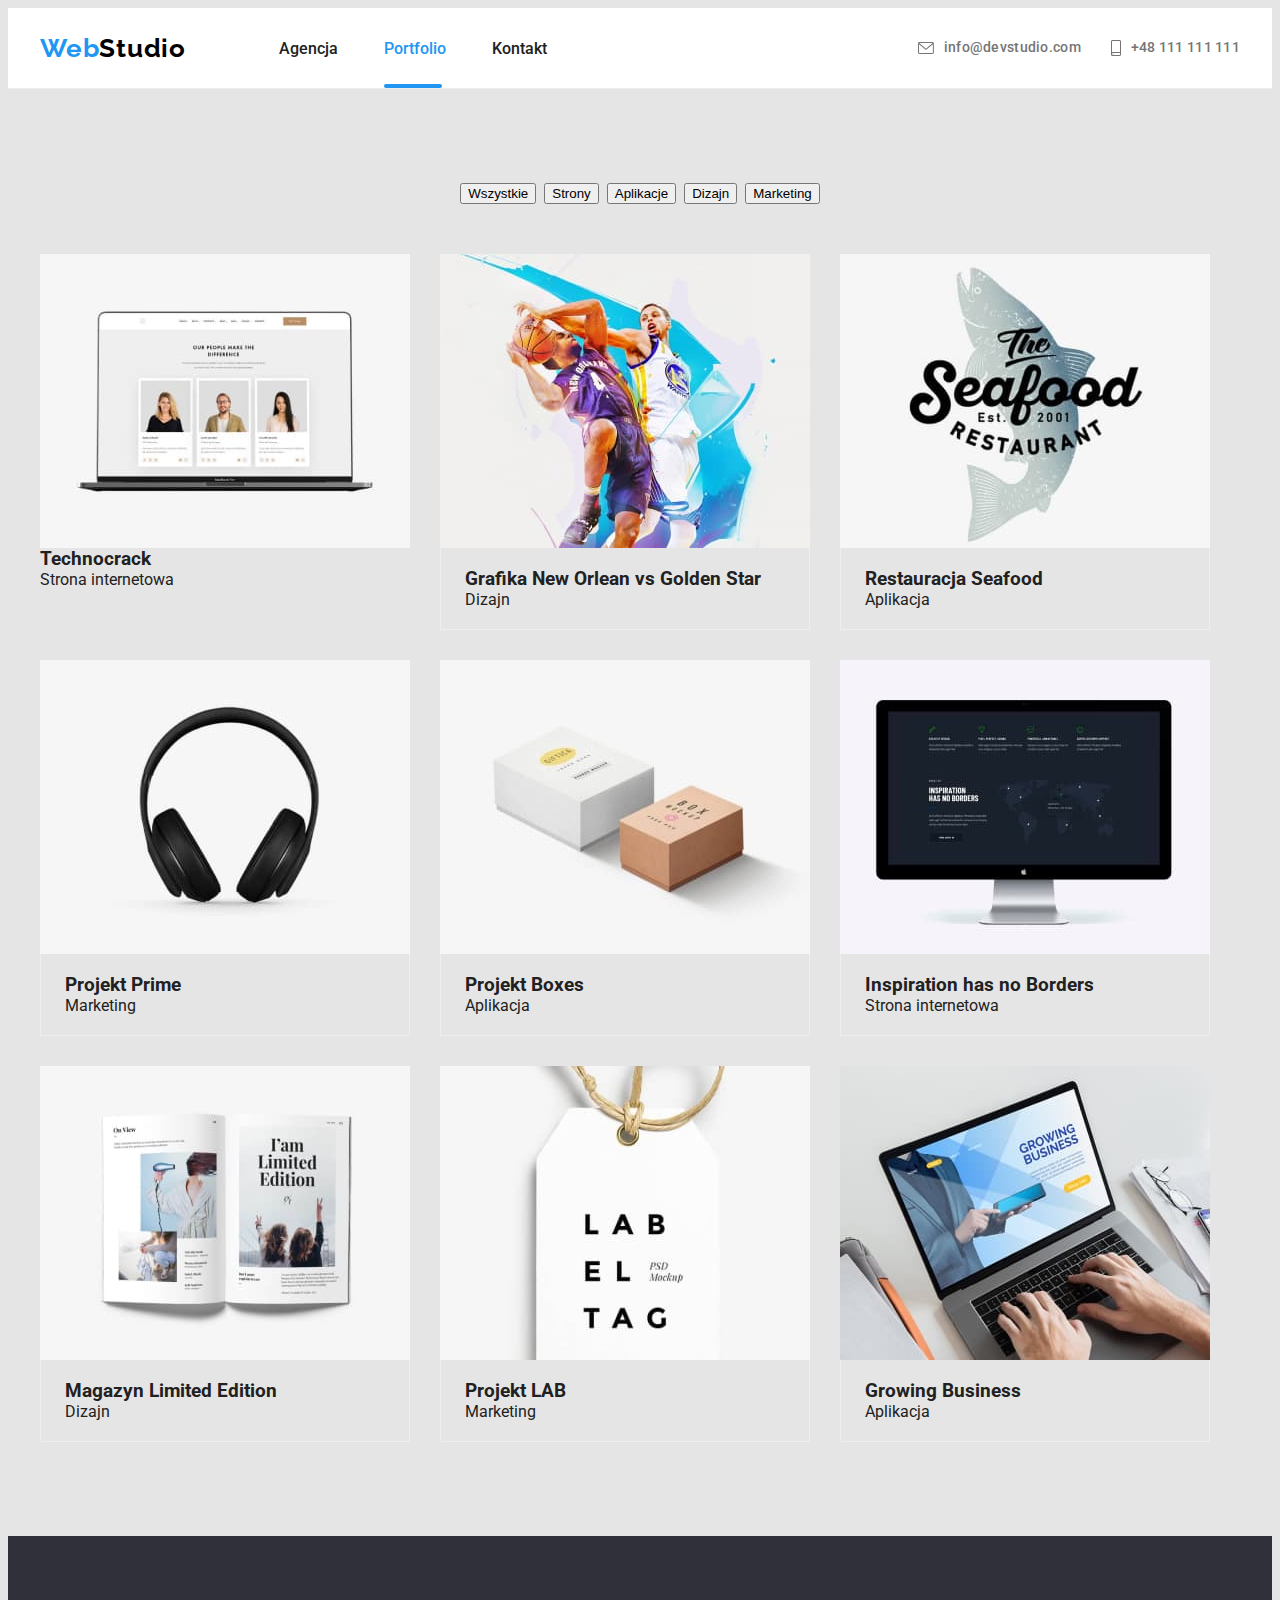
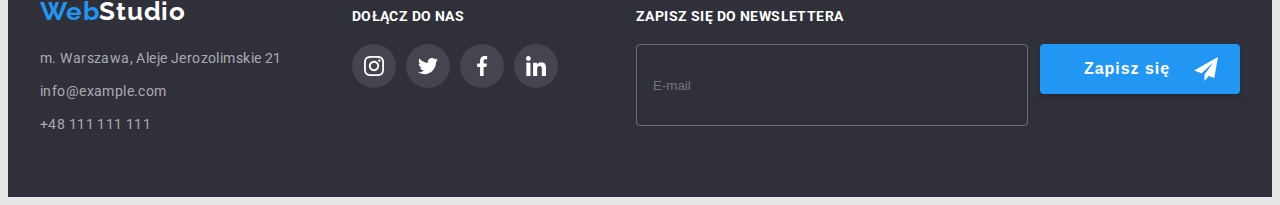
==== portfolio.html @ 0dc40475 "new" ====
<!DOCTYPE html>
<html lang="pl">
  <head>
    <meta charset="UTF-8" />
    <meta http-equiv="X-UA-Compatible" content="IE=edge" />
    <meta name="viewport" content="width=device-width, initial-scale=1.0" />
    <title>WebStudio</title>
    <link rel="preconnect" href="https://fonts.googleapis.com" />
    <link rel="preconnect" href="https://fonts.gstatic.com" crossorigin />
    <link
      href="https://fonts.googleapis.com/css2?family=Raleway:wght@700&family=Roboto:wght@400;500;700;900&display=swap"
      rel="stylesheet"
    />
    <link
      rel="stylesheet"
      href="https://cdnjs.cloudflare.com/ajax/libs/modern-normalize/1.1.0/modern-normalize.min.css"
      integrity="sha512-wpPYUAdjBVSE4KJnH1VR1HeZfpl1ub8YT/NKx4PuQ5NmX2tKuGu6U/JRp5y+Y8XG2tV+wKQpNHVUX03MfMFn9Q=="
      crossorigin="anonymous"
      referrerpolicy="no-referrer"
    />
    <link href="css/main.min.css" rel="stylesheet" />
    <link href="css/style.css" rel="stylesheet" />
  </head>
  <body>
    <!--HEADER-->
    <header class="header">
      <div class="container container--set">
        <a class="logo" href="./index.html">
          <span class="logo__color">Web</span
          ><span class="logo__color logo__color--black">Studio</span></a
        >

        <nav class="menu">
          <ul class="menu__list menu__list--start">
            <li>
              <a class="menu__link" href="./index.html">Agencja</a>
            </li>
            <li>
              <a class="menu__link menu__link--active" href="./portfolio.html"
                >Portfolio</a
              >
            </li>
            <li><a class="menu__link" href="#">Kontakt</a></li>
          </ul>
        </nav>

        <ul class="contact">
          <li class="contact__item">
            <a class="contact__link" href="mailto:info@devstudio.com">
              <svg class="contact__icon" width="16" height="12">
                <use href="./images/icons.svg#icon-envelope"></use>
              </svg>
              info@devstudio.com
            </a>
          </li>

          <li class="contact__item">
            <a class="contact__link" href="tel:+48 111 111 111">
              <svg class="contact__icon" width="10" height="16">
                <use href="./images/icons.svg#icon-smartphone"></use>
              </svg>
              +48 111 111 111</a
            >
          </li>
        </ul>
      </div>
    </header>

    <main>
      <section class="section">
        <div class="container">
          <ul class="submenu__buttons">
            <li>
              <button class="submenu__btn" type="button">Wszystkie</button>
            </li>
            <li>
              <button class="submenu__btn" type="button">Strony</button>
            </li>
            <li>
              <button class="submenu__btn" type="button">Aplikacje</button>
            </li>
            <li>
              <button class="submenu__btn" type="button">Dizajn</button>
            </li>
            <li>
              <button class="submenu__btn" type="button">Marketing</button>
            </li>
          </ul>
        </div>

        <!--OFFER-->

        <div class="container">
          <ul class="photo">
            <li class="photo__project">
              <div class="photo__section">
                <img
                  class="photo-img"
                  src="./images/img7.jpg"
                  width="370"
                  height="294"
                  alt="Technocrack - foto"
                />
                <div class="overlay">
                  <p>
                    Technocrack jest popularną platformą wykorzystywaną do
                    rozpowszechniania koronawirusa. Firmy wykorzystują tę
                    platformę do celów szpiegowskich i ataków na
                    niezabezpieczone serwery konkurencji
                  </p>
                </div>
              </div>
              <div class="photo-border">
                <h3 class="photo__header">Technocrack</h3>
                <p class="photo__text">Strona internetowa</p>
              </div>
            </li>
            <li class="photo__project">
              <div class="photo__section">
                <img
                  class="photo__img"
                  src="./images/img8.jpg"
                  width="370"
                  height="294"
                  alt="Grafika New Orlean vs Golden Star - foto"
                />
                <div class="overlay">
                  <p>
                    Technocrack jest popularną platformą wykorzystywaną do
                    rozpowszechniania koronawirusa. Firmy wykorzystują tę
                    platformę do celów szpiegowskich i ataków na
                    niezabezpieczone serwery konkurencji
                  </p>
                </div>
              </div>
              <div class="photo__border">
                <h3 class="photo__header">Grafika New Orlean vs Golden Star</h3>
                <p class="photo__text">Dizajn</p>
              </div>
            </li>
            <li class="photo__project">
              <div class="photo__section">
                <img
                  class="photo-img"
                  src="./images/img9.jpg"
                  width="370"
                  height="294"
                  alt="Restauracja Seafood - foto"
                />
                <div class="overlay">
                  <p>
                    Technocrack jest popularną platformą wykorzystywaną do
                    rozpowszechniania koronawirusa. Firmy wykorzystują tę
                    platformę do celów szpiegowskich i ataków na
                    niezabezpieczone serwery konkurencji
                  </p>
                </div>
              </div>
              <div class="photo__border">
                <h3 class="photo__header">Restauracja Seafood</h3>
                <p class="photo__text">Aplikacja</p>
              </div>
            </li>

            <li class="photo__project">
              <div class="photo__section">
                <img
                  class="photo__img"
                  src="./images/img10.jpg"
                  width="370"
                  height="294"
                  alt="Projekt Prime-foto"
                />
                <div class="overlay">
                  <p>
                    Technocrack jest popularną platformą wykorzystywaną do
                    rozpowszechniania koronawirusa. Firmy wykorzystują tę
                    platformę do celów szpiegowskich i ataków na
                    niezabezpieczone serwery konkurencji
                  </p>
                </div>
              </div>
              <div class="photo__border">
                <h3 class="photo__header">Projekt Prime</h3>
                <p class="photo__text">Marketing</p>
              </div>
            </li>

            <li class="photo__project">
              <div class="photo__section">
                <img
                  class="photo__img"
                  src="./images/img11.jpg"
                  width="370"
                  height="294"
                  alt="Projekt Boxes - foto"
                />
                <div class="overlay">
                  <p>
                    Technocrack jest popularną platformą wykorzystywaną do
                    rozpowszechniania koronawirusa. Firmy wykorzystują tę
                    platformę do celów szpiegowskich i ataków na
                    niezabezpieczone serwery konkurencji
                  </p>
                </div>
              </div>
              <div class="photo__border">
                <h3 class="photo__header">Projekt Boxes</h3>
                <p class="photo__text">Aplikacja</p>
              </div>
            </li>

            <li class="photo__project">
              <div class="photo__section">
                <img
                  class="photo___img"
                  src="./images/img12.jpg"
                  width="370"
                  height="294"
                  alt="Inspiration has no Borders - foto"
                />
                <div class="overlay">
                  <p>
                    Technocrack jest popularną platformą wykorzystywaną do
                    rozpowszechniania koronawirusa. Firmy wykorzystują tę
                    platformę do celów szpiegowskich i ataków na
                    niezabezpieczone serwery konkurencji
                  </p>
                </div>
              </div>
              <div class="photo__border">
                <h3 class="photo__header">Inspiration has no Borders</h3>
                <p class="photo__text">Strona internetowa</p>
              </div>
            </li>

            <li class="photo__project">
              <div class="photo__section">
                <img
                  class="photo__img"
                  src="./images/img13.jpg"
                  width="370"
                  height="294"
                  alt="Magazyn Limited Edition - foto"
                />
                <div class="overlay">
                  <p>
                    Technocrack jest popularną platformą wykorzystywaną do
                    rozpowszechniania koronawirusa. Firmy wykorzystują tę
                    platformę do celów szpiegowskich i ataków na
                    niezabezpieczone serwery konkurencji
                  </p>
                </div>
              </div>
              <div class="photo__border">
                <h3 class="photo__header">Magazyn Limited Edition</h3>
                <p class="photo__text">Dizajn</p>
              </div>
            </li>

            <li class="photo__project">
              <div class="photo__section">
                <img
                  class="photo__img"
                  src="./images/img14.jpg"
                  width="370"
                  height="294"
                  alt="Projekt LAB - foto"
                />
                <div class="overlay">
                  <p>
                    Technocrack jest popularną platformą wykorzystywaną do
                    rozpowszechniania koronawirusa. Firmy wykorzystują tę
                    platformę do celów szpiegowskich i ataków na
                    niezabezpieczone serwery konkurencji
                  </p>
                </div>
              </div>
              <div class="photo__border">
                <h3 class="photo__header">Projekt LAB</h3>
                <p class="photo__text">Marketing</p>
              </div>
            </li>

            <li class="photo__project">
              <div class="photo__section">
                <img
                  class="photo__img"
                  src="./images/img15.jpg"
                  width="370"
                  height="294"
                  alt="Growing Business-foto"
                />
                <div class="overlay">
                  <p>
                    Technocrack jest popularną platformą wykorzystywaną do
                    rozpowszechniania koronawirusa. Firmy wykorzystują tę
                    platformę do celów szpiegowskich i ataków na
                    niezabezpieczone serwery konkurencji
                  </p>
                </div>
              </div>
              <div class="photo__border">
                <h3 class="photo__header">Growing Business</h3>
                <p class="photo__text">Aplikacja</p>
              </div>
            </li>
          </ul>
        </div>
      </section>
    </main>
    <!--FOOTER-->
    <footer class="footer">
      <div class="container footer__container">
        <div class="footer__box">
          <p>
            <a class="logo" href="./index.html">
              <span class="logo__first">Web</span
              ><span class="logo__second logo__second--white">Studio</span></a
            >
          </p>
          <!--ADDRESS-->
          <address class="address__item">
            <ul class="address__list">
              <li>
                <a
                  class="address__link"
                  href="https://goo.gl/maps/rMT2Ymf6yajYnDqk7"
                  rel="noopener noreferrer nofollow"
                >
                  m. Warszawa, Aleje Jerozolimskie 21</a
                >
              </li>
              <li>
                <a class="address__link" href="mailto:info@example.com"
                  >info@example.com</a
                >
              </li>
              <li>
                <a class="address__link" href="tel:+48111111111"
                  >+48 111 111 111</a
                >
              </li>
            </ul>
          </address>
        </div>

        <div class="join">
          <h3 class="join__title">dołącz do nas</h3>
          <ul class="join__list">
            <li class="join__item">
              <a href="#">
                <svg width="20" height="20" class="join__icon">
                  <use href="./images/icons.svg#icon-instagram"></use>
                </svg>
              </a>
            </li>
            <li class="join__item">
              <a href="#">
                <svg width="20" height="20" class="join__icon">
                  <use href="./images/icons.svg#icon-twitter"></use>
                </svg>
              </a>
            </li>
            <li class="join__item">
              <a href="#">
                <svg width="20" height="20" class="join__icon">
                  <use href="./images/icons.svg#icon-facebook"></use>
                </svg>
              </a>
            </li>
            <li class="join__item">
              <a href="#">
                <svg width="20" height="20" class="join__icon">
                  <use href="./images/icons.svg#icon-linkedin"></use>
                </svg>
              </a>
            </li>
          </ul>
        </div>

        <!--newsletter-->

        <div class="newsletter">
          <h3 class="newsletter__text">Zapisz się do newslettera</h3>
          <div class="newsletter__top">
            <form>
              <label>
                <input
                  class="newsletter__click"
                  type="email"
                  name="E-mail"
                  placeholder="E-mail "
                />
              </label>

              <button class="newsletter__btn" type="submit">
                Zapisz się
                <svg
                  class="newsletter__icon newsletter__icon--end"
                  width="24"
                  height="24"
                >
                  <use href="./images/icon.svg#icon-send"></use>
                </svg>
              </button>
            </form>
          </div>
        </div>
      </div>
    </footer>

    <div class="backdrop is-hidden" data-modal>
      <div class="modal">
        <button type="button" class="close-btn" data-modal-close>X</button>
      </div>
    </div>

    <script src="./js/modal.js"></script>
  </body>
</html>
---- css/main.min.css ----
.advantage {
  letter-spacing: 0.03em;
  font-size: 14px;
  width: 100%;
  background-color: #fff;
  padding-bottom: 0;
}
.advantage__list {
  display: -webkit-box;
  display: -ms-flexbox;
  display: flex;
  -webkit-box-pack: justify;
  -ms-flex-pack: justify;
  justify-content: space-between;
  gap: 30px;
}
.advantage__item {
  display: -webkit-box;
  display: -ms-flexbox;
  display: flex;
  padding-left: 15px;
  padding-right: 15px;
  -webkit-column-gap: 30px;
  -moz-column-gap: 30px;
  column-gap: 30px;
  margin-top: 30px;
  -webkit-box-pack: justify;
  -ms-flex-pack: justify;
  justify-content: space-between;
}
.advantage__icons {
  background-color: #f5f4fa;
  padding: 25px 100px;
  border-radius: 4px;
}
.advantage__title {
  text-transform: uppercase;
  margin-bottom: 10px;
  line-height: 1;
  letter-spacing: 0.03em;
  margin-top: 30px;
  color: #212121;
}
.advantage__text {
  color: #757575;
  font-size: 14px;
  letter-spacing: 0.03em;
  text-align: left;
  line-height: 1.71;
  margin-top: 10px;
}
.customers {
  background-color: #fff;
}
.customers__top {
  color: #212121;
  background-color: #fff;
  font-size: 36px;
  line-height: 1.16;
  letter-spacing: 0.03em;
  text-align: center;
  margin-bottom: 50px;
}
.customers__list {
  display: -webkit-box;
  display: -ms-flexbox;
  display: flex;
  -webkit-box-pack: center;
  -ms-flex-pack: center;
  justify-content: center;
  -webkit-box-align: center;
  -ms-flex-align: center;
  align-items: center;
  -webkit-column-gap: 30px;
  -moz-column-gap: 30px;
  column-gap: 30px;
}
.customers__item {
  fill: #afb1b8;
  background-color: #fff;
  border: 1px solid #afb1b8;
  border-radius: 4px;
  padding: 17.71px 32px 14.25px 32px;
  -webkit-transition-property: fill;
  transition-property: fill;
  -webkit-transition-duration: 250ms;
  transition-duration: 250ms;
  -webkit-transition-timing-function: cubic-bezier(0.4, 0, 0.2, 1);
  transition-timing-function: cubic-bezier(0.4, 0, 0.2, 1);
}
.customers__item:hover,
.customers__item:focus {
  fill: #2196f3;
  border: 1px solid #2196f3;
  cursor: pointer;
}
.footer {
  background-color: #2f303a;
  text-decoration: none;
  padding-top: 60px;
  padding-bottom: 60px;
}
.footer__container {
  display: -webkit-box;
  display: -ms-flexbox;
  display: flex;
}
.footer__box {
  -webkit-box-orient: vertical;
  -webkit-box-direction: normal;
  -ms-flex-direction: column;
  flex-direction: column;
  display: -webkit-box;
  display: -ms-flexbox;
  display: flex;
  margin-right: 70px;
}
.logo {
  font-family: "Raleway";
  font-weight: 700;
  font-size: 26px;
  text-decoration: none;
  line-height: 1.19;
  letter-spacing: 0.03em;
}
.logo__first {
  color: #2196f3;
}
.logo__second {
  color: #fff;
}
.logo__second--white {
  color: #fff;
}
.address__item .address__link {
  color: rgba(255, 255, 255, 0.6);
  font-size: 14px;
  line-height: 1.71;
  letter-spacing: 0.03em;
  text-decoration: none;
  font-style: normal;
  gap: 9px;
  -webkit-transition-property: color;
  transition-property: color;
  -webkit-transition-duration: 250ms;
  transition-duration: 250ms;
  -webkit-transition-timing-function: cubic-bezier(0.4, 0, 0.2, 1);
  transition-timing-function: cubic-bezier(0.4, 0, 0.2, 1);
}
.address__item .address__link__item .address__item .address__link__link:hover,
.address__item .address__link__item .address__item .address__link__link:focus {
  color: #fff;
}
.address__list {
  margin-top: 20px;
  display: -webkit-box;
  display: -ms-flexbox;
  display: flex;
  -webkit-box-orient: vertical;
  -webkit-box-direction: normal;
  -ms-flex-direction: column;
  flex-direction: column;
  row-gap: 9px;
}
.join {
  display: -webkit-box;
  display: -ms-flexbox;
  display: flex;
  -webkit-box-orient: vertical;
  -webkit-box-direction: normal;
  -ms-flex-direction: column;
  flex-direction: column;
}
.join__title {
  color: #fff;
  font-size: 14px;
  line-height: 16px;
  letter-spacing: 0.03em;
  text-transform: uppercase;
  padding-bottom: 20px;
  padding-top: 12px;
}
.join__list {
  display: -webkit-box;
  display: -ms-flexbox;
  display: flex;
  -webkit-box-pack: center;
  -ms-flex-pack: center;
  justify-content: center;
  gap: 10px;
}
.join__icon {
  display: block;
  color: #fff;
}
.join__item {
  fill: #fff;
  background-color: rgba(255, 255, 255, 0.1);
  border-radius: 50%;
  padding: 12px;
  -webkit-transition-property: fill, background-color;
  transition-property: fill, background-color;
  -webkit-transition-duration: 250ms;
  transition-duration: 250ms;
  -webkit-transition-timing-function: cubic-bezier(0.4, 0, 0.2, 1);
  transition-timing-function: cubic-bezier(0.4, 0, 0.2, 1);
}
.join__item:hover,
.join__item:focus {
  cursor: pointer;
  fill: #fff;
  background-color: #2196f3;
  border-radius: 50%;
}
.newsletter {
  margin-left: auto;
}
.newsletter__text {
  display: -webkit-box;
  display: -ms-flexbox;
  display: flex;
  text-transform: uppercase;
  font-size: 14px;
  line-height: 16px;
  letter-spacing: 0.03em;
  color: #fff;
  padding-bottom: 20px;
  padding-top: 12px;
}
.newsletter__top {
  display: -webkit-box;
  display: -ms-flexbox;
  display: flex;
}
.newsletter__click {
  background-color: inherit;
  color: rgba(255, 255, 255, 0.6);
  border: 1px solid rgba(255, 255, 255, 0.3);
  border-radius: 4px;
  height: 50px;
  width: 358px;
  padding: 15px 16px;
}
.newsletter__btn {
  display: -webkit-box;
  display: -ms-flexbox;
  display: flex;
  -webkit-box-align: center;
  -ms-flex-align: center;
  align-items: center;
  -webkit-box-pack: center;
  -ms-flex-pack: center;
  justify-content: center;
  text-align: center;
  width: 200px;
  height: 50px;
  color: #fff;
  background: #2196f3;
  -webkit-box-shadow: 0px 4px 4px rgba(0, 0, 0, 0.15);
  box-shadow: 0px 4px 4px rgba(0, 0, 0, 0.15);
  border-radius: 4px;
  font-style: normal;
  font-weight: 700;
  font-size: 16px;
  line-height: 1.6;
  letter-spacing: 0.06em;
  border: none;
  cursor: pointer;
  margin-left: 12px;
  padding-left: 28px;
  -webkit-transition-property: -webkit-transform;
  transition-property: -webkit-transform;
  transition-property: transform;
  transition-property: transform, -webkit-transform;
  -webkit-transition-duration: 250ms;
  transition-duration: 250ms;
  -webkit-transition-timing-function: cubic-bezier(0.4, 0, 0.2, 1);
  transition-timing-function: cubic-bezier(0.4, 0, 0.2, 1);
}
.newsletter__btn svg {
  fill: currentColor;
  margin-left: 24px;
}
.newsletter__icon {
  fill: currentColor;
}
.newsletter__icon--end {
  margin-left: 24px;
}
.newsletter form {
  display: -webkit-box;
  display: -ms-flexbox;
  display: flex;
}
.header {
  background-color: #fff;
  border-bottom: 1px solid #ececec;
  width: 100%;
}
.header__border {
  border-bottom: 1px solid #ececec;
}
.logo {
  color: #000;
  font-family: "Raleway", sans-serif;
  font-weight: 700;
  font-size: 26px;
  line-height: 1.19;
  letter-spacing: 0.03em;
  text-decoration: none;
}
.logo__color {
  color: #2196f3;
}
.logo__color--black {
  color: #000;
}
.menu {
  display: -webkit-box;
  display: -ms-flexbox;
  display: flex;
  -webkit-box-align: center;
  -ms-flex-align: center;
  align-items: center;
  gap: 50px;
  -webkit-box-pack: justify;
  -ms-flex-pack: justify;
  justify-content: space-between;
}
.menu__list {
  list-style-type: none;
  display: -webkit-box;
  display: -ms-flexbox;
  display: flex;
  -webkit-column-gap: 46px;
  -moz-column-gap: 46px;
  column-gap: 46px;
  font-weight: 500;
  padding-left: 0;
  color: #212121;
  margin-left: 93px;
}
.menu__list--start {
  text-decoration: none;
  color: #212121;
}
.menu__link {
  text-decoration: none;
  color: #212121;
  -webkit-transition-property: color;
  transition-property: color;
  -webkit-transition-duration: 250ms;
  transition-duration: 250ms;
  -webkit-transition-timing-function: cubic-bezier(0.4, 0, 0.2, 1);
  transition-timing-function: cubic-bezier(0.4, 0, 0.2, 1);
}
.menu__link:hover,
.menu__link:focus {
  color: #2196f3;
}
.menu__link--active::after {
  background-color: #2196f3;
  content: "";
  display: block;
  position: absolute;
  bottom: 0;
  height: 4px;
  width: 58px;
  border-radius: 2px;
}
.menu__link--active {
  color: #2196f3;
}
.contact {
  color: #757575;
  display: -webkit-box;
  display: -ms-flexbox;
  display: flex;
  font-size: 14px;
  line-height: 1.14;
  font-weight: 500;
  letter-spacing: 0.02em;
  text-decoration: none;
  gap: 30px;
  margin-left: auto;
}
.contact__item {
  color: #757575;
  text-decoration: none;
}
.contact__item .contact__item:hover,
.contact__item .contact__item:focus {
  color: #2196f3;
}
.contact__link {
  color: #757575;
  font-size: 14px;
  line-height: 1.14;
  font-weight: 500;
  letter-spacing: 0.02em;
  text-decoration: none;
  display: -webkit-box;
  display: -ms-flexbox;
  display: flex;
  -webkit-column-gap: 10px;
  -moz-column-gap: 10px;
  column-gap: 10px;
  -webkit-box-align: center;
  -ms-flex-align: center;
  align-items: center;
  -webkit-transition-property: color;
  transition-property: color;
  -webkit-transition-duration: 250ms;
  transition-duration: 250ms;
  -webkit-transition-timing-function: cubic-bezier(0.4, 0, 0.2, 1);
  transition-timing-function: cubic-bezier(0.4, 0, 0.2, 1);
}
.contact__link:hover,
.contact__link:focus {
  color: #2196f3;
}
.contact__icon {
  fill: currentColor;
}
.slogan {
  background-color: #2f303a;
  background-image: url("../images/sloganimg.jpg"),
    -webkit-gradient(linear, left top, left bottom, from(rgba(47, 48, 58, 0.4)), to(rgba(47, 48, 58, 0.4)));
  background-image: url("../images/sloganimg.jpg"),
    linear-gradient(rgba(47, 48, 58, 0.4), rgba(47, 48, 58, 0.4));
  display: -webkit-box;
  display: -ms-flexbox;
  display: flex;
  background-size: 1600px auto;
  background-repeat: no-repeat;
  background-position: center;
  padding-top: 200px;
  padding-bottom: 200px;
}
.slogan__title {
  color: #fff;
  font-weight: 900;
  text-transform: uppercase;
  font-size: 44px;
  font-weight: 900;
  line-height: 1.4;
  letter-spacing: 0.06em;
  text-align: center;
  margin: 0 auto;
  width: 696px;
}
.slogan__btn {
  display: block;
  font-family: "Roboto";
  font-weight: 700;
  font-size: 16px;
  line-height: 1.9;
  -webkit-box-align: center;
  -ms-flex-align: center;
  align-items: center;
  text-align: center;
  letter-spacing: 0.06em;
  color: #fff;
  background-color: #2196f3;
  -webkit-box-shadow: 0px 4px 4px rgba(0, 0, 0, 0.1490196078);
  box-shadow: 0px 4px 4px rgba(0, 0, 0, 0.1490196078);
  border-radius: 4px;
  border: none;
  padding: 10px 40px;
  cursor: pointer;
  margin-left: auto;
  margin-right: auto;
  margin-top: 30px;
}
.backdrop {
  position: fixed;
  left: 0;
  top: 0;
  width: 100%;
  height: 100%;
  background-color: rgba(0, 0, 0, 0.2);
  -webkit-transition-property: opacity, visibility, -webkit-transform;
  transition-property: opacity, visibility, -webkit-transform;
  transition-property: opacity, transform, visibility;
  transition-property: opacity, transform, visibility, -webkit-transform;
  -webkit-transition-duration: 250ms;
  transition-duration: 250ms;
}
.is-hidden {
  -webkit-transform: rotate(100deg);
  transform: rotate(100deg);
  visibility: hidden;
  pointer-events: none;
  opacity: 0;
}
.modal {
  position: absolute;
  top: 50%;
  left: 50%;
  -webkit-transform: translate(-50%, -50%);
  transform: translate(-50%, -50%);
  width: 528px;
  height: 581px;
  background-color: #fff;
  border-radius: 4px;
  -webkit-box-shadow: 0px 1px 3px rgba(0, 0, 0, 0.12),
    0px 1px 1px rgba(0, 0, 0, 0.14), 0px 2px 1px rgba(0, 0, 0, 0.2);
  box-shadow: 0px 1px 3px rgba(0, 0, 0, 0.12), 0px 1px 1px rgba(0, 0, 0, 0.14),
    0px 2px 1px rgba(0, 0, 0, 0.2);
}
.modal .close__btn {
  position: absolute;
  top: 8px;
  right: 8px;
  width: 30px;
  height: 30px;
  border-radius: 50%;
  background-color: #fff;
  border: 1px solid rgba(0, 0, 0, 0.1);
  cursor: pointer;
  -webkit-transition-property: -webkit-transform;
  transition-property: -webkit-transform;
  transition-property: transform;
  transition-property: transform, -webkit-transform;
  -webkit-transition-duration: 250ms;
  transition-duration: 250ms;
  -webkit-transition-timing-function: cubic-bezier(0.4, 0, 0.2, 1);
  transition-timing-function: cubic-bezier(0.4, 0, 0.2, 1);
}
.modal .close__btn:hover {
  -webkit-transform: scale(1.1);
  transform: scale(1.1);
}
.modal .close__btn .close__btn:active {
  -webkit-transform: rotate(100deg);
  transform: rotate(100deg);
}
.modal .modal__form {
  display: block;
  padding: 40px;
}
.modal__header {
  font-size: 20px;
  line-height: 23px;
  text-align: center;
  letter-spacing: 0.03em;
  padding-top: 40px;
  margin-bottom: 12px;
  color: #212121;
}
.modal .form__label {
  display: block;
  position: relative;
  margin-bottom: 10px;
}
.modal__label input {
  width: 448px;
  height: 40px;
  border: 1px solid rgba(33, 33, 33, 0.2);
  border-radius: 4px;
  margin-top: 4px;
  padding-left: 42px;
  outline: none;
  -webkit-transition-property: border-color;
  transition-property: border-color;
  -webkit-transition-duration: 250ms;
  transition-duration: 250ms;
  -webkit-transition-timing-function: cubic-bezier(0.4, 0, 0.2, 1);
  transition-timing-function: cubic-bezier(0.4, 0, 0.2, 1);
}
.modal input:focus {
  border-color: #2196f3;
}
.modal input:focus svg {
  fill: #2196f3;
}
.modal svg {
  position: absolute;
  left: 15px;
  fill: #212121;
  -webkit-transition-property: fill;
  transition-property: fill;
  -webkit-transition-duration: 250ms;
  transition-duration: 250ms;
  -webkit-transition-timing-function: cubic-bezier(0.4, 0, 0.2, 1);
  transition-timing-function: cubic-bezier(0.4, 0, 0.2, 1);
}
.modal input:focus + .modal__text {
  fill: #2196f3;
}
.modal .modal__label {
  color: #757575;
  font-size: 12px;
  line-height: 1.17;
  letter-spacing: 0.01em;
  display: -webkit-box;
  display: -ms-flexbox;
  display: flex;
  -webkit-box-orient: vertical;
  -webkit-box-direction: normal;
  -ms-flex-direction: column;
  flex-direction: column;
  margin-bottom: 10px;
  font-weight: 400;
  font-size: 12px;
  line-height: 14px;
  letter-spacing: 0.01em;
  color: #757575;
}
.modal__text {
  fill: #212121;
  position: absolute;
  display: block;
  left: 15px;
  top: 55%;
}
.modal__icon input {
  border: 1px solid rgba(33, 33, 33, 0.2);
  border-radius: 4px;
  width: 448px;
  height: 40px;
  margin-top: 4px;
  padding-left: 42px;
  outline: none;
  -webkit-transition-property: border-color;
  transition-property: border-color;
  -webkit-transition-duration: 250ms;
  transition-duration: 250ms;
  -webkit-transition-timing-function: cubic-bezier(0.4, 0, 0.2, 1);
  transition-timing-function: cubic-bezier(0.4, 0, 0.2, 1);
}
.modal__text {
  resize: none;
  width: 448px;
  border: 1px solid rgba(33, 33, 33, 0.2);
  border-radius: 4px;
  font-size: 12px;
  line-height: 14px;
  letter-spacing: 0.01em;
  outline: none;
  -webkit-transition-property: border-color;
  transition-property: border-color;
  -webkit-transition-duration: 250ms;
  transition-duration: 250ms;
  -webkit-transition-timing-function: cubic-bezier(0.4, 0, 0.2, 1);
  transition-timing-function: cubic-bezier(0.4, 0, 0.2, 1);
  margin-top: 4px;
  padding: 12px 16px;
}
.modal__text:focus {
  border-color: #2196f3;
}
.modal::-webkit-input-placeholder {
  color: rgba(117, 117, 117, 0.5);
}
.modal::-moz-placeholder {
  color: rgba(117, 117, 117, 0.5);
}
.modal:-ms-input-placeholder {
  color: rgba(117, 117, 117, 0.5);
}
.modal::-ms-input-placeholder {
  color: rgba(117, 117, 117, 0.5);
}
.modal::placeholder {
  color: rgba(117, 117, 117, 0.5);
}
.modal textarea:focus {
  border-color: #2196f3;
}
.modal .modal__links {
  text-decoration: underline;
  color: #2196f3;
  -webkit-transition-property: font-weight, -webkit-transform;
  transition-property: font-weight, -webkit-transform;
  transition-property: transform, font-weight;
  transition-property: transform, font-weight, -webkit-transform;
  -webkit-transition-duration: 250ms;
  transition-duration: 250ms;
  -webkit-transition-timing-function: cubic-bezier(0.4, 0, 0.2, 1);
  transition-timing-function: cubic-bezier(0.4, 0, 0.2, 1);
}
.modal .modal__links:hover,
.modal .modal__links:focus {
  -webkit-transform: scale(1.03);
  transform: scale(1.03);
  font-weight: 400;
}
.modal .modal__checkbox {
  font-size: 14px;
  line-height: 24px;
  letter-spacing: 0.03em;
  color: #757575;
  margin-left: 7px;
  position: relative;
  display: inline-block;
  cursor: pointer;
}
.modal .checkbox__text {
  font-size: 14px;
  line-height: 1.46;
  letter-spacing: 0.03em;
  color: #757575;
  margin-bottom: 28px;
}
.modal .modal__check {
  position: absolute;
  top: 0;
  left: 0;
  width: 16px;
  height: 15px;
  visibility: hidden;
  border-radius: 2px;
  top: 0;
  margin-left: 15px;
}
.modal__box {
  position: absolute;
  border-radius: 2px;
  margin-left: 15px;
}
.modal__btn {
  color: #fff;
  background: #2196f3;
  -webkit-box-shadow: 0px 4px 4px rgba(0, 0, 0, 0.15);
  box-shadow: 0px 4px 4px rgba(0, 0, 0, 0.15);
  width: 200px;
  height: 50px;
  border-radius: 4px;
  border: none;
  cursor: pointer;
  display: block;
  margin-left: auto;
  margin-right: auto;
  margin-top: 30px;
  letter-spacing: 0.06em;
  -webkit-transition-property: -webkit-transform;
  transition-property: -webkit-transform;
  transition-property: transform;
  transition-property: transform, -webkit-transform;
  -webkit-transition-duration: 250ms;
  transition-duration: 250ms;
  -webkit-transition-timing-function: cubic-bezier(0.4, 0, 0.2, 1);
  transition-timing-function: cubic-bezier(0.4, 0, 0.2, 1);
}
.offer {
  background-color: #fff;
}
.offer__header {
  color: #212121;
  font-size: 36px;
  line-height: 1.16;
  text-align: center;
  letter-spacing: 0.03em;
  margin-bottom: 50px;
  background-color: #fff;
}
.offer__list {
  display: -webkit-box;
  display: -ms-flexbox;
  display: flex;
  -webkit-box-pack: justify;
  -ms-flex-pack: justify;
  justify-content: space-between;
  padding: 0 15px;
  margin-top: 50px;
}
.offer__item {
  display: block;
}
.offer__title {
  position: relative;
}
.offer__image {
  position: relative;
}
.offer__text {
  background-color: rgba(47, 48, 58, 0.8);
  color: #fff;
  position: absolute;
  text-align: center;
  left: 0;
  right: 0;
  bottom: 0;
  font-weight: 700;
  font-size: 14px;
  line-height: 16px;
  text-align: center;
  letter-spacing: 0.03em;
  text-transform: uppercase;
  padding: 27px 0;
}
.team {
  background-color: #f5f4fa;
  width: 100%;
}
.team__header {
  color: #212121;
  text-align: center;
  font-size: 36px;
  line-height: 1.16;
  letter-spacing: 0.03em;
  margin-bottom: 50px;
}
.team__list {
  display: -webkit-box;
  display: -ms-flexbox;
  display: flex;
  -webkit-box-pack: justify;
  -ms-flex-pack: justify;
  justify-content: space-between;
  width: 100%;
  margin-top: 50px;
}
.team__item {
  background-color: #fff;
  -webkit-box-shadow: 0px 2px 1px rgba(0, 0, 0, 0.2),
    0px 1px 1px rgba(0, 0, 0, 0.1411764706),
    0px 1px 3px rgba(0, 0, 0, 0.1215686275);
  box-shadow: 0px 2px 1px rgba(0, 0, 0, 0.2),
    0px 1px 1px rgba(0, 0, 0, 0.1411764706),
    0px 1px 3px rgba(0, 0, 0, 0.1215686275);
  border-radius: 0px 0px 4px 4px;
}
.team__img {
  display: block;
}
.team__top {
  color: #212121;
  font-size: 16px;
  font-weight: 500;
  line-height: 1.2;
  text-align: center;
  letter-spacing: 0.03em;
  margin: 30px auto 10px;
}
.team__text {
  color: #757575;
  font-size: 16px;
  line-height: 1.2;
  text-align: center;
  letter-spacing: 0.03em;
  margin: 10px auto 16px;
}
.team__social {
  display: -webkit-box;
  display: -ms-flexbox;
  display: flex;
  -webkit-box-pack: center;
  -ms-flex-pack: center;
  justify-content: center;
  -webkit-box-align: center;
  -ms-flex-align: center;
  align-items: center;
  -webkit-column-gap: 10px;
  -moz-column-gap: 10px;
  column-gap: 10px;
  padding-bottom: 30px;
}
.team__link {
  display: block;
  fill: #afb1b8;
  background-color: #fff;
  -webkit-transition-property: fill, background-color, border-radius;
  transition-property: fill, background-color, border-radius;
  -webkit-transition-duration: 250ms;
  transition-duration: 250ms;
  -webkit-transition-timing-function: cubic-bezier(0.4, 0, 0.2, 1);
  transition-timing-function: cubic-bezier(0.4, 0, 0.2, 1);
  padding: 12px;
  border-radius: 50%;
}
.team__link:hover,
.team__link:focus {
  fill: #fff;
  background-color: #2196f3;
}
.team__icon {
  display: block;
}
.container {
  max-width: 1200px;
  padding: 0 15px;
  margin: 0 auto;
}
.container--set {
  display: -webkit-box;
  display: -ms-flexbox;
  display: flex;
  -webkit-box-align: center;
  -ms-flex-align: center;
  align-items: center;
  height: 80px;
  position: relative;
}
h1,
h2,
h3,
h4,
h5,
h6,
p,
a {
  margin: 0;
}
body {
  font-family: "Roboto", sans-serif;
  color: #212121;
  background-color: #e5e5e5;
}
a {
  text-decoration: none;
}
ul {
  list-style: none;
  margin: 0;
  padding: 0;
}
.section {
  padding-top: 94px;
  padding-bottom: 94px;
}
.submenu__buttons {
  display: -webkit-box;
  display: -ms-flexbox;
  display: flex;
  -webkit-box-pack: center;
  -ms-flex-pack: center;
  justify-content: center;
  -webkit-column-gap: 8px;
  -moz-column-gap: 8px;
  column-gap: 8px;
  padding-left: 0;
  margin-bottom: 50px;
  -webkit-transition-property: fill;
  transition-property: fill;
  -webkit-transition-duration: 250ms;
  transition-duration: 250ms;
  -webkit-transition-timing-function: cubic-bezier(0.4, 0, 0.2, 1);
  transition-timing-function: cubic-bezier(0.4, 0, 0.2, 1);
}
.submenu__buttons__btn {
  background-color: #f5f4fa;
  color: var(--text-primary-color);
  border: 0;
  border-radius: 4px;
  font-weight: 500;
  font-size: 16px;
  line-height: 1.62;
  text-align: center;
  cursor: pointer;
  letter-spacing: 0.06em;
  padding: 6px 22px;
  -webkit-transition-property: color, background-color, -webkit-box-shadow;
  transition-property: color, background-color, -webkit-box-shadow;
  transition-property: color, background-color, box-shadow;
  transition-property: color, background-color, box-shadow, -webkit-box-shadow;
  -webkit-transition-duration: 250ms;
  transition-duration: 250ms;
  -webkit-transition-timing-function: cubic-bezier(0.4, 0, 0.2, 1);
  transition-timing-function: cubic-bezier(0.4, 0, 0.2, 1);
}
.submenu__buttons__btn:hover,
.submenu__buttons__btn:focus {
  background-color: #2196f3;
  color: #fff;
  -webkit-box-shadow: 0px 4px 4px rgba(0, 0, 0, 0.1490196078);
  box-shadow: 0px 4px 4px rgba(0, 0, 0, 0.1490196078);
}
.photo {
  display: -webkit-box;
  display: -ms-flexbox;
  display: flex;
  -ms-flex-wrap: wrap;
  flex-wrap: wrap;
  padding-left: 0;
  gap: 30px;
}
.photo:hover,
.photo:focus {
  -webkit-box-shadow: 0px 1px 1px rgba(0, 0, 0, 0.12),
    0px 4px 4px rgba(0, 0, 0, 0.06), 1px 4px 6px rgba(0, 0, 0, 0.16);
  box-shadow: 0px 1px 1px rgba(0, 0, 0, 0.12), 0px 4px 4px rgba(0, 0, 0, 0.06),
    1px 4px 6px rgba(0, 0, 0, 0.16);
  cursor: pointer;
  -webkit-transform: translateY(0);
  transform: translateY(0);
}
.photo__section {
  position: relative;
  margin-left: auto;
  margin-right: auto;
  overflow: hidden;
  width: 370px;
  height: 294px;
}
.photo__img {
  display: block;
}
.overlay {
  background-color: rgba(33, 150, 243, 0.8980392157);
  position: absolute;
  left: 0;
  top: 294px;
  padding: 49px 45px 49px 24px;
  width: 100%;
  height: 100%;
  font-weight: 400;
  font-size: 18px;
  line-height: 28px;
  letter-spacing: 0.03em;
  color: #fff;
  -webkit-transform: translateY(0);
  transform: translateY(0);
  -webkit-transition-property: -webkit-transform;
  transition-property: -webkit-transform;
  transition-property: transform;
  transition-property: transform, -webkit-transform;
  -webkit-transition-duration: 250ms;
  transition-duration: 250ms;
  -webkit-transition-timing-function: cubic-bezier(0.4, 0, 0.2, 1);
  transition-timing-function: cubic-bezier(0.4, 0, 0.2, 1);
}
.overlay p {
  color: #fff;
  font-weight: 400;
  font-size: 18px;
  letter-spacing: 0.03em;
  line-height: 1.6;
  padding: 49px 45px 49px 24px;
}
.photo__section :hover .overlay {
  -webkit-transform: translateX(0);
  transform: translateX(0);
}
.photo__border {
  border: solid 1px;
  border-color: #eee;
  border-top: 0;
  padding: 20px 24px;
}
.photo__border__header {
  color: #212121;
  font-size: 18px;
  line-height: 2;
  letter-spacing: 0.06em;
  border-left: 1px solid #eee;
  border-right: 1px solid #eee;
  padding: 20px 24px 4px;
}
.photo__border__text {
  color: #757575;
  font-size: 16px;
  line-height: 1.87;
  letter-spacing: 0.06em;
  border-left: 1px solid #eee;
  border-right: 1px solid #eee;
  border-bottom: 1px solid #eee;
} /*# sourceMappingURL=main.min.css.map */
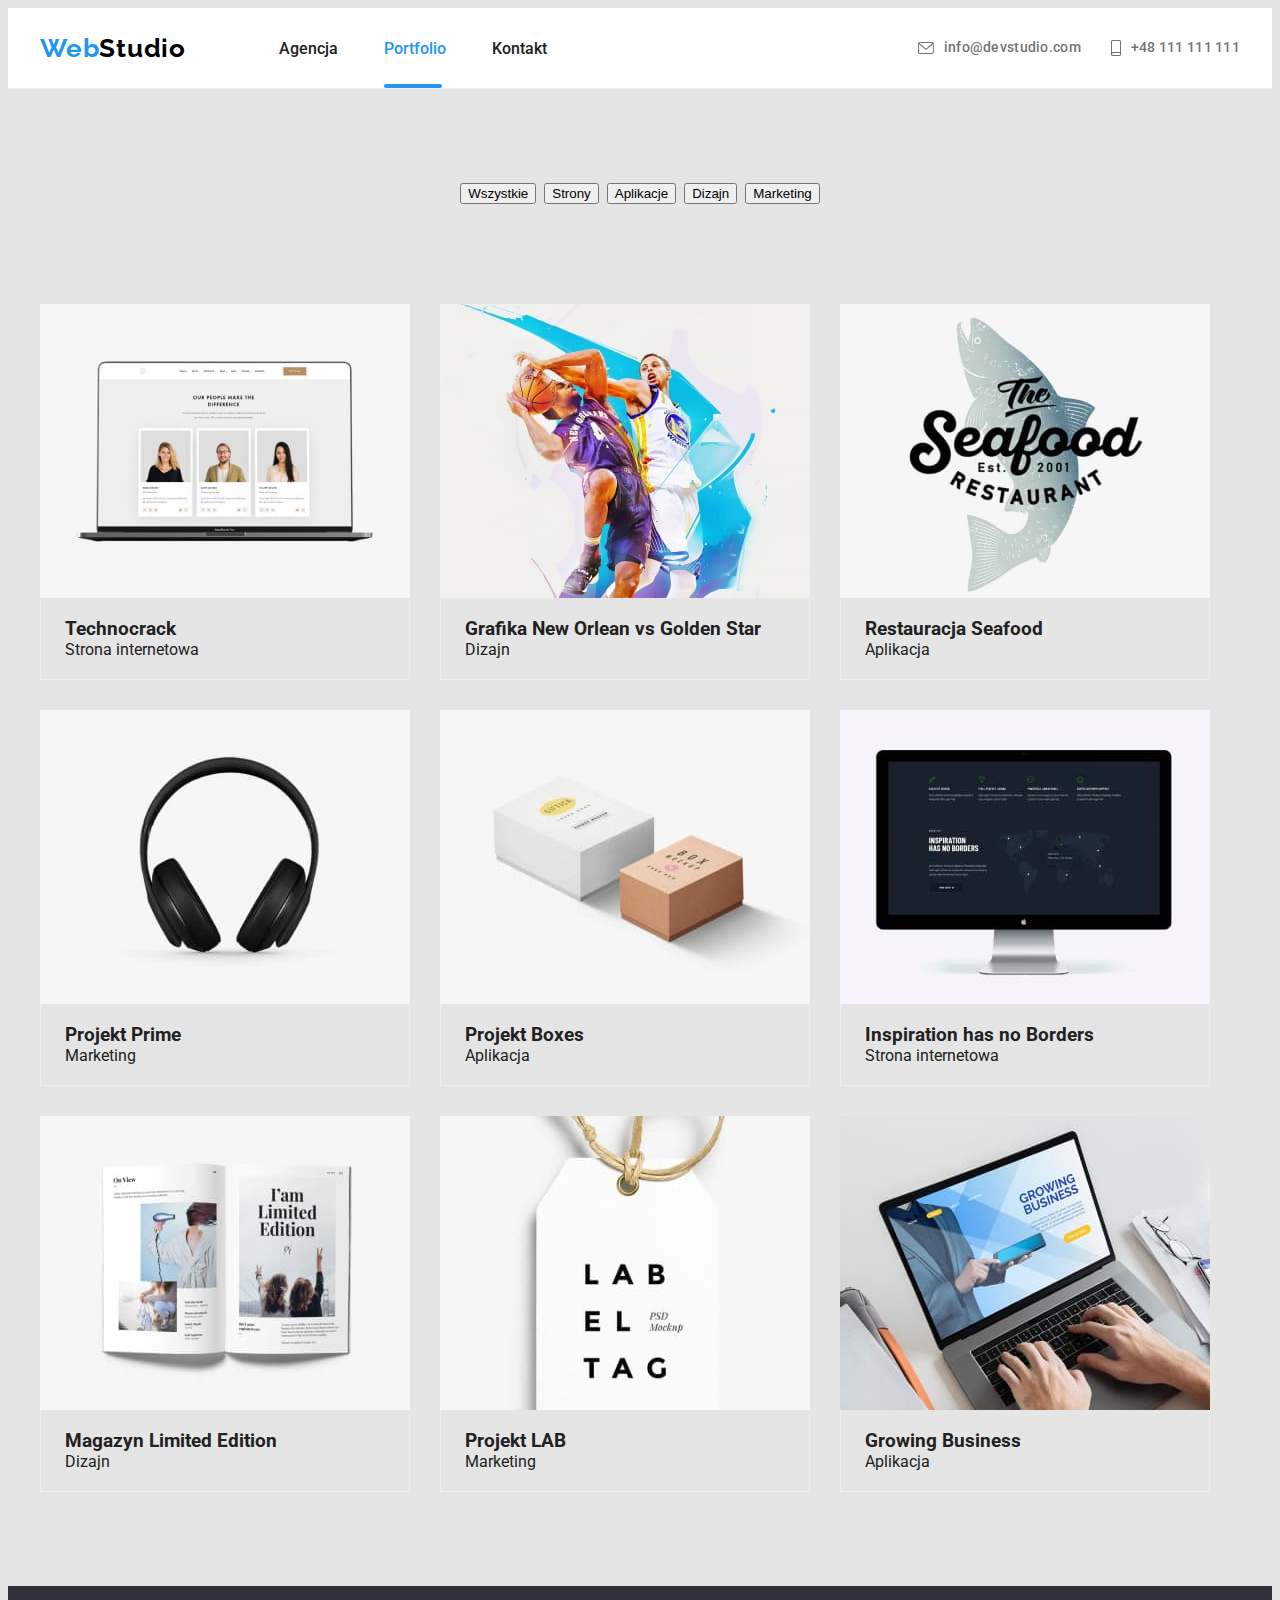
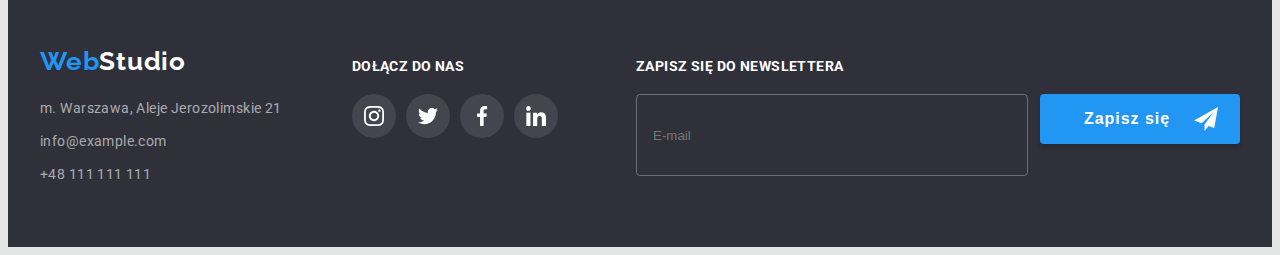
==== commit 3eeef75e: "new" ====
--- a/portfolio.html
+++ b/portfolio.html
@@ -68,7 +68,7 @@
 
     <main>
       <section class="section">
-        <div class="container">
+        <div class="submenu__containers">
           <ul class="submenu__buttons">
             <li>
               <button class="submenu__btn" type="button">Wszystkie</button>
@@ -95,7 +95,7 @@
             <li class="photo__project">
               <div class="photo__section">
                 <img
-                  class="photo-img"
+                  class="photo__img"
                   src="./images/img7.jpg"
                   width="370"
                   height="294"
@@ -110,7 +110,7 @@
                   </p>
                 </div>
               </div>
-              <div class="photo-border">
+              <div class="photo__border">
                 <h3 class="photo__header">Technocrack</h3>
                 <p class="photo__text">Strona internetowa</p>
               </div>
--- a/css/main.min.css
+++ b/css/main.min.css
@@ -920,6 +920,11 @@
   padding-top: 94px;
   padding-bottom: 94px;
 }
+.submenu__containers {
+  padding-left: 15px;
+  padding-right: 15px;
+  padding-bottom: 50px;
+}
 .submenu__buttons {
   display: -webkit-box;
   display: -ms-flexbox;
@@ -994,11 +999,12 @@
   width: 370px;
   height: 294px;
 }
-.photo__img {
-  display: block;
-}
-.overlay {
+.photo__section__img {
+  display: block;
+}
+.photo__section .overlay {
   background-color: rgba(33, 150, 243, 0.8980392157);
+  color: #fff;
   position: absolute;
   left: 0;
   top: 294px;
@@ -1009,7 +1015,6 @@
   font-size: 18px;
   line-height: 28px;
   letter-spacing: 0.03em;
-  color: #fff;
   -webkit-transform: translateY(0);
   transform: translateY(0);
   -webkit-transition-property: -webkit-transform;
@@ -1021,7 +1026,7 @@
   -webkit-transition-timing-function: cubic-bezier(0.4, 0, 0.2, 1);
   transition-timing-function: cubic-bezier(0.4, 0, 0.2, 1);
 }
-.overlay p {
+.photo__section .overlay p {
   color: #fff;
   font-weight: 400;
   font-size: 18px;
@@ -1029,7 +1034,7 @@
   line-height: 1.6;
   padding: 49px 45px 49px 24px;
 }
-.photo__section :hover .overlay {
+.photo__section .photo__section:hover .overlay {
   -webkit-transform: translateX(0);
   transform: translateX(0);
 }
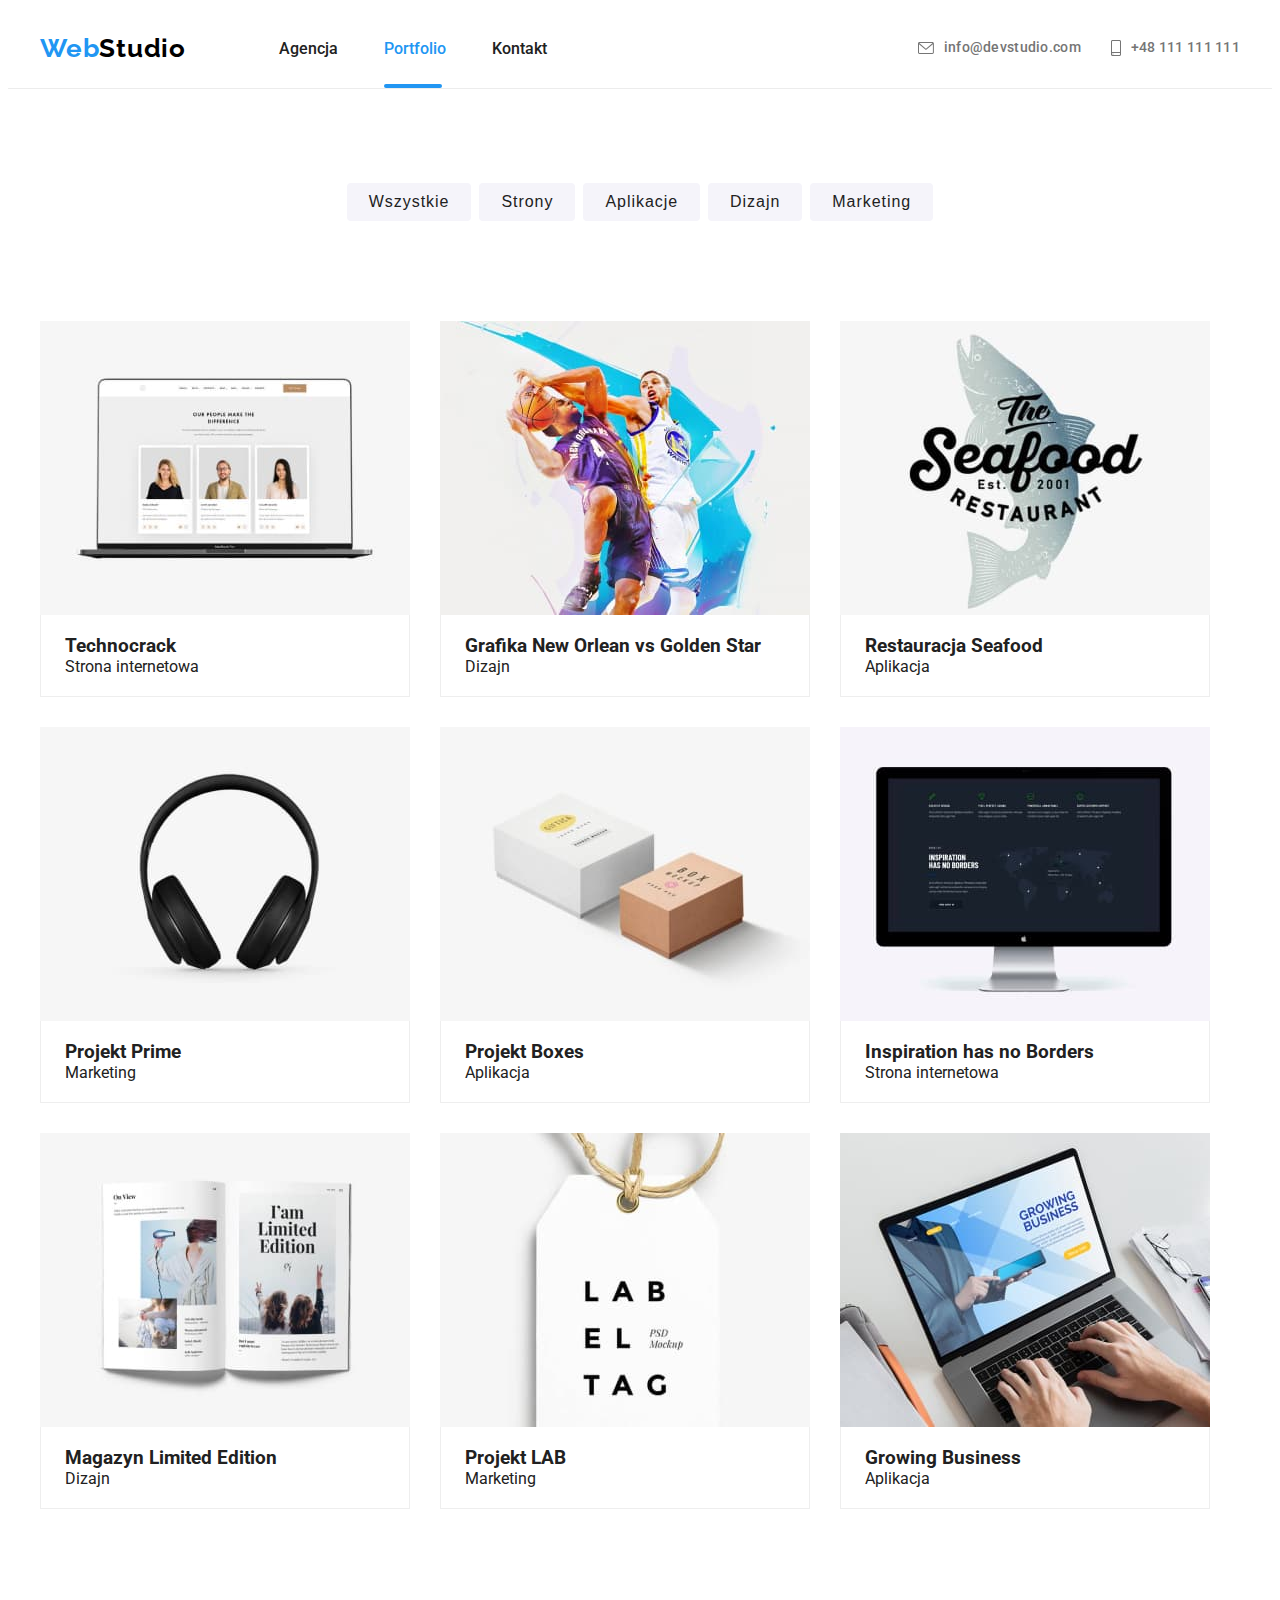
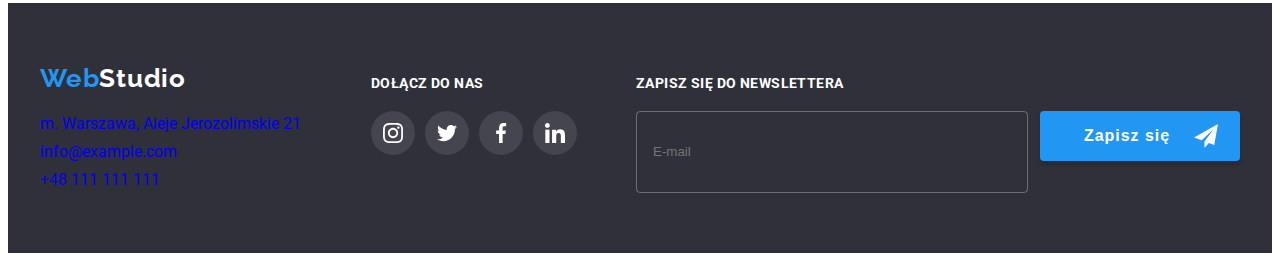
==== commit ddba6c5d: "new" ====
--- a/portfolio.html
+++ b/portfolio.html
@@ -19,7 +19,6 @@
       referrerpolicy="no-referrer"
     />
     <link href="css/main.min.css" rel="stylesheet" />
-    <link href="css/style.css" rel="stylesheet" />
   </head>
   <body>
     <!--HEADER-->
@@ -68,7 +67,7 @@
 
     <main>
       <section class="section">
-        <div class="submenu__containers">
+        <div class="submenu">
           <ul class="submenu__buttons">
             <li>
               <button class="submenu__btn" type="button">Wszystkie</button>
@@ -320,29 +319,27 @@
             >
           </p>
           <!--ADDRESS-->
-          <address class="address__item">
-            <ul class="address__list">
-              <li>
-                <a
-                  class="address__link"
-                  href="https://goo.gl/maps/rMT2Ymf6yajYnDqk7"
-                  rel="noopener noreferrer nofollow"
-                >
-                  m. Warszawa, Aleje Jerozolimskie 21</a
-                >
-              </li>
-              <li>
-                <a class="address__link" href="mailto:info@example.com"
-                  >info@example.com</a
-                >
-              </li>
-              <li>
-                <a class="address__link" href="tel:+48111111111"
-                  >+48 111 111 111</a
-                >
-              </li>
-            </ul>
-          </address>
+          <ul class="address__list">
+            <li>
+              <a
+                class="address__link"
+                href="https://goo.gl/maps/rMT2Ymf6yajYnDqk7"
+                rel="noopener noreferrer nofollow"
+                >m. Warszawa, Aleje Jerozolimskie 21</a
+              >
+            </li>
+            <li>
+              <a class="address__item" href="mailto:info@example.com"
+                >info@example.com</a
+              >
+            </li>
+
+            <li>
+              <a class="address__item" href="tel:+48111111111"
+                >+48 111 111 111</a
+              >
+            </li>
+          </ul>
         </div>
 
         <div class="join">
--- a/css/main.min.css
+++ b/css/main.min.css
@@ -1,1064 +1 @@
-.advantage {
-  letter-spacing: 0.03em;
-  font-size: 14px;
-  width: 100%;
-  background-color: #fff;
-  padding-bottom: 0;
-}
-.advantage__list {
-  display: -webkit-box;
-  display: -ms-flexbox;
-  display: flex;
-  -webkit-box-pack: justify;
-  -ms-flex-pack: justify;
-  justify-content: space-between;
-  gap: 30px;
-}
-.advantage__item {
-  display: -webkit-box;
-  display: -ms-flexbox;
-  display: flex;
-  padding-left: 15px;
-  padding-right: 15px;
-  -webkit-column-gap: 30px;
-  -moz-column-gap: 30px;
-  column-gap: 30px;
-  margin-top: 30px;
-  -webkit-box-pack: justify;
-  -ms-flex-pack: justify;
-  justify-content: space-between;
-}
-.advantage__icons {
-  background-color: #f5f4fa;
-  padding: 25px 100px;
-  border-radius: 4px;
-}
-.advantage__title {
-  text-transform: uppercase;
-  margin-bottom: 10px;
-  line-height: 1;
-  letter-spacing: 0.03em;
-  margin-top: 30px;
-  color: #212121;
-}
-.advantage__text {
-  color: #757575;
-  font-size: 14px;
-  letter-spacing: 0.03em;
-  text-align: left;
-  line-height: 1.71;
-  margin-top: 10px;
-}
-.customers {
-  background-color: #fff;
-}
-.customers__top {
-  color: #212121;
-  background-color: #fff;
-  font-size: 36px;
-  line-height: 1.16;
-  letter-spacing: 0.03em;
-  text-align: center;
-  margin-bottom: 50px;
-}
-.customers__list {
-  display: -webkit-box;
-  display: -ms-flexbox;
-  display: flex;
-  -webkit-box-pack: center;
-  -ms-flex-pack: center;
-  justify-content: center;
-  -webkit-box-align: center;
-  -ms-flex-align: center;
-  align-items: center;
-  -webkit-column-gap: 30px;
-  -moz-column-gap: 30px;
-  column-gap: 30px;
-}
-.customers__item {
-  fill: #afb1b8;
-  background-color: #fff;
-  border: 1px solid #afb1b8;
-  border-radius: 4px;
-  padding: 17.71px 32px 14.25px 32px;
-  -webkit-transition-property: fill;
-  transition-property: fill;
-  -webkit-transition-duration: 250ms;
-  transition-duration: 250ms;
-  -webkit-transition-timing-function: cubic-bezier(0.4, 0, 0.2, 1);
-  transition-timing-function: cubic-bezier(0.4, 0, 0.2, 1);
-}
-.customers__item:hover,
-.customers__item:focus {
-  fill: #2196f3;
-  border: 1px solid #2196f3;
-  cursor: pointer;
-}
-.footer {
-  background-color: #2f303a;
-  text-decoration: none;
-  padding-top: 60px;
-  padding-bottom: 60px;
-}
-.footer__container {
-  display: -webkit-box;
-  display: -ms-flexbox;
-  display: flex;
-}
-.footer__box {
-  -webkit-box-orient: vertical;
-  -webkit-box-direction: normal;
-  -ms-flex-direction: column;
-  flex-direction: column;
-  display: -webkit-box;
-  display: -ms-flexbox;
-  display: flex;
-  margin-right: 70px;
-}
-.logo {
-  font-family: "Raleway";
-  font-weight: 700;
-  font-size: 26px;
-  text-decoration: none;
-  line-height: 1.19;
-  letter-spacing: 0.03em;
-}
-.logo__first {
-  color: #2196f3;
-}
-.logo__second {
-  color: #fff;
-}
-.logo__second--white {
-  color: #fff;
-}
-.address__item .address__link {
-  color: rgba(255, 255, 255, 0.6);
-  font-size: 14px;
-  line-height: 1.71;
-  letter-spacing: 0.03em;
-  text-decoration: none;
-  font-style: normal;
-  gap: 9px;
-  -webkit-transition-property: color;
-  transition-property: color;
-  -webkit-transition-duration: 250ms;
-  transition-duration: 250ms;
-  -webkit-transition-timing-function: cubic-bezier(0.4, 0, 0.2, 1);
-  transition-timing-function: cubic-bezier(0.4, 0, 0.2, 1);
-}
-.address__item .address__link__item .address__item .address__link__link:hover,
-.address__item .address__link__item .address__item .address__link__link:focus {
-  color: #fff;
-}
-.address__list {
-  margin-top: 20px;
-  display: -webkit-box;
-  display: -ms-flexbox;
-  display: flex;
-  -webkit-box-orient: vertical;
-  -webkit-box-direction: normal;
-  -ms-flex-direction: column;
-  flex-direction: column;
-  row-gap: 9px;
-}
-.join {
-  display: -webkit-box;
-  display: -ms-flexbox;
-  display: flex;
-  -webkit-box-orient: vertical;
-  -webkit-box-direction: normal;
-  -ms-flex-direction: column;
-  flex-direction: column;
-}
-.join__title {
-  color: #fff;
-  font-size: 14px;
-  line-height: 16px;
-  letter-spacing: 0.03em;
-  text-transform: uppercase;
-  padding-bottom: 20px;
-  padding-top: 12px;
-}
-.join__list {
-  display: -webkit-box;
-  display: -ms-flexbox;
-  display: flex;
-  -webkit-box-pack: center;
-  -ms-flex-pack: center;
-  justify-content: center;
-  gap: 10px;
-}
-.join__icon {
-  display: block;
-  color: #fff;
-}
-.join__item {
-  fill: #fff;
-  background-color: rgba(255, 255, 255, 0.1);
-  border-radius: 50%;
-  padding: 12px;
-  -webkit-transition-property: fill, background-color;
-  transition-property: fill, background-color;
-  -webkit-transition-duration: 250ms;
-  transition-duration: 250ms;
-  -webkit-transition-timing-function: cubic-bezier(0.4, 0, 0.2, 1);
-  transition-timing-function: cubic-bezier(0.4, 0, 0.2, 1);
-}
-.join__item:hover,
-.join__item:focus {
-  cursor: pointer;
-  fill: #fff;
-  background-color: #2196f3;
-  border-radius: 50%;
-}
-.newsletter {
-  margin-left: auto;
-}
-.newsletter__text {
-  display: -webkit-box;
-  display: -ms-flexbox;
-  display: flex;
-  text-transform: uppercase;
-  font-size: 14px;
-  line-height: 16px;
-  letter-spacing: 0.03em;
-  color: #fff;
-  padding-bottom: 20px;
-  padding-top: 12px;
-}
-.newsletter__top {
-  display: -webkit-box;
-  display: -ms-flexbox;
-  display: flex;
-}
-.newsletter__click {
-  background-color: inherit;
-  color: rgba(255, 255, 255, 0.6);
-  border: 1px solid rgba(255, 255, 255, 0.3);
-  border-radius: 4px;
-  height: 50px;
-  width: 358px;
-  padding: 15px 16px;
-}
-.newsletter__btn {
-  display: -webkit-box;
-  display: -ms-flexbox;
-  display: flex;
-  -webkit-box-align: center;
-  -ms-flex-align: center;
-  align-items: center;
-  -webkit-box-pack: center;
-  -ms-flex-pack: center;
-  justify-content: center;
-  text-align: center;
-  width: 200px;
-  height: 50px;
-  color: #fff;
-  background: #2196f3;
-  -webkit-box-shadow: 0px 4px 4px rgba(0, 0, 0, 0.15);
-  box-shadow: 0px 4px 4px rgba(0, 0, 0, 0.15);
-  border-radius: 4px;
-  font-style: normal;
-  font-weight: 700;
-  font-size: 16px;
-  line-height: 1.6;
-  letter-spacing: 0.06em;
-  border: none;
-  cursor: pointer;
-  margin-left: 12px;
-  padding-left: 28px;
-  -webkit-transition-property: -webkit-transform;
-  transition-property: -webkit-transform;
-  transition-property: transform;
-  transition-property: transform, -webkit-transform;
-  -webkit-transition-duration: 250ms;
-  transition-duration: 250ms;
-  -webkit-transition-timing-function: cubic-bezier(0.4, 0, 0.2, 1);
-  transition-timing-function: cubic-bezier(0.4, 0, 0.2, 1);
-}
-.newsletter__btn svg {
-  fill: currentColor;
-  margin-left: 24px;
-}
-.newsletter__icon {
-  fill: currentColor;
-}
-.newsletter__icon--end {
-  margin-left: 24px;
-}
-.newsletter form {
-  display: -webkit-box;
-  display: -ms-flexbox;
-  display: flex;
-}
-.header {
-  background-color: #fff;
-  border-bottom: 1px solid #ececec;
-  width: 100%;
-}
-.header__border {
-  border-bottom: 1px solid #ececec;
-}
-.logo {
-  color: #000;
-  font-family: "Raleway", sans-serif;
-  font-weight: 700;
-  font-size: 26px;
-  line-height: 1.19;
-  letter-spacing: 0.03em;
-  text-decoration: none;
-}
-.logo__color {
-  color: #2196f3;
-}
-.logo__color--black {
-  color: #000;
-}
-.menu {
-  display: -webkit-box;
-  display: -ms-flexbox;
-  display: flex;
-  -webkit-box-align: center;
-  -ms-flex-align: center;
-  align-items: center;
-  gap: 50px;
-  -webkit-box-pack: justify;
-  -ms-flex-pack: justify;
-  justify-content: space-between;
-}
-.menu__list {
-  list-style-type: none;
-  display: -webkit-box;
-  display: -ms-flexbox;
-  display: flex;
-  -webkit-column-gap: 46px;
-  -moz-column-gap: 46px;
-  column-gap: 46px;
-  font-weight: 500;
-  padding-left: 0;
-  color: #212121;
-  margin-left: 93px;
-}
-.menu__list--start {
-  text-decoration: none;
-  color: #212121;
-}
-.menu__link {
-  text-decoration: none;
-  color: #212121;
-  -webkit-transition-property: color;
-  transition-property: color;
-  -webkit-transition-duration: 250ms;
-  transition-duration: 250ms;
-  -webkit-transition-timing-function: cubic-bezier(0.4, 0, 0.2, 1);
-  transition-timing-function: cubic-bezier(0.4, 0, 0.2, 1);
-}
-.menu__link:hover,
-.menu__link:focus {
-  color: #2196f3;
-}
-.menu__link--active::after {
-  background-color: #2196f3;
-  content: "";
-  display: block;
-  position: absolute;
-  bottom: 0;
-  height: 4px;
-  width: 58px;
-  border-radius: 2px;
-}
-.menu__link--active {
-  color: #2196f3;
-}
-.contact {
-  color: #757575;
-  display: -webkit-box;
-  display: -ms-flexbox;
-  display: flex;
-  font-size: 14px;
-  line-height: 1.14;
-  font-weight: 500;
-  letter-spacing: 0.02em;
-  text-decoration: none;
-  gap: 30px;
-  margin-left: auto;
-}
-.contact__item {
-  color: #757575;
-  text-decoration: none;
-}
-.contact__item .contact__item:hover,
-.contact__item .contact__item:focus {
-  color: #2196f3;
-}
-.contact__link {
-  color: #757575;
-  font-size: 14px;
-  line-height: 1.14;
-  font-weight: 500;
-  letter-spacing: 0.02em;
-  text-decoration: none;
-  display: -webkit-box;
-  display: -ms-flexbox;
-  display: flex;
-  -webkit-column-gap: 10px;
-  -moz-column-gap: 10px;
-  column-gap: 10px;
-  -webkit-box-align: center;
-  -ms-flex-align: center;
-  align-items: center;
-  -webkit-transition-property: color;
-  transition-property: color;
-  -webkit-transition-duration: 250ms;
-  transition-duration: 250ms;
-  -webkit-transition-timing-function: cubic-bezier(0.4, 0, 0.2, 1);
-  transition-timing-function: cubic-bezier(0.4, 0, 0.2, 1);
-}
-.contact__link:hover,
-.contact__link:focus {
-  color: #2196f3;
-}
-.contact__icon {
-  fill: currentColor;
-}
-.slogan {
-  background-color: #2f303a;
-  background-image: url("../images/sloganimg.jpg"),
-    -webkit-gradient(linear, left top, left bottom, from(rgba(47, 48, 58, 0.4)), to(rgba(47, 48, 58, 0.4)));
-  background-image: url("../images/sloganimg.jpg"),
-    linear-gradient(rgba(47, 48, 58, 0.4), rgba(47, 48, 58, 0.4));
-  display: -webkit-box;
-  display: -ms-flexbox;
-  display: flex;
-  background-size: 1600px auto;
-  background-repeat: no-repeat;
-  background-position: center;
-  padding-top: 200px;
-  padding-bottom: 200px;
-}
-.slogan__title {
-  color: #fff;
-  font-weight: 900;
-  text-transform: uppercase;
-  font-size: 44px;
-  font-weight: 900;
-  line-height: 1.4;
-  letter-spacing: 0.06em;
-  text-align: center;
-  margin: 0 auto;
-  width: 696px;
-}
-.slogan__btn {
-  display: block;
-  font-family: "Roboto";
-  font-weight: 700;
-  font-size: 16px;
-  line-height: 1.9;
-  -webkit-box-align: center;
-  -ms-flex-align: center;
-  align-items: center;
-  text-align: center;
-  letter-spacing: 0.06em;
-  color: #fff;
-  background-color: #2196f3;
-  -webkit-box-shadow: 0px 4px 4px rgba(0, 0, 0, 0.1490196078);
-  box-shadow: 0px 4px 4px rgba(0, 0, 0, 0.1490196078);
-  border-radius: 4px;
-  border: none;
-  padding: 10px 40px;
-  cursor: pointer;
-  margin-left: auto;
-  margin-right: auto;
-  margin-top: 30px;
-}
-.backdrop {
-  position: fixed;
-  left: 0;
-  top: 0;
-  width: 100%;
-  height: 100%;
-  background-color: rgba(0, 0, 0, 0.2);
-  -webkit-transition-property: opacity, visibility, -webkit-transform;
-  transition-property: opacity, visibility, -webkit-transform;
-  transition-property: opacity, transform, visibility;
-  transition-property: opacity, transform, visibility, -webkit-transform;
-  -webkit-transition-duration: 250ms;
-  transition-duration: 250ms;
-}
-.is-hidden {
-  -webkit-transform: rotate(100deg);
-  transform: rotate(100deg);
-  visibility: hidden;
-  pointer-events: none;
-  opacity: 0;
-}
-.modal {
-  position: absolute;
-  top: 50%;
-  left: 50%;
-  -webkit-transform: translate(-50%, -50%);
-  transform: translate(-50%, -50%);
-  width: 528px;
-  height: 581px;
-  background-color: #fff;
-  border-radius: 4px;
-  -webkit-box-shadow: 0px 1px 3px rgba(0, 0, 0, 0.12),
-    0px 1px 1px rgba(0, 0, 0, 0.14), 0px 2px 1px rgba(0, 0, 0, 0.2);
-  box-shadow: 0px 1px 3px rgba(0, 0, 0, 0.12), 0px 1px 1px rgba(0, 0, 0, 0.14),
-    0px 2px 1px rgba(0, 0, 0, 0.2);
-}
-.modal .close__btn {
-  position: absolute;
-  top: 8px;
-  right: 8px;
-  width: 30px;
-  height: 30px;
-  border-radius: 50%;
-  background-color: #fff;
-  border: 1px solid rgba(0, 0, 0, 0.1);
-  cursor: pointer;
-  -webkit-transition-property: -webkit-transform;
-  transition-property: -webkit-transform;
-  transition-property: transform;
-  transition-property: transform, -webkit-transform;
-  -webkit-transition-duration: 250ms;
-  transition-duration: 250ms;
-  -webkit-transition-timing-function: cubic-bezier(0.4, 0, 0.2, 1);
-  transition-timing-function: cubic-bezier(0.4, 0, 0.2, 1);
-}
-.modal .close__btn:hover {
-  -webkit-transform: scale(1.1);
-  transform: scale(1.1);
-}
-.modal .close__btn .close__btn:active {
-  -webkit-transform: rotate(100deg);
-  transform: rotate(100deg);
-}
-.modal .modal__form {
-  display: block;
-  padding: 40px;
-}
-.modal__header {
-  font-size: 20px;
-  line-height: 23px;
-  text-align: center;
-  letter-spacing: 0.03em;
-  padding-top: 40px;
-  margin-bottom: 12px;
-  color: #212121;
-}
-.modal .form__label {
-  display: block;
-  position: relative;
-  margin-bottom: 10px;
-}
-.modal__label input {
-  width: 448px;
-  height: 40px;
-  border: 1px solid rgba(33, 33, 33, 0.2);
-  border-radius: 4px;
-  margin-top: 4px;
-  padding-left: 42px;
-  outline: none;
-  -webkit-transition-property: border-color;
-  transition-property: border-color;
-  -webkit-transition-duration: 250ms;
-  transition-duration: 250ms;
-  -webkit-transition-timing-function: cubic-bezier(0.4, 0, 0.2, 1);
-  transition-timing-function: cubic-bezier(0.4, 0, 0.2, 1);
-}
-.modal input:focus {
-  border-color: #2196f3;
-}
-.modal input:focus svg {
-  fill: #2196f3;
-}
-.modal svg {
-  position: absolute;
-  left: 15px;
-  fill: #212121;
-  -webkit-transition-property: fill;
-  transition-property: fill;
-  -webkit-transition-duration: 250ms;
-  transition-duration: 250ms;
-  -webkit-transition-timing-function: cubic-bezier(0.4, 0, 0.2, 1);
-  transition-timing-function: cubic-bezier(0.4, 0, 0.2, 1);
-}
-.modal input:focus + .modal__text {
-  fill: #2196f3;
-}
-.modal .modal__label {
-  color: #757575;
-  font-size: 12px;
-  line-height: 1.17;
-  letter-spacing: 0.01em;
-  display: -webkit-box;
-  display: -ms-flexbox;
-  display: flex;
-  -webkit-box-orient: vertical;
-  -webkit-box-direction: normal;
-  -ms-flex-direction: column;
-  flex-direction: column;
-  margin-bottom: 10px;
-  font-weight: 400;
-  font-size: 12px;
-  line-height: 14px;
-  letter-spacing: 0.01em;
-  color: #757575;
-}
-.modal__text {
-  fill: #212121;
-  position: absolute;
-  display: block;
-  left: 15px;
-  top: 55%;
-}
-.modal__icon input {
-  border: 1px solid rgba(33, 33, 33, 0.2);
-  border-radius: 4px;
-  width: 448px;
-  height: 40px;
-  margin-top: 4px;
-  padding-left: 42px;
-  outline: none;
-  -webkit-transition-property: border-color;
-  transition-property: border-color;
-  -webkit-transition-duration: 250ms;
-  transition-duration: 250ms;
-  -webkit-transition-timing-function: cubic-bezier(0.4, 0, 0.2, 1);
-  transition-timing-function: cubic-bezier(0.4, 0, 0.2, 1);
-}
-.modal__text {
-  resize: none;
-  width: 448px;
-  border: 1px solid rgba(33, 33, 33, 0.2);
-  border-radius: 4px;
-  font-size: 12px;
-  line-height: 14px;
-  letter-spacing: 0.01em;
-  outline: none;
-  -webkit-transition-property: border-color;
-  transition-property: border-color;
-  -webkit-transition-duration: 250ms;
-  transition-duration: 250ms;
-  -webkit-transition-timing-function: cubic-bezier(0.4, 0, 0.2, 1);
-  transition-timing-function: cubic-bezier(0.4, 0, 0.2, 1);
-  margin-top: 4px;
-  padding: 12px 16px;
-}
-.modal__text:focus {
-  border-color: #2196f3;
-}
-.modal::-webkit-input-placeholder {
-  color: rgba(117, 117, 117, 0.5);
-}
-.modal::-moz-placeholder {
-  color: rgba(117, 117, 117, 0.5);
-}
-.modal:-ms-input-placeholder {
-  color: rgba(117, 117, 117, 0.5);
-}
-.modal::-ms-input-placeholder {
-  color: rgba(117, 117, 117, 0.5);
-}
-.modal::placeholder {
-  color: rgba(117, 117, 117, 0.5);
-}
-.modal textarea:focus {
-  border-color: #2196f3;
-}
-.modal .modal__links {
-  text-decoration: underline;
-  color: #2196f3;
-  -webkit-transition-property: font-weight, -webkit-transform;
-  transition-property: font-weight, -webkit-transform;
-  transition-property: transform, font-weight;
-  transition-property: transform, font-weight, -webkit-transform;
-  -webkit-transition-duration: 250ms;
-  transition-duration: 250ms;
-  -webkit-transition-timing-function: cubic-bezier(0.4, 0, 0.2, 1);
-  transition-timing-function: cubic-bezier(0.4, 0, 0.2, 1);
-}
-.modal .modal__links:hover,
-.modal .modal__links:focus {
-  -webkit-transform: scale(1.03);
-  transform: scale(1.03);
-  font-weight: 400;
-}
-.modal .modal__checkbox {
-  font-size: 14px;
-  line-height: 24px;
-  letter-spacing: 0.03em;
-  color: #757575;
-  margin-left: 7px;
-  position: relative;
-  display: inline-block;
-  cursor: pointer;
-}
-.modal .checkbox__text {
-  font-size: 14px;
-  line-height: 1.46;
-  letter-spacing: 0.03em;
-  color: #757575;
-  margin-bottom: 28px;
-}
-.modal .modal__check {
-  position: absolute;
-  top: 0;
-  left: 0;
-  width: 16px;
-  height: 15px;
-  visibility: hidden;
-  border-radius: 2px;
-  top: 0;
-  margin-left: 15px;
-}
-.modal__box {
-  position: absolute;
-  border-radius: 2px;
-  margin-left: 15px;
-}
-.modal__btn {
-  color: #fff;
-  background: #2196f3;
-  -webkit-box-shadow: 0px 4px 4px rgba(0, 0, 0, 0.15);
-  box-shadow: 0px 4px 4px rgba(0, 0, 0, 0.15);
-  width: 200px;
-  height: 50px;
-  border-radius: 4px;
-  border: none;
-  cursor: pointer;
-  display: block;
-  margin-left: auto;
-  margin-right: auto;
-  margin-top: 30px;
-  letter-spacing: 0.06em;
-  -webkit-transition-property: -webkit-transform;
-  transition-property: -webkit-transform;
-  transition-property: transform;
-  transition-property: transform, -webkit-transform;
-  -webkit-transition-duration: 250ms;
-  transition-duration: 250ms;
-  -webkit-transition-timing-function: cubic-bezier(0.4, 0, 0.2, 1);
-  transition-timing-function: cubic-bezier(0.4, 0, 0.2, 1);
-}
-.offer {
-  background-color: #fff;
-}
-.offer__header {
-  color: #212121;
-  font-size: 36px;
-  line-height: 1.16;
-  text-align: center;
-  letter-spacing: 0.03em;
-  margin-bottom: 50px;
-  background-color: #fff;
-}
-.offer__list {
-  display: -webkit-box;
-  display: -ms-flexbox;
-  display: flex;
-  -webkit-box-pack: justify;
-  -ms-flex-pack: justify;
-  justify-content: space-between;
-  padding: 0 15px;
-  margin-top: 50px;
-}
-.offer__item {
-  display: block;
-}
-.offer__title {
-  position: relative;
-}
-.offer__image {
-  position: relative;
-}
-.offer__text {
-  background-color: rgba(47, 48, 58, 0.8);
-  color: #fff;
-  position: absolute;
-  text-align: center;
-  left: 0;
-  right: 0;
-  bottom: 0;
-  font-weight: 700;
-  font-size: 14px;
-  line-height: 16px;
-  text-align: center;
-  letter-spacing: 0.03em;
-  text-transform: uppercase;
-  padding: 27px 0;
-}
-.team {
-  background-color: #f5f4fa;
-  width: 100%;
-}
-.team__header {
-  color: #212121;
-  text-align: center;
-  font-size: 36px;
-  line-height: 1.16;
-  letter-spacing: 0.03em;
-  margin-bottom: 50px;
-}
-.team__list {
-  display: -webkit-box;
-  display: -ms-flexbox;
-  display: flex;
-  -webkit-box-pack: justify;
-  -ms-flex-pack: justify;
-  justify-content: space-between;
-  width: 100%;
-  margin-top: 50px;
-}
-.team__item {
-  background-color: #fff;
-  -webkit-box-shadow: 0px 2px 1px rgba(0, 0, 0, 0.2),
-    0px 1px 1px rgba(0, 0, 0, 0.1411764706),
-    0px 1px 3px rgba(0, 0, 0, 0.1215686275);
-  box-shadow: 0px 2px 1px rgba(0, 0, 0, 0.2),
-    0px 1px 1px rgba(0, 0, 0, 0.1411764706),
-    0px 1px 3px rgba(0, 0, 0, 0.1215686275);
-  border-radius: 0px 0px 4px 4px;
-}
-.team__img {
-  display: block;
-}
-.team__top {
-  color: #212121;
-  font-size: 16px;
-  font-weight: 500;
-  line-height: 1.2;
-  text-align: center;
-  letter-spacing: 0.03em;
-  margin: 30px auto 10px;
-}
-.team__text {
-  color: #757575;
-  font-size: 16px;
-  line-height: 1.2;
-  text-align: center;
-  letter-spacing: 0.03em;
-  margin: 10px auto 16px;
-}
-.team__social {
-  display: -webkit-box;
-  display: -ms-flexbox;
-  display: flex;
-  -webkit-box-pack: center;
-  -ms-flex-pack: center;
-  justify-content: center;
-  -webkit-box-align: center;
-  -ms-flex-align: center;
-  align-items: center;
-  -webkit-column-gap: 10px;
-  -moz-column-gap: 10px;
-  column-gap: 10px;
-  padding-bottom: 30px;
-}
-.team__link {
-  display: block;
-  fill: #afb1b8;
-  background-color: #fff;
-  -webkit-transition-property: fill, background-color, border-radius;
-  transition-property: fill, background-color, border-radius;
-  -webkit-transition-duration: 250ms;
-  transition-duration: 250ms;
-  -webkit-transition-timing-function: cubic-bezier(0.4, 0, 0.2, 1);
-  transition-timing-function: cubic-bezier(0.4, 0, 0.2, 1);
-  padding: 12px;
-  border-radius: 50%;
-}
-.team__link:hover,
-.team__link:focus {
-  fill: #fff;
-  background-color: #2196f3;
-}
-.team__icon {
-  display: block;
-}
-.container {
-  max-width: 1200px;
-  padding: 0 15px;
-  margin: 0 auto;
-}
-.container--set {
-  display: -webkit-box;
-  display: -ms-flexbox;
-  display: flex;
-  -webkit-box-align: center;
-  -ms-flex-align: center;
-  align-items: center;
-  height: 80px;
-  position: relative;
-}
-h1,
-h2,
-h3,
-h4,
-h5,
-h6,
-p,
-a {
-  margin: 0;
-}
-body {
-  font-family: "Roboto", sans-serif;
-  color: #212121;
-  background-color: #e5e5e5;
-}
-a {
-  text-decoration: none;
-}
-ul {
-  list-style: none;
-  margin: 0;
-  padding: 0;
-}
-.section {
-  padding-top: 94px;
-  padding-bottom: 94px;
-}
-.submenu__containers {
-  padding-left: 15px;
-  padding-right: 15px;
-  padding-bottom: 50px;
-}
-.submenu__buttons {
-  display: -webkit-box;
-  display: -ms-flexbox;
-  display: flex;
-  -webkit-box-pack: center;
-  -ms-flex-pack: center;
-  justify-content: center;
-  -webkit-column-gap: 8px;
-  -moz-column-gap: 8px;
-  column-gap: 8px;
-  padding-left: 0;
-  margin-bottom: 50px;
-  -webkit-transition-property: fill;
-  transition-property: fill;
-  -webkit-transition-duration: 250ms;
-  transition-duration: 250ms;
-  -webkit-transition-timing-function: cubic-bezier(0.4, 0, 0.2, 1);
-  transition-timing-function: cubic-bezier(0.4, 0, 0.2, 1);
-}
-.submenu__buttons__btn {
-  background-color: #f5f4fa;
-  color: var(--text-primary-color);
-  border: 0;
-  border-radius: 4px;
-  font-weight: 500;
-  font-size: 16px;
-  line-height: 1.62;
-  text-align: center;
-  cursor: pointer;
-  letter-spacing: 0.06em;
-  padding: 6px 22px;
-  -webkit-transition-property: color, background-color, -webkit-box-shadow;
-  transition-property: color, background-color, -webkit-box-shadow;
-  transition-property: color, background-color, box-shadow;
-  transition-property: color, background-color, box-shadow, -webkit-box-shadow;
-  -webkit-transition-duration: 250ms;
-  transition-duration: 250ms;
-  -webkit-transition-timing-function: cubic-bezier(0.4, 0, 0.2, 1);
-  transition-timing-function: cubic-bezier(0.4, 0, 0.2, 1);
-}
-.submenu__buttons__btn:hover,
-.submenu__buttons__btn:focus {
-  background-color: #2196f3;
-  color: #fff;
-  -webkit-box-shadow: 0px 4px 4px rgba(0, 0, 0, 0.1490196078);
-  box-shadow: 0px 4px 4px rgba(0, 0, 0, 0.1490196078);
-}
-.photo {
-  display: -webkit-box;
-  display: -ms-flexbox;
-  display: flex;
-  -ms-flex-wrap: wrap;
-  flex-wrap: wrap;
-  padding-left: 0;
-  gap: 30px;
-}
-.photo:hover,
-.photo:focus {
-  -webkit-box-shadow: 0px 1px 1px rgba(0, 0, 0, 0.12),
-    0px 4px 4px rgba(0, 0, 0, 0.06), 1px 4px 6px rgba(0, 0, 0, 0.16);
-  box-shadow: 0px 1px 1px rgba(0, 0, 0, 0.12), 0px 4px 4px rgba(0, 0, 0, 0.06),
-    1px 4px 6px rgba(0, 0, 0, 0.16);
-  cursor: pointer;
-  -webkit-transform: translateY(0);
-  transform: translateY(0);
-}
-.photo__section {
-  position: relative;
-  margin-left: auto;
-  margin-right: auto;
-  overflow: hidden;
-  width: 370px;
-  height: 294px;
-}
-.photo__section__img {
-  display: block;
-}
-.photo__section .overlay {
-  background-color: rgba(33, 150, 243, 0.8980392157);
-  color: #fff;
-  position: absolute;
-  left: 0;
-  top: 294px;
-  padding: 49px 45px 49px 24px;
-  width: 100%;
-  height: 100%;
-  font-weight: 400;
-  font-size: 18px;
-  line-height: 28px;
-  letter-spacing: 0.03em;
-  -webkit-transform: translateY(0);
-  transform: translateY(0);
-  -webkit-transition-property: -webkit-transform;
-  transition-property: -webkit-transform;
-  transition-property: transform;
-  transition-property: transform, -webkit-transform;
-  -webkit-transition-duration: 250ms;
-  transition-duration: 250ms;
-  -webkit-transition-timing-function: cubic-bezier(0.4, 0, 0.2, 1);
-  transition-timing-function: cubic-bezier(0.4, 0, 0.2, 1);
-}
-.photo__section .overlay p {
-  color: #fff;
-  font-weight: 400;
-  font-size: 18px;
-  letter-spacing: 0.03em;
-  line-height: 1.6;
-  padding: 49px 45px 49px 24px;
-}
-.photo__section .photo__section:hover .overlay {
-  -webkit-transform: translateX(0);
-  transform: translateX(0);
-}
-.photo__border {
-  border: solid 1px;
-  border-color: #eee;
-  border-top: 0;
-  padding: 20px 24px;
-}
-.photo__border__header {
-  color: #212121;
-  font-size: 18px;
-  line-height: 2;
-  letter-spacing: 0.06em;
-  border-left: 1px solid #eee;
-  border-right: 1px solid #eee;
-  padding: 20px 24px 4px;
-}
-.photo__border__text {
-  color: #757575;
-  font-size: 16px;
-  line-height: 1.87;
-  letter-spacing: 0.06em;
-  border-left: 1px solid #eee;
-  border-right: 1px solid #eee;
-  border-bottom: 1px solid #eee;
-} /*# sourceMappingURL=main.min.css.map */
+.advantage{letter-spacing:.03em;font-size:14px;width:100%;background-color:#fff;padding-bottom:0}.advantage__list{display:-webkit-box;display:-ms-flexbox;display:flex;-webkit-box-pack:justify;-ms-flex-pack:justify;justify-content:space-between;gap:30px}.advantage__item{display:-webkit-box;display:-ms-flexbox;display:flex;padding-left:15px;padding-right:15px;-webkit-column-gap:30px;-moz-column-gap:30px;column-gap:30px;margin-top:30px;-webkit-box-pack:justify;-ms-flex-pack:justify;justify-content:space-between}.advantage__icons{background-color:#f5f4fa;padding:25px 100px;border-radius:4px}.advantage__title{text-transform:uppercase;margin-bottom:10px;line-height:1;letter-spacing:.03em;margin-top:30px;color:#212121}.advantage__text{color:#757575;font-size:14px;letter-spacing:.03em;text-align:left;line-height:1.71;margin-top:10px}.customers{background-color:#fff}.customers__top{color:#212121;background-color:#fff;font-size:36px;line-height:1.16;letter-spacing:.03em;text-align:center;margin-bottom:50px}.customers__list{display:-webkit-box;display:-ms-flexbox;display:flex;-webkit-box-pack:center;-ms-flex-pack:center;justify-content:center;-webkit-box-align:center;-ms-flex-align:center;align-items:center;-webkit-column-gap:30px;-moz-column-gap:30px;column-gap:30px}.customers__item{fill:#afb1b8;background-color:#fff;border:1px solid #afb1b8;border-radius:4px;padding:17.71px 32px 14.25px 32px;-webkit-transition-property:fill;transition-property:fill;-webkit-transition-duration:250ms;transition-duration:250ms;-webkit-transition-timing-function:cubic-bezier(0.4, 0, 0.2, 1);transition-timing-function:cubic-bezier(0.4, 0, 0.2, 1)}.customers__item:hover,.customers__item:focus{fill:#2196f3;border:1px solid #2196f3;cursor:pointer}.footer{background-color:#2f303a;text-decoration:none;padding-top:60px;padding-bottom:60px}.footer__container{display:-webkit-box;display:-ms-flexbox;display:flex}.footer__box{-webkit-box-orient:vertical;-webkit-box-direction:normal;-ms-flex-direction:column;flex-direction:column;display:-webkit-box;display:-ms-flexbox;display:flex;margin-right:70px}.logo{font-family:"Raleway";font-weight:700;font-size:26px;text-decoration:none;line-height:1.19;letter-spacing:.03em}.logo__first{color:#2196f3}.logo__second{color:#fff}.logo__second--white{color:#fff}.address__item .address__link{color:rgba(255,255,255,.6);font-size:14px;line-height:1.71;letter-spacing:.03em;text-decoration:none;font-style:normal;gap:9px;-webkit-transition-property:color;transition-property:color;-webkit-transition-duration:250ms;transition-duration:250ms;-webkit-transition-timing-function:cubic-bezier(0.4, 0, 0.2, 1);transition-timing-function:cubic-bezier(0.4, 0, 0.2, 1)}.address__item .address__link__item .address__item .address__link__link:hover,.address__item .address__link__item .address__item .address__link__link:focus{color:#fff}.address__list{margin-top:20px;display:-webkit-box;display:-ms-flexbox;display:flex;-webkit-box-orient:vertical;-webkit-box-direction:normal;-ms-flex-direction:column;flex-direction:column;row-gap:9px}.join{display:-webkit-box;display:-ms-flexbox;display:flex;-webkit-box-orient:vertical;-webkit-box-direction:normal;-ms-flex-direction:column;flex-direction:column}.join__title{color:#fff;font-size:14px;line-height:16px;letter-spacing:.03em;text-transform:uppercase;padding-bottom:20px;padding-top:12px}.join__list{display:-webkit-box;display:-ms-flexbox;display:flex;-webkit-box-pack:center;-ms-flex-pack:center;justify-content:center;gap:10px}.join__icon{display:block;color:#fff}.join__item{fill:#fff;background-color:rgba(255,255,255,.1);border-radius:50%;padding:12px;-webkit-transition-property:fill,background-color;transition-property:fill,background-color;-webkit-transition-duration:250ms;transition-duration:250ms;-webkit-transition-timing-function:cubic-bezier(0.4, 0, 0.2, 1);transition-timing-function:cubic-bezier(0.4, 0, 0.2, 1)}.join__item:hover,.join__item:focus{cursor:pointer;fill:#fff;background-color:#2196f3;border-radius:50%}.newsletter{margin-left:auto}.newsletter__text{display:-webkit-box;display:-ms-flexbox;display:flex;text-transform:uppercase;font-size:14px;line-height:16px;letter-spacing:.03em;color:#fff;padding-bottom:20px;padding-top:12px}.newsletter__top{display:-webkit-box;display:-ms-flexbox;display:flex}.newsletter__click{background-color:inherit;color:rgba(255,255,255,.6);border:1px solid rgba(255,255,255,.3);border-radius:4px;height:50px;width:358px;padding:15px 16px}.newsletter__btn{display:-webkit-box;display:-ms-flexbox;display:flex;-webkit-box-align:center;-ms-flex-align:center;align-items:center;-webkit-box-pack:center;-ms-flex-pack:center;justify-content:center;text-align:center;width:200px;height:50px;color:#fff;background:#2196f3;-webkit-box-shadow:0px 4px 4px rgba(0,0,0,.15);box-shadow:0px 4px 4px rgba(0,0,0,.15);border-radius:4px;font-style:normal;font-weight:700;font-size:16px;line-height:1.6;letter-spacing:.06em;border:none;cursor:pointer;margin-left:12px;padding-left:28px;-webkit-transition-property:-webkit-transform;transition-property:-webkit-transform;transition-property:transform;transition-property:transform, -webkit-transform;-webkit-transition-duration:250ms;transition-duration:250ms;-webkit-transition-timing-function:cubic-bezier(0.4, 0, 0.2, 1);transition-timing-function:cubic-bezier(0.4, 0, 0.2, 1)}.newsletter__btn svg{fill:currentColor;margin-left:24px}.newsletter__icon{fill:currentColor}.newsletter__icon--end{margin-left:24px}.newsletter form{display:-webkit-box;display:-ms-flexbox;display:flex}.header{background-color:#fff;border-bottom:1px solid #ececec;width:100%}.header__border{border-bottom:1px solid #ececec}.logo{color:#000;font-family:"Raleway",sans-serif;font-weight:700;font-size:26px;line-height:1.19;letter-spacing:.03em;text-decoration:none}.logo__color{color:#2196f3}.logo__color--black{color:#000}.menu{display:-webkit-box;display:-ms-flexbox;display:flex;-webkit-box-align:center;-ms-flex-align:center;align-items:center;gap:50px;-webkit-box-pack:justify;-ms-flex-pack:justify;justify-content:space-between}.menu__list{list-style-type:none;display:-webkit-box;display:-ms-flexbox;display:flex;-webkit-column-gap:46px;-moz-column-gap:46px;column-gap:46px;font-weight:500;padding-left:0;color:#212121;margin-left:93px}.menu__list--start{text-decoration:none;color:#212121}.menu__link{text-decoration:none;color:#212121;-webkit-transition-property:color;transition-property:color;-webkit-transition-duration:250ms;transition-duration:250ms;-webkit-transition-timing-function:cubic-bezier(0.4, 0, 0.2, 1);transition-timing-function:cubic-bezier(0.4, 0, 0.2, 1)}.menu__link:hover,.menu__link:focus{color:#2196f3}.menu__link--active::after{background-color:#2196f3;content:"";display:block;position:absolute;bottom:0;height:4px;width:58px;border-radius:2px}.menu__link--active{color:#2196f3}.contact{color:#757575;display:-webkit-box;display:-ms-flexbox;display:flex;font-size:14px;line-height:1.14;font-weight:500;letter-spacing:.02em;text-decoration:none;gap:30px;margin-left:auto}.contact__item{color:#757575;text-decoration:none}.contact__item .contact__item:hover,.contact__item .contact__item:focus{color:#2196f3}.contact__link{color:#757575;font-size:14px;line-height:1.14;font-weight:500;letter-spacing:.02em;text-decoration:none;display:-webkit-box;display:-ms-flexbox;display:flex;-webkit-column-gap:10px;-moz-column-gap:10px;column-gap:10px;-webkit-box-align:center;-ms-flex-align:center;align-items:center;-webkit-transition-property:color;transition-property:color;-webkit-transition-duration:250ms;transition-duration:250ms;-webkit-transition-timing-function:cubic-bezier(0.4, 0, 0.2, 1);transition-timing-function:cubic-bezier(0.4, 0, 0.2, 1)}.contact__link:hover,.contact__link:focus{color:#2196f3}.contact__icon{fill:currentColor}.slogan{background-color:#2f303a;background-image:url("../images/sloganimg.jpg"),-webkit-gradient(linear, left top, left bottom, from(rgba(47, 48, 58, 0.4)), to(rgba(47, 48, 58, 0.4)));background-image:url("../images/sloganimg.jpg"),linear-gradient(rgba(47, 48, 58, 0.4), rgba(47, 48, 58, 0.4));display:-webkit-box;display:-ms-flexbox;display:flex;background-size:1600px auto;background-repeat:no-repeat;background-position:center;padding-top:200px;padding-bottom:200px}.slogan__title{color:#fff;font-weight:900;text-transform:uppercase;font-size:44px;font-weight:900;line-height:1.4;letter-spacing:.06em;text-align:center;margin:0 auto;width:696px}.slogan__btn{display:block;font-family:"Roboto";font-weight:700;font-size:16px;line-height:1.9;-webkit-box-align:center;-ms-flex-align:center;align-items:center;text-align:center;letter-spacing:.06em;color:#fff;background-color:#2196f3;-webkit-box-shadow:0px 4px 4px rgba(0,0,0,.1490196078);box-shadow:0px 4px 4px rgba(0,0,0,.1490196078);border-radius:4px;border:none;padding:10px 40px;cursor:pointer;margin-left:auto;margin-right:auto;margin-top:30px}.backdrop{position:fixed;visibility:visible;opacity:1;left:0;top:0;width:100%;height:100%;background-color:rgba(0,0,0,.2);-webkit-transition-property:opacity,visibility,-webkit-transform;transition-property:opacity,visibility,-webkit-transform;transition-property:opacity,transform,visibility;transition-property:opacity,transform,visibility,-webkit-transform;-webkit-transition-duration:250ms;transition-duration:250ms;z-index:100}.is-hidden{-webkit-transform:rotate(100deg);transform:rotate(100deg);visibility:hidden;pointer-events:none;opacity:0}.modal{background-color:#fff;position:absolute;top:50%;left:50%;width:528px;height:581px;-webkit-transform:translate(-50%, -50%);transform:translate(-50%, -50%);-webkit-box-shadow:0px 1px 3px rgba(0,0,0,.12),0px 1px 1px rgba(0,0,0,.14),0px 2px 1px rgba(0,0,0,.2);box-shadow:0px 1px 3px rgba(0,0,0,.12),0px 1px 1px rgba(0,0,0,.14),0px 2px 1px rgba(0,0,0,.2);border-radius:4px}.modal__close{position:absolute;top:8px;right:8px;width:30px;height:30px;border-radius:50%;background-color:#fff;border:1px solid rgba(0,0,0,.1);cursor:pointer;-webkit-transition-property:-webkit-transform;transition-property:-webkit-transform;transition-property:transform;transition-property:transform, -webkit-transform;-webkit-transition-duration:250ms;transition-duration:250ms;-webkit-transition-timing-function:cubic-bezier(0.4, 0, 0.2, 1);transition-timing-function:cubic-bezier(0.4, 0, 0.2, 1)}.modal:hover{-webkit-transform:scale(1.5);transform:scale(1.5)}.modal:active{-webkit-transform:rotate(100deg);transform:rotate(100deg)}.modal__form{padding:40px}.modal__form textarea{resize:none;width:448px;height:120px;border:1px solid rgba(33,33,33,.2);border-radius:4px;margin-top:4px;padding:12px 16px;font-size:12px;line-height:14px;letter-spacing:.01em;outline:none;-webkit-transition-property:border-color;transition-property:border-color;-webkit-transition-duration:250ms;transition-duration:250ms;-webkit-transition-timing-function:cubic-bezier(0.4, 0, 0.2, 1);transition-timing-function:cubic-bezier(0.4, 0, 0.2, 1)}.modal__form textarea::-webkit-input-placeholder{color:rgba(117,117,117,.5)}.modal__form textarea::-moz-placeholder{color:rgba(117,117,117,.5)}.modal__form textarea:-ms-input-placeholder{color:rgba(117,117,117,.5)}.modal__form textarea::-ms-input-placeholder{color:rgba(117,117,117,.5)}.modal__form textarea::placeholder{color:rgba(117,117,117,.5)}* __form textarea:focus{border-color:#2196f3}.modal__header{font-size:20px;line-height:23px;text-align:center;letter-spacing:.03em;padding-top:40px;margin-bottom:12px;color:#212121}.modal_label{display:-webkit-box;display:-ms-flexbox;display:flex;position:relative;margin-bottom:10px;-webkit-box-orient:vertical;-webkit-box-direction:normal;-ms-flex-direction:column;flex-direction:column;padding-left:40px;padding-right:40px;margin-bottom:10px;font-weight:400;font-size:12px;line-height:14px;letter-spacing:.01em;color:#757575}.modal__label input{width:448px;height:40px;border:1px solid rgba(33,33,33,.2);border-radius:4px;margin-top:4px;padding-left:42px;outline:none;-webkit-transition-property:border-color;transition-property:border-color;-webkit-transition-duration:250ms;transition-duration:250ms;-webkit-transition-timing-function:cubic-bezier(0.4, 0, 0.2, 1);transition-timing-function:cubic-bezier(0.4, 0, 0.2, 1)}.modal__label input:focus{border-color:#2196f3}.modal__labelinput:focus+svg{fill:#2196f3}.modal__label svg{position:absolute;left:15px;fill:#212121;-webkit-transition-property:fill;transition-property:fill;-webkit-transition-duration:250ms;transition-duration:250ms;-webkit-transition-timing-function:cubic-bezier(0.4, 0, 0.2, 1);transition-timing-function:cubic-bezier(0.4, 0, 0.2, 1)}.modal input:focus+.modal__text{fill:#2196f3}.modal__label text{font-size:12px;line-height:1.17;letter-spacing:.01em;display:-webkit-box;display:-ms-flexbox;display:flex;-webkit-box-orient:vertical;-webkit-box-direction:normal;-ms-flex-direction:column;flex-direction:column;margin-bottom:10px;font-weight:400;font-size:12px;line-height:14px;letter-spacing:.01em;color:#757575}.modal__icon{position:absolute;display:block;top:55%;left:15px;fill:#212121}modal__input{width:100%;height:40px;border:solid 1px;border-radius:4px;margin-top:4px;padding-left:42px;padding-top:12px;padding-bottom:12px}.modal__input input{border:1px solid rgba(33,33,33,.2);border-radius:4px;width:448px;height:40px;margin-top:4px;padding-left:42px;outline:none;-webkit-transition-property:border-color;transition-property:border-color;-webkit-transition-duration:250ms;transition-duration:250ms;-webkit-transition-timing-function:cubic-bezier(0.4, 0, 0.2, 1);transition-timing-function:cubic-bezier(0.4, 0, 0.2, 1)}.modal__textarea{resize:none;width:448px;height:120px;border:1px solid rgba(33,33,33,.2);border-radius:4px;margin-top:4px;padding:12px 16px;font-size:12px;line-height:14px;letter-spacing:.01em;outline:none;-webkit-transition-property:border-color;transition-property:border-color;-webkit-transition-duration:250ms;transition-duration:250ms;-webkit-transition-timing-function:cubic-bezier(0.4, 0, 0.2, 1);transition-timing-function:cubic-bezier(0.4, 0, 0.2, 1)}.modal__textarea::-webkit-input-placeholder{color:rgba(117,117,117,.5)}.modal__textarea::-moz-placeholder{color:rgba(117,117,117,.5)}.modal__textarea:-ms-input-placeholder{color:rgba(117,117,117,.5)}.modal__textarea::-ms-input-placeholder{color:rgba(117,117,117,.5)}.modal__textarea::placeholder{color:rgba(117,117,117,.5)}.modal__textarea:focus{border-color:#2196f3}.modal__links{text-decoration:underline;color:#2196f3;-webkit-transition-property:font-weight,-webkit-transform;transition-property:font-weight,-webkit-transform;transition-property:transform,font-weight;transition-property:transform,font-weight,-webkit-transform;-webkit-transition-duration:250ms;transition-duration:250ms;-webkit-transition-timing-function:cubic-bezier(0.4, 0, 0.2, 1);transition-timing-function:cubic-bezier(0.4, 0, 0.2, 1)}.modal__links:hover,.modal__links:focus{-webkit-transform:scale(1.03);transform:scale(1.03);font-weight:400}.modal__checkbox{color:#757575;font-size:14px;line-height:24px;letter-spacing:.03em;margin-left:7px;position:relative;display:inline-block;cursor:pointer}[type=checkbox]+.modal__checkbox::before{content:"";position:absolute;width:16px;height:15px;left:-20px;top:4px;background-image:url("data:image/svg+xml;charset=utf8,%3Csvg xmlns='http://www.w3.org/2000/svg' width='16' height='15' fill='none'%3E%3Cpath fill='%23212121' d='M14.222 1.667v11.666H1.778V1.667h12.444Zm0-1.667H1.778C.8 0 0 .75 0 1.667v11.666C0 14.25.8 15 1.778 15h12.444C15.2 15 16 14.25 16 13.333V1.667C16 .75 15.2 0 14.222 0Z'/%3E%3C/svg%3E");background-repeat:no-repeat;background-size:contain}[type=checkbox]:focus+.modal__checkbox::before{outline:4px;outline-color:#2196f3}[type=checkbox]:checked+.modal__checkbox::after{content:"";position:absolute;width:16px;height:15px;left:-20px;top:4px;background-image:url("data:image/svg+xml;charset=utf8,%3Csvg xmlns='http://www.w3.org/2000/svg' width='16' height='15' fill='none'%3E%3Crect width='16' height='15' fill='%232196F3' rx='2'/%3E%3Cpath fill='%23fff' stroke='%23fff' stroke-width='.2' d='m3.957 7.752-.069-.066-.069.065-.888.842-.076.072.076.073 3.496 3.334.069.066.069-.066 7.504-7.158.076-.073-.076-.072-.882-.841-.069-.066-.069.066-6.553 6.246-2.539-2.422Z'/%3E%3C/svg%3E");background-size:contain;-webkit-transform:scale(1.05);transform:scale(1.05);opacity:1;-webkit-transition-property:opacity,-webkit-transform;transition-property:opacity,-webkit-transform;transition-property:transform,opacity;transition-property:transform,opacity,-webkit-transform;-webkit-transition-duration:.3s;transition-duration:.3s}[type=checkbox]:not(:checked)+.modal__checkbox::after{content:"";position:absolute;width:16px;height:15px;left:-20px;top:4px;background-image:url("data:image/svg+xml;charset=utf8,%3Csvg xmlns='http://www.w3.org/2000/svg' width='16' height='15' fill='none'%3E%3Crect width='16' height='15' fill='%232196F3' rx='2'/%3E%3Cpath fill='%23fff' stroke='%23fff' stroke-width='.2' d='m3.957 7.752-.069-.066-.069.065-.888.842-.076.072.076.073 3.496 3.334.069.066.069-.066 7.504-7.158.076-.073-.076-.072-.882-.841-.069-.066-.069.066-6.553 6.246-2.539-2.422Z'/%3E%3C/svg%3E");background-size:contain;-webkit-transform:scale(0);transform:scale(0);opacity:0}.checkbox__text{font-size:14px;line-height:24px;letter-spacing:.03em;color:#757575;margin-left:7px;position:relative;display:inline-block;cursor:pointer}.modal__check{position:absolute;top:0;left:0;width:16px;height:15px;visibility:hidden;border-radius:2px;top:0;margin-left:15px}.modal__box{position:absolute;border-radius:2px;margin-left:15px}.modal__btn{color:#fff;background:#2196f3;-webkit-box-shadow:0px 4px 4px rgba(0,0,0,.15);box-shadow:0px 4px 4px rgba(0,0,0,.15);width:200px;height:50px;border-radius:4px;border:none;cursor:pointer;display:block;margin-left:auto;margin-right:auto;margin-top:30px;letter-spacing:.06em;-webkit-transition-property:-webkit-transform;transition-property:-webkit-transform;transition-property:transform;transition-property:transform, -webkit-transform;-webkit-transition-duration:250ms;transition-duration:250ms;-webkit-transition-timing-function:cubic-bezier(0.4, 0, 0.2, 1);transition-timing-function:cubic-bezier(0.4, 0, 0.2, 1)}.offer{background-color:#fff}.offer__header{color:#212121;font-size:36px;line-height:1.16;text-align:center;letter-spacing:.03em;margin-bottom:50px;background-color:#fff}.offer__list{display:-webkit-box;display:-ms-flexbox;display:flex;-webkit-box-pack:justify;-ms-flex-pack:justify;justify-content:space-between;padding:0 15px;margin-top:50px}.offer__item{display:block}.offer__title{position:relative}.offer__image{position:relative}.offer__text{background-color:rgba(47,48,58,.8);color:#fff;position:absolute;text-align:center;left:0;right:0;bottom:0;font-weight:700;font-size:14px;line-height:16px;text-align:center;letter-spacing:.03em;text-transform:uppercase;padding:27px 0}.team{background-color:#f5f4fa;width:100%}.team__header{color:#212121;text-align:center;font-size:36px;line-height:1.16;letter-spacing:.03em;margin-bottom:50px}.team__list{display:-webkit-box;display:-ms-flexbox;display:flex;-webkit-box-pack:justify;-ms-flex-pack:justify;justify-content:space-between;width:100%;margin-top:50px}.team__item{background-color:#fff;-webkit-box-shadow:0px 2px 1px rgba(0,0,0,.2),0px 1px 1px rgba(0,0,0,.1411764706),0px 1px 3px rgba(0,0,0,.1215686275);box-shadow:0px 2px 1px rgba(0,0,0,.2),0px 1px 1px rgba(0,0,0,.1411764706),0px 1px 3px rgba(0,0,0,.1215686275);border-radius:0px 0px 4px 4px}.team__img{display:block}.team__top{color:#212121;font-size:16px;font-weight:500;line-height:1.2;text-align:center;letter-spacing:.03em;margin:30px auto 10px}.team__text{color:#757575;font-size:16px;line-height:1.2;text-align:center;letter-spacing:.03em;margin:10px auto 16px}.team__social{display:-webkit-box;display:-ms-flexbox;display:flex;-webkit-box-pack:center;-ms-flex-pack:center;justify-content:center;-webkit-box-align:center;-ms-flex-align:center;align-items:center;-webkit-column-gap:10px;-moz-column-gap:10px;column-gap:10px;padding-bottom:30px}.team__link{display:block;fill:#afb1b8;background-color:#fff;-webkit-transition-property:fill,background-color,border-radius;transition-property:fill,background-color,border-radius;-webkit-transition-duration:250ms;transition-duration:250ms;-webkit-transition-timing-function:cubic-bezier(0.4, 0, 0.2, 1);transition-timing-function:cubic-bezier(0.4, 0, 0.2, 1);padding:12px;border-radius:50%}.team__link:hover,.team__link:focus{fill:#fff;background-color:#2196f3}.team__icon{display:block}.container{max-width:1200px;padding:0 15px;margin:0 auto}.container--set{display:-webkit-box;display:-ms-flexbox;display:flex;-webkit-box-align:center;-ms-flex-align:center;align-items:center;height:80px;position:relative}h1,h2,h3,h4,h5,h6,p,a{margin:0}body{font-family:"Roboto",sans-serif;color:#212121}a{text-decoration:none}ul{list-style:none;margin:0;padding:0}.section{padding-top:94px;padding-bottom:94px}.submenu{padding-left:15px;padding-right:15px;padding-bottom:50px}.submenu__buttons{display:-webkit-box;display:-ms-flexbox;display:flex;-webkit-box-pack:center;-ms-flex-pack:center;justify-content:center;-webkit-column-gap:8px;-moz-column-gap:8px;column-gap:8px;padding-left:0;margin-bottom:50px;-webkit-transition-property:fill;transition-property:fill;-webkit-transition-duration:250ms;transition-duration:250ms;-webkit-transition-timing-function:cubic-bezier(0.4, 0, 0.2, 1);transition-timing-function:cubic-bezier(0.4, 0, 0.2, 1)}.submenu .submenu__btn{background-color:#f5f4fa;color:var(--text-primary-color);border:0;border-radius:4px;font-weight:500;font-size:16px;line-height:1.62;text-align:center;cursor:pointer;letter-spacing:.06em;padding:6px 22px;-webkit-transition-property:color,background-color,-webkit-box-shadow;transition-property:color,background-color,-webkit-box-shadow;transition-property:color,background-color,box-shadow;transition-property:color,background-color,box-shadow,-webkit-box-shadow;-webkit-transition-duration:250ms;transition-duration:250ms;-webkit-transition-timing-function:cubic-bezier(0.4, 0, 0.2, 1);transition-timing-function:cubic-bezier(0.4, 0, 0.2, 1)}.submenu .submenu__btn:hover,.submenu .submenu__btn:focus{background-color:#2196f3;color:#fff;-webkit-box-shadow:0px 4px 4px rgba(0,0,0,.1490196078);box-shadow:0px 4px 4px rgba(0,0,0,.1490196078)}.photo{display:-webkit-box;display:-ms-flexbox;display:flex;-ms-flex-wrap:wrap;flex-wrap:wrap;padding-left:0;gap:30px}.photo__project{-webkit-transition-property:-webkit-box-shadow;transition-property:-webkit-box-shadow;transition-property:box-shadow;transition-property:box-shadow, -webkit-box-shadow;-webkit-transition-duration:250ms;transition-duration:250ms;-webkit-transition-timing-function:cubic-bezier(0.4, 0, 0.2, 1);transition-timing-function:cubic-bezier(0.4, 0, 0.2, 1)}.photo__project:hover,.photo__project:focus{-webkit-box-shadow:0px 1px 1px rgba(0,0,0,.12),0px 4px 4px rgba(0,0,0,.06),1px 4px 6px rgba(0,0,0,.16);box-shadow:0px 1px 1px rgba(0,0,0,.12),0px 4px 4px rgba(0,0,0,.06),1px 4px 6px rgba(0,0,0,.16);cursor:pointer}.photo__section{position:relative;margin-left:auto;margin-right:auto;overflow:hidden;width:370px;height:294px}.photo__section__img{display:block}.photo__section .overlay{background-color:rgba(33,150,243,.8980392157);color:#fff;position:absolute;left:0;top:294px;padding:49px 45px 49px 24px;width:100%;height:100%;font-weight:400;font-size:18px;line-height:28px;letter-spacing:.03em;-webkit-transform:translateY(0);transform:translateY(0);-webkit-transition-property:-webkit-transform;transition-property:-webkit-transform;transition-property:transform;transition-property:transform, -webkit-transform;-webkit-transition-duration:250ms;transition-duration:250ms;-webkit-transition-timing-function:cubic-bezier(0.4, 0, 0.2, 1);transition-timing-function:cubic-bezier(0.4, 0, 0.2, 1)}.photo__section .overlay p{color:#fff;font-weight:400;font-size:18px;letter-spacing:.03em;line-height:1.6;padding:49px 45px 49px 24px}.photo__section .overlay .photo__section:hover .overlay{-webkit-transform:translateX(0);transform:translateX(0)}.photo__border{border:solid 1px;border-color:#eee;border-top:0;padding:20px 24px}.photo__border__header{color:#212121;font-size:18px;line-height:2;letter-spacing:.06em;border-left:1px solid #eee;border-right:1px solid #eee;padding:20px 24px 4px}.photo__border__text{color:#757575;font-size:16px;line-height:1.87;letter-spacing:.06em;border-left:1px solid #eee;border-right:1px solid #eee;border-bottom:1px solid #eee}/*# sourceMappingURL=main.min.css.map */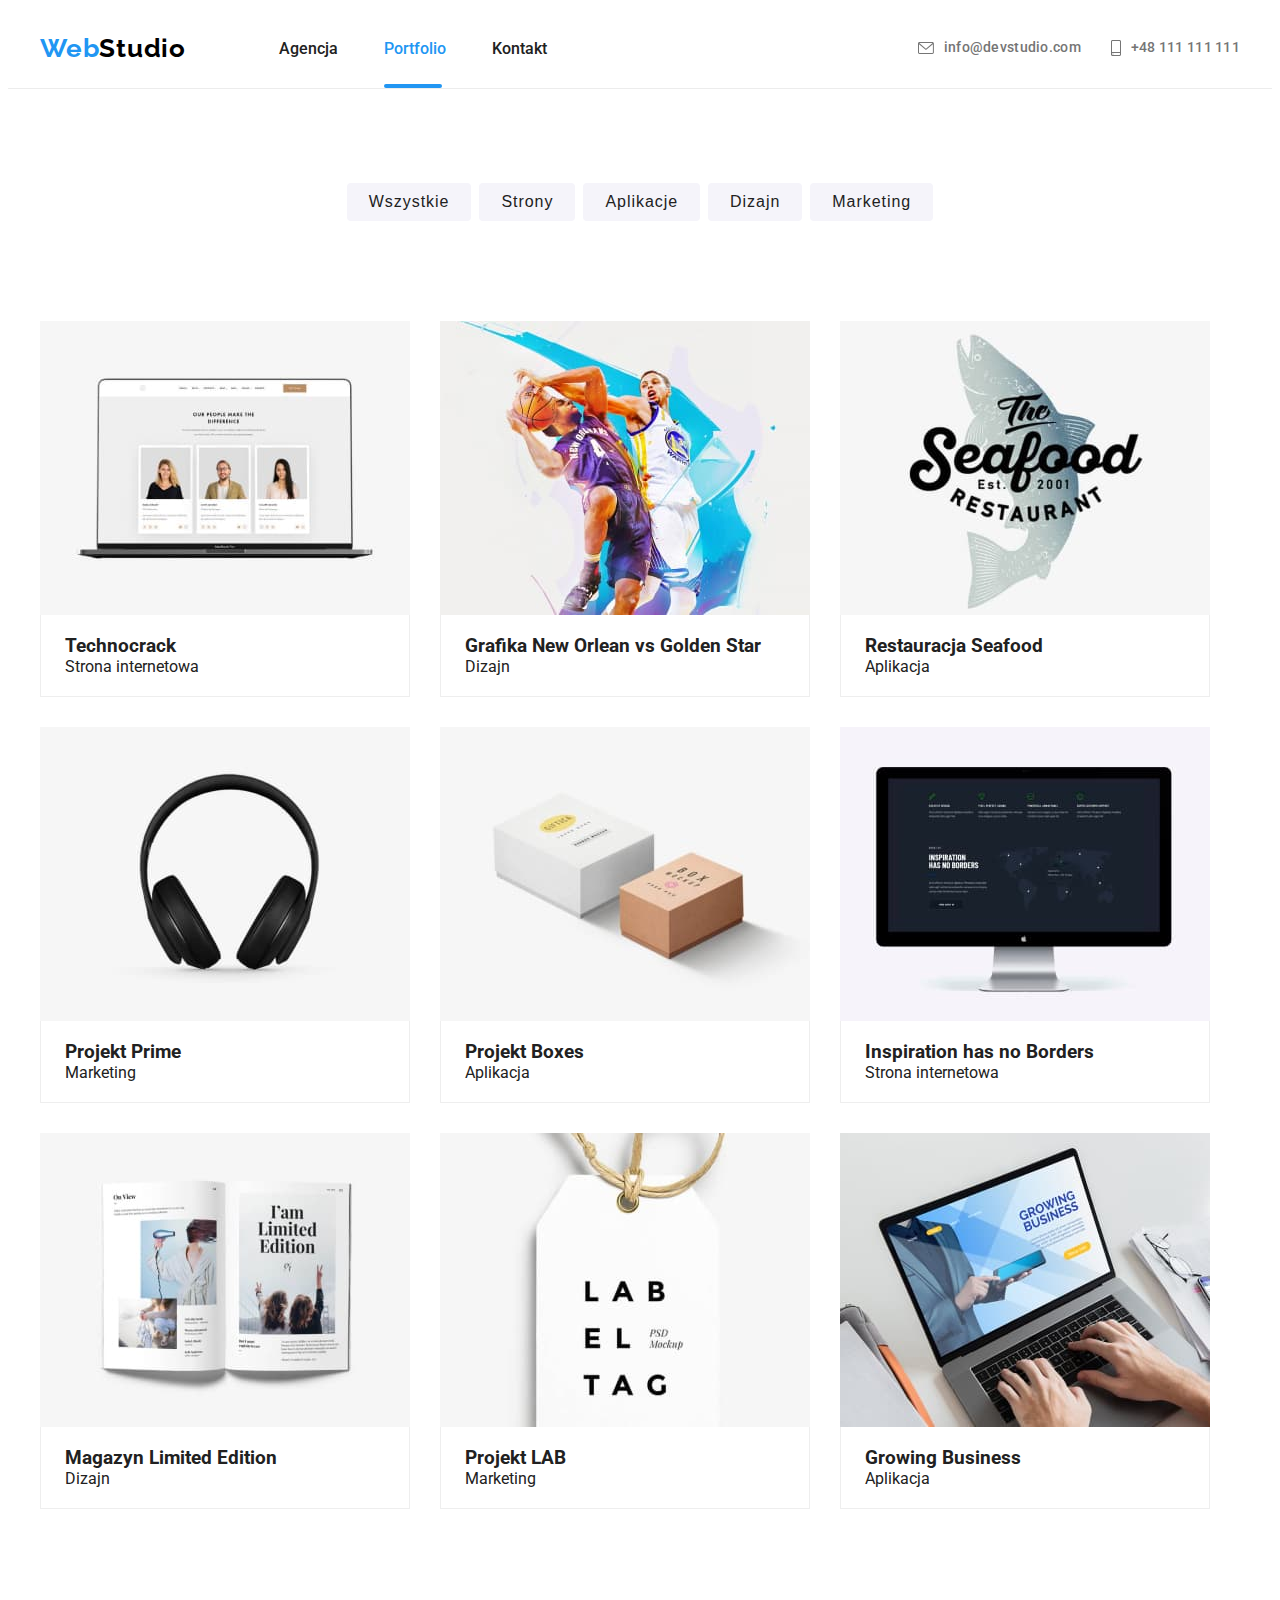
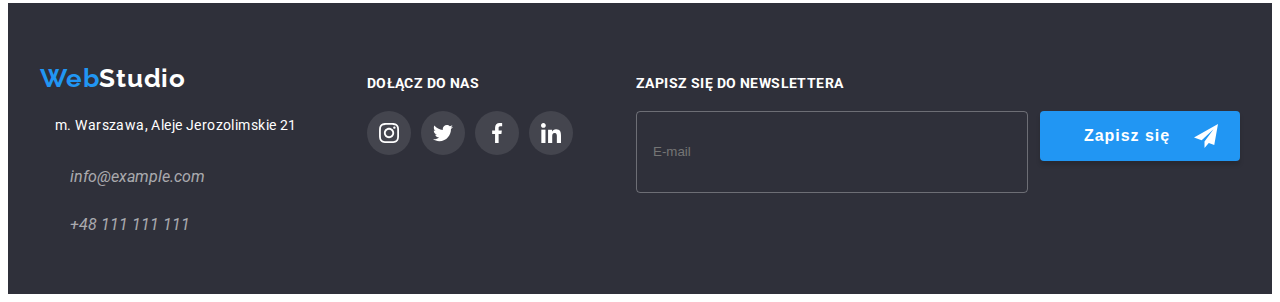
==== commit 53ba339a: "new" ====
--- a/portfolio.html
+++ b/portfolio.html
@@ -319,27 +319,29 @@
             >
           </p>
           <!--ADDRESS-->
-          <ul class="address__list">
-            <li>
-              <a
-                class="address__link"
-                href="https://goo.gl/maps/rMT2Ymf6yajYnDqk7"
-                rel="noopener noreferrer nofollow"
-                >m. Warszawa, Aleje Jerozolimskie 21</a
-              >
-            </li>
-            <li>
-              <a class="address__item" href="mailto:info@example.com"
-                >info@example.com</a
-              >
-            </li>
-
-            <li>
-              <a class="address__item" href="tel:+48111111111"
-                >+48 111 111 111</a
-              >
-            </li>
-          </ul>
+          <address>
+            <ul class="address__list">
+              <li>
+                <a
+                  class="address__link"
+                  href="https://goo.gl/maps/rMT2Ymf6yajYnDqk7"
+                  rel="noopener noreferrer nofollow"
+                  >m. Warszawa, Aleje Jerozolimskie 21</a
+                >
+              </li>
+              <li>
+                <a class="address__item" href="mailto:info@example.com"
+                  >info@example.com</a
+                >
+              </li>
+
+              <li>
+                <a class="address__item" href="tel:+48111111111"
+                  >+48 111 111 111</a
+                >
+              </li>
+            </ul>
+          </address>
         </div>
 
         <div class="join">
--- a/css/main.min.css
+++ b/css/main.min.css
@@ -1 +1 @@
-.advantage{letter-spacing:.03em;font-size:14px;width:100%;background-color:#fff;padding-bottom:0}.advantage__list{display:-webkit-box;display:-ms-flexbox;display:flex;-webkit-box-pack:justify;-ms-flex-pack:justify;justify-content:space-between;gap:30px}.advantage__item{display:-webkit-box;display:-ms-flexbox;display:flex;padding-left:15px;padding-right:15px;-webkit-column-gap:30px;-moz-column-gap:30px;column-gap:30px;margin-top:30px;-webkit-box-pack:justify;-ms-flex-pack:justify;justify-content:space-between}.advantage__icons{background-color:#f5f4fa;padding:25px 100px;border-radius:4px}.advantage__title{text-transform:uppercase;margin-bottom:10px;line-height:1;letter-spacing:.03em;margin-top:30px;color:#212121}.advantage__text{color:#757575;font-size:14px;letter-spacing:.03em;text-align:left;line-height:1.71;margin-top:10px}.customers{background-color:#fff}.customers__top{color:#212121;background-color:#fff;font-size:36px;line-height:1.16;letter-spacing:.03em;text-align:center;margin-bottom:50px}.customers__list{display:-webkit-box;display:-ms-flexbox;display:flex;-webkit-box-pack:center;-ms-flex-pack:center;justify-content:center;-webkit-box-align:center;-ms-flex-align:center;align-items:center;-webkit-column-gap:30px;-moz-column-gap:30px;column-gap:30px}.customers__item{fill:#afb1b8;background-color:#fff;border:1px solid #afb1b8;border-radius:4px;padding:17.71px 32px 14.25px 32px;-webkit-transition-property:fill;transition-property:fill;-webkit-transition-duration:250ms;transition-duration:250ms;-webkit-transition-timing-function:cubic-bezier(0.4, 0, 0.2, 1);transition-timing-function:cubic-bezier(0.4, 0, 0.2, 1)}.customers__item:hover,.customers__item:focus{fill:#2196f3;border:1px solid #2196f3;cursor:pointer}.footer{background-color:#2f303a;text-decoration:none;padding-top:60px;padding-bottom:60px}.footer__container{display:-webkit-box;display:-ms-flexbox;display:flex}.footer__box{-webkit-box-orient:vertical;-webkit-box-direction:normal;-ms-flex-direction:column;flex-direction:column;display:-webkit-box;display:-ms-flexbox;display:flex;margin-right:70px}.logo{font-family:"Raleway";font-weight:700;font-size:26px;text-decoration:none;line-height:1.19;letter-spacing:.03em}.logo__first{color:#2196f3}.logo__second{color:#fff}.logo__second--white{color:#fff}.address__item .address__link{color:rgba(255,255,255,.6);font-size:14px;line-height:1.71;letter-spacing:.03em;text-decoration:none;font-style:normal;gap:9px;-webkit-transition-property:color;transition-property:color;-webkit-transition-duration:250ms;transition-duration:250ms;-webkit-transition-timing-function:cubic-bezier(0.4, 0, 0.2, 1);transition-timing-function:cubic-bezier(0.4, 0, 0.2, 1)}.address__item .address__link__item .address__item .address__link__link:hover,.address__item .address__link__item .address__item .address__link__link:focus{color:#fff}.address__list{margin-top:20px;display:-webkit-box;display:-ms-flexbox;display:flex;-webkit-box-orient:vertical;-webkit-box-direction:normal;-ms-flex-direction:column;flex-direction:column;row-gap:9px}.join{display:-webkit-box;display:-ms-flexbox;display:flex;-webkit-box-orient:vertical;-webkit-box-direction:normal;-ms-flex-direction:column;flex-direction:column}.join__title{color:#fff;font-size:14px;line-height:16px;letter-spacing:.03em;text-transform:uppercase;padding-bottom:20px;padding-top:12px}.join__list{display:-webkit-box;display:-ms-flexbox;display:flex;-webkit-box-pack:center;-ms-flex-pack:center;justify-content:center;gap:10px}.join__icon{display:block;color:#fff}.join__item{fill:#fff;background-color:rgba(255,255,255,.1);border-radius:50%;padding:12px;-webkit-transition-property:fill,background-color;transition-property:fill,background-color;-webkit-transition-duration:250ms;transition-duration:250ms;-webkit-transition-timing-function:cubic-bezier(0.4, 0, 0.2, 1);transition-timing-function:cubic-bezier(0.4, 0, 0.2, 1)}.join__item:hover,.join__item:focus{cursor:pointer;fill:#fff;background-color:#2196f3;border-radius:50%}.newsletter{margin-left:auto}.newsletter__text{display:-webkit-box;display:-ms-flexbox;display:flex;text-transform:uppercase;font-size:14px;line-height:16px;letter-spacing:.03em;color:#fff;padding-bottom:20px;padding-top:12px}.newsletter__top{display:-webkit-box;display:-ms-flexbox;display:flex}.newsletter__click{background-color:inherit;color:rgba(255,255,255,.6);border:1px solid rgba(255,255,255,.3);border-radius:4px;height:50px;width:358px;padding:15px 16px}.newsletter__btn{display:-webkit-box;display:-ms-flexbox;display:flex;-webkit-box-align:center;-ms-flex-align:center;align-items:center;-webkit-box-pack:center;-ms-flex-pack:center;justify-content:center;text-align:center;width:200px;height:50px;color:#fff;background:#2196f3;-webkit-box-shadow:0px 4px 4px rgba(0,0,0,.15);box-shadow:0px 4px 4px rgba(0,0,0,.15);border-radius:4px;font-style:normal;font-weight:700;font-size:16px;line-height:1.6;letter-spacing:.06em;border:none;cursor:pointer;margin-left:12px;padding-left:28px;-webkit-transition-property:-webkit-transform;transition-property:-webkit-transform;transition-property:transform;transition-property:transform, -webkit-transform;-webkit-transition-duration:250ms;transition-duration:250ms;-webkit-transition-timing-function:cubic-bezier(0.4, 0, 0.2, 1);transition-timing-function:cubic-bezier(0.4, 0, 0.2, 1)}.newsletter__btn svg{fill:currentColor;margin-left:24px}.newsletter__icon{fill:currentColor}.newsletter__icon--end{margin-left:24px}.newsletter form{display:-webkit-box;display:-ms-flexbox;display:flex}.header{background-color:#fff;border-bottom:1px solid #ececec;width:100%}.header__border{border-bottom:1px solid #ececec}.logo{color:#000;font-family:"Raleway",sans-serif;font-weight:700;font-size:26px;line-height:1.19;letter-spacing:.03em;text-decoration:none}.logo__color{color:#2196f3}.logo__color--black{color:#000}.menu{display:-webkit-box;display:-ms-flexbox;display:flex;-webkit-box-align:center;-ms-flex-align:center;align-items:center;gap:50px;-webkit-box-pack:justify;-ms-flex-pack:justify;justify-content:space-between}.menu__list{list-style-type:none;display:-webkit-box;display:-ms-flexbox;display:flex;-webkit-column-gap:46px;-moz-column-gap:46px;column-gap:46px;font-weight:500;padding-left:0;color:#212121;margin-left:93px}.menu__list--start{text-decoration:none;color:#212121}.menu__link{text-decoration:none;color:#212121;-webkit-transition-property:color;transition-property:color;-webkit-transition-duration:250ms;transition-duration:250ms;-webkit-transition-timing-function:cubic-bezier(0.4, 0, 0.2, 1);transition-timing-function:cubic-bezier(0.4, 0, 0.2, 1)}.menu__link:hover,.menu__link:focus{color:#2196f3}.menu__link--active::after{background-color:#2196f3;content:"";display:block;position:absolute;bottom:0;height:4px;width:58px;border-radius:2px}.menu__link--active{color:#2196f3}.contact{color:#757575;display:-webkit-box;display:-ms-flexbox;display:flex;font-size:14px;line-height:1.14;font-weight:500;letter-spacing:.02em;text-decoration:none;gap:30px;margin-left:auto}.contact__item{color:#757575;text-decoration:none}.contact__item .contact__item:hover,.contact__item .contact__item:focus{color:#2196f3}.contact__link{color:#757575;font-size:14px;line-height:1.14;font-weight:500;letter-spacing:.02em;text-decoration:none;display:-webkit-box;display:-ms-flexbox;display:flex;-webkit-column-gap:10px;-moz-column-gap:10px;column-gap:10px;-webkit-box-align:center;-ms-flex-align:center;align-items:center;-webkit-transition-property:color;transition-property:color;-webkit-transition-duration:250ms;transition-duration:250ms;-webkit-transition-timing-function:cubic-bezier(0.4, 0, 0.2, 1);transition-timing-function:cubic-bezier(0.4, 0, 0.2, 1)}.contact__link:hover,.contact__link:focus{color:#2196f3}.contact__icon{fill:currentColor}.slogan{background-color:#2f303a;background-image:url("../images/sloganimg.jpg"),-webkit-gradient(linear, left top, left bottom, from(rgba(47, 48, 58, 0.4)), to(rgba(47, 48, 58, 0.4)));background-image:url("../images/sloganimg.jpg"),linear-gradient(rgba(47, 48, 58, 0.4), rgba(47, 48, 58, 0.4));display:-webkit-box;display:-ms-flexbox;display:flex;background-size:1600px auto;background-repeat:no-repeat;background-position:center;padding-top:200px;padding-bottom:200px}.slogan__title{color:#fff;font-weight:900;text-transform:uppercase;font-size:44px;font-weight:900;line-height:1.4;letter-spacing:.06em;text-align:center;margin:0 auto;width:696px}.slogan__btn{display:block;font-family:"Roboto";font-weight:700;font-size:16px;line-height:1.9;-webkit-box-align:center;-ms-flex-align:center;align-items:center;text-align:center;letter-spacing:.06em;color:#fff;background-color:#2196f3;-webkit-box-shadow:0px 4px 4px rgba(0,0,0,.1490196078);box-shadow:0px 4px 4px rgba(0,0,0,.1490196078);border-radius:4px;border:none;padding:10px 40px;cursor:pointer;margin-left:auto;margin-right:auto;margin-top:30px}.backdrop{position:fixed;visibility:visible;opacity:1;left:0;top:0;width:100%;height:100%;background-color:rgba(0,0,0,.2);-webkit-transition-property:opacity,visibility,-webkit-transform;transition-property:opacity,visibility,-webkit-transform;transition-property:opacity,transform,visibility;transition-property:opacity,transform,visibility,-webkit-transform;-webkit-transition-duration:250ms;transition-duration:250ms;z-index:100}.is-hidden{-webkit-transform:rotate(100deg);transform:rotate(100deg);visibility:hidden;pointer-events:none;opacity:0}.modal{background-color:#fff;position:absolute;top:50%;left:50%;width:528px;height:581px;-webkit-transform:translate(-50%, -50%);transform:translate(-50%, -50%);-webkit-box-shadow:0px 1px 3px rgba(0,0,0,.12),0px 1px 1px rgba(0,0,0,.14),0px 2px 1px rgba(0,0,0,.2);box-shadow:0px 1px 3px rgba(0,0,0,.12),0px 1px 1px rgba(0,0,0,.14),0px 2px 1px rgba(0,0,0,.2);border-radius:4px}.modal__close{position:absolute;top:8px;right:8px;width:30px;height:30px;border-radius:50%;background-color:#fff;border:1px solid rgba(0,0,0,.1);cursor:pointer;-webkit-transition-property:-webkit-transform;transition-property:-webkit-transform;transition-property:transform;transition-property:transform, -webkit-transform;-webkit-transition-duration:250ms;transition-duration:250ms;-webkit-transition-timing-function:cubic-bezier(0.4, 0, 0.2, 1);transition-timing-function:cubic-bezier(0.4, 0, 0.2, 1)}.modal:hover{-webkit-transform:scale(1.5);transform:scale(1.5)}.modal:active{-webkit-transform:rotate(100deg);transform:rotate(100deg)}.modal__form{padding:40px}.modal__form textarea{resize:none;width:448px;height:120px;border:1px solid rgba(33,33,33,.2);border-radius:4px;margin-top:4px;padding:12px 16px;font-size:12px;line-height:14px;letter-spacing:.01em;outline:none;-webkit-transition-property:border-color;transition-property:border-color;-webkit-transition-duration:250ms;transition-duration:250ms;-webkit-transition-timing-function:cubic-bezier(0.4, 0, 0.2, 1);transition-timing-function:cubic-bezier(0.4, 0, 0.2, 1)}.modal__form textarea::-webkit-input-placeholder{color:rgba(117,117,117,.5)}.modal__form textarea::-moz-placeholder{color:rgba(117,117,117,.5)}.modal__form textarea:-ms-input-placeholder{color:rgba(117,117,117,.5)}.modal__form textarea::-ms-input-placeholder{color:rgba(117,117,117,.5)}.modal__form textarea::placeholder{color:rgba(117,117,117,.5)}* __form textarea:focus{border-color:#2196f3}.modal__header{font-size:20px;line-height:23px;text-align:center;letter-spacing:.03em;padding-top:40px;margin-bottom:12px;color:#212121}.modal_label{display:-webkit-box;display:-ms-flexbox;display:flex;position:relative;margin-bottom:10px;-webkit-box-orient:vertical;-webkit-box-direction:normal;-ms-flex-direction:column;flex-direction:column;padding-left:40px;padding-right:40px;margin-bottom:10px;font-weight:400;font-size:12px;line-height:14px;letter-spacing:.01em;color:#757575}.modal__label input{width:448px;height:40px;border:1px solid rgba(33,33,33,.2);border-radius:4px;margin-top:4px;padding-left:42px;outline:none;-webkit-transition-property:border-color;transition-property:border-color;-webkit-transition-duration:250ms;transition-duration:250ms;-webkit-transition-timing-function:cubic-bezier(0.4, 0, 0.2, 1);transition-timing-function:cubic-bezier(0.4, 0, 0.2, 1)}.modal__label input:focus{border-color:#2196f3}.modal__labelinput:focus+svg{fill:#2196f3}.modal__label svg{position:absolute;left:15px;fill:#212121;-webkit-transition-property:fill;transition-property:fill;-webkit-transition-duration:250ms;transition-duration:250ms;-webkit-transition-timing-function:cubic-bezier(0.4, 0, 0.2, 1);transition-timing-function:cubic-bezier(0.4, 0, 0.2, 1)}.modal input:focus+.modal__text{fill:#2196f3}.modal__label text{font-size:12px;line-height:1.17;letter-spacing:.01em;display:-webkit-box;display:-ms-flexbox;display:flex;-webkit-box-orient:vertical;-webkit-box-direction:normal;-ms-flex-direction:column;flex-direction:column;margin-bottom:10px;font-weight:400;font-size:12px;line-height:14px;letter-spacing:.01em;color:#757575}.modal__icon{position:absolute;display:block;top:55%;left:15px;fill:#212121}modal__input{width:100%;height:40px;border:solid 1px;border-radius:4px;margin-top:4px;padding-left:42px;padding-top:12px;padding-bottom:12px}.modal__input input{border:1px solid rgba(33,33,33,.2);border-radius:4px;width:448px;height:40px;margin-top:4px;padding-left:42px;outline:none;-webkit-transition-property:border-color;transition-property:border-color;-webkit-transition-duration:250ms;transition-duration:250ms;-webkit-transition-timing-function:cubic-bezier(0.4, 0, 0.2, 1);transition-timing-function:cubic-bezier(0.4, 0, 0.2, 1)}.modal__textarea{resize:none;width:448px;height:120px;border:1px solid rgba(33,33,33,.2);border-radius:4px;margin-top:4px;padding:12px 16px;font-size:12px;line-height:14px;letter-spacing:.01em;outline:none;-webkit-transition-property:border-color;transition-property:border-color;-webkit-transition-duration:250ms;transition-duration:250ms;-webkit-transition-timing-function:cubic-bezier(0.4, 0, 0.2, 1);transition-timing-function:cubic-bezier(0.4, 0, 0.2, 1)}.modal__textarea::-webkit-input-placeholder{color:rgba(117,117,117,.5)}.modal__textarea::-moz-placeholder{color:rgba(117,117,117,.5)}.modal__textarea:-ms-input-placeholder{color:rgba(117,117,117,.5)}.modal__textarea::-ms-input-placeholder{color:rgba(117,117,117,.5)}.modal__textarea::placeholder{color:rgba(117,117,117,.5)}.modal__textarea:focus{border-color:#2196f3}.modal__links{text-decoration:underline;color:#2196f3;-webkit-transition-property:font-weight,-webkit-transform;transition-property:font-weight,-webkit-transform;transition-property:transform,font-weight;transition-property:transform,font-weight,-webkit-transform;-webkit-transition-duration:250ms;transition-duration:250ms;-webkit-transition-timing-function:cubic-bezier(0.4, 0, 0.2, 1);transition-timing-function:cubic-bezier(0.4, 0, 0.2, 1)}.modal__links:hover,.modal__links:focus{-webkit-transform:scale(1.03);transform:scale(1.03);font-weight:400}.modal__checkbox{color:#757575;font-size:14px;line-height:24px;letter-spacing:.03em;margin-left:7px;position:relative;display:inline-block;cursor:pointer}[type=checkbox]+.modal__checkbox::before{content:"";position:absolute;width:16px;height:15px;left:-20px;top:4px;background-image:url("data:image/svg+xml;charset=utf8,%3Csvg xmlns='http://www.w3.org/2000/svg' width='16' height='15' fill='none'%3E%3Cpath fill='%23212121' d='M14.222 1.667v11.666H1.778V1.667h12.444Zm0-1.667H1.778C.8 0 0 .75 0 1.667v11.666C0 14.25.8 15 1.778 15h12.444C15.2 15 16 14.25 16 13.333V1.667C16 .75 15.2 0 14.222 0Z'/%3E%3C/svg%3E");background-repeat:no-repeat;background-size:contain}[type=checkbox]:focus+.modal__checkbox::before{outline:4px;outline-color:#2196f3}[type=checkbox]:checked+.modal__checkbox::after{content:"";position:absolute;width:16px;height:15px;left:-20px;top:4px;background-image:url("data:image/svg+xml;charset=utf8,%3Csvg xmlns='http://www.w3.org/2000/svg' width='16' height='15' fill='none'%3E%3Crect width='16' height='15' fill='%232196F3' rx='2'/%3E%3Cpath fill='%23fff' stroke='%23fff' stroke-width='.2' d='m3.957 7.752-.069-.066-.069.065-.888.842-.076.072.076.073 3.496 3.334.069.066.069-.066 7.504-7.158.076-.073-.076-.072-.882-.841-.069-.066-.069.066-6.553 6.246-2.539-2.422Z'/%3E%3C/svg%3E");background-size:contain;-webkit-transform:scale(1.05);transform:scale(1.05);opacity:1;-webkit-transition-property:opacity,-webkit-transform;transition-property:opacity,-webkit-transform;transition-property:transform,opacity;transition-property:transform,opacity,-webkit-transform;-webkit-transition-duration:.3s;transition-duration:.3s}[type=checkbox]:not(:checked)+.modal__checkbox::after{content:"";position:absolute;width:16px;height:15px;left:-20px;top:4px;background-image:url("data:image/svg+xml;charset=utf8,%3Csvg xmlns='http://www.w3.org/2000/svg' width='16' height='15' fill='none'%3E%3Crect width='16' height='15' fill='%232196F3' rx='2'/%3E%3Cpath fill='%23fff' stroke='%23fff' stroke-width='.2' d='m3.957 7.752-.069-.066-.069.065-.888.842-.076.072.076.073 3.496 3.334.069.066.069-.066 7.504-7.158.076-.073-.076-.072-.882-.841-.069-.066-.069.066-6.553 6.246-2.539-2.422Z'/%3E%3C/svg%3E");background-size:contain;-webkit-transform:scale(0);transform:scale(0);opacity:0}.checkbox__text{font-size:14px;line-height:24px;letter-spacing:.03em;color:#757575;margin-left:7px;position:relative;display:inline-block;cursor:pointer}.modal__check{position:absolute;top:0;left:0;width:16px;height:15px;visibility:hidden;border-radius:2px;top:0;margin-left:15px}.modal__box{position:absolute;border-radius:2px;margin-left:15px}.modal__btn{color:#fff;background:#2196f3;-webkit-box-shadow:0px 4px 4px rgba(0,0,0,.15);box-shadow:0px 4px 4px rgba(0,0,0,.15);width:200px;height:50px;border-radius:4px;border:none;cursor:pointer;display:block;margin-left:auto;margin-right:auto;margin-top:30px;letter-spacing:.06em;-webkit-transition-property:-webkit-transform;transition-property:-webkit-transform;transition-property:transform;transition-property:transform, -webkit-transform;-webkit-transition-duration:250ms;transition-duration:250ms;-webkit-transition-timing-function:cubic-bezier(0.4, 0, 0.2, 1);transition-timing-function:cubic-bezier(0.4, 0, 0.2, 1)}.offer{background-color:#fff}.offer__header{color:#212121;font-size:36px;line-height:1.16;text-align:center;letter-spacing:.03em;margin-bottom:50px;background-color:#fff}.offer__list{display:-webkit-box;display:-ms-flexbox;display:flex;-webkit-box-pack:justify;-ms-flex-pack:justify;justify-content:space-between;padding:0 15px;margin-top:50px}.offer__item{display:block}.offer__title{position:relative}.offer__image{position:relative}.offer__text{background-color:rgba(47,48,58,.8);color:#fff;position:absolute;text-align:center;left:0;right:0;bottom:0;font-weight:700;font-size:14px;line-height:16px;text-align:center;letter-spacing:.03em;text-transform:uppercase;padding:27px 0}.team{background-color:#f5f4fa;width:100%}.team__header{color:#212121;text-align:center;font-size:36px;line-height:1.16;letter-spacing:.03em;margin-bottom:50px}.team__list{display:-webkit-box;display:-ms-flexbox;display:flex;-webkit-box-pack:justify;-ms-flex-pack:justify;justify-content:space-between;width:100%;margin-top:50px}.team__item{background-color:#fff;-webkit-box-shadow:0px 2px 1px rgba(0,0,0,.2),0px 1px 1px rgba(0,0,0,.1411764706),0px 1px 3px rgba(0,0,0,.1215686275);box-shadow:0px 2px 1px rgba(0,0,0,.2),0px 1px 1px rgba(0,0,0,.1411764706),0px 1px 3px rgba(0,0,0,.1215686275);border-radius:0px 0px 4px 4px}.team__img{display:block}.team__top{color:#212121;font-size:16px;font-weight:500;line-height:1.2;text-align:center;letter-spacing:.03em;margin:30px auto 10px}.team__text{color:#757575;font-size:16px;line-height:1.2;text-align:center;letter-spacing:.03em;margin:10px auto 16px}.team__social{display:-webkit-box;display:-ms-flexbox;display:flex;-webkit-box-pack:center;-ms-flex-pack:center;justify-content:center;-webkit-box-align:center;-ms-flex-align:center;align-items:center;-webkit-column-gap:10px;-moz-column-gap:10px;column-gap:10px;padding-bottom:30px}.team__link{display:block;fill:#afb1b8;background-color:#fff;-webkit-transition-property:fill,background-color,border-radius;transition-property:fill,background-color,border-radius;-webkit-transition-duration:250ms;transition-duration:250ms;-webkit-transition-timing-function:cubic-bezier(0.4, 0, 0.2, 1);transition-timing-function:cubic-bezier(0.4, 0, 0.2, 1);padding:12px;border-radius:50%}.team__link:hover,.team__link:focus{fill:#fff;background-color:#2196f3}.team__icon{display:block}.container{max-width:1200px;padding:0 15px;margin:0 auto}.container--set{display:-webkit-box;display:-ms-flexbox;display:flex;-webkit-box-align:center;-ms-flex-align:center;align-items:center;height:80px;position:relative}h1,h2,h3,h4,h5,h6,p,a{margin:0}body{font-family:"Roboto",sans-serif;color:#212121}a{text-decoration:none}ul{list-style:none;margin:0;padding:0}.section{padding-top:94px;padding-bottom:94px}.submenu{padding-left:15px;padding-right:15px;padding-bottom:50px}.submenu__buttons{display:-webkit-box;display:-ms-flexbox;display:flex;-webkit-box-pack:center;-ms-flex-pack:center;justify-content:center;-webkit-column-gap:8px;-moz-column-gap:8px;column-gap:8px;padding-left:0;margin-bottom:50px;-webkit-transition-property:fill;transition-property:fill;-webkit-transition-duration:250ms;transition-duration:250ms;-webkit-transition-timing-function:cubic-bezier(0.4, 0, 0.2, 1);transition-timing-function:cubic-bezier(0.4, 0, 0.2, 1)}.submenu .submenu__btn{background-color:#f5f4fa;color:var(--text-primary-color);border:0;border-radius:4px;font-weight:500;font-size:16px;line-height:1.62;text-align:center;cursor:pointer;letter-spacing:.06em;padding:6px 22px;-webkit-transition-property:color,background-color,-webkit-box-shadow;transition-property:color,background-color,-webkit-box-shadow;transition-property:color,background-color,box-shadow;transition-property:color,background-color,box-shadow,-webkit-box-shadow;-webkit-transition-duration:250ms;transition-duration:250ms;-webkit-transition-timing-function:cubic-bezier(0.4, 0, 0.2, 1);transition-timing-function:cubic-bezier(0.4, 0, 0.2, 1)}.submenu .submenu__btn:hover,.submenu .submenu__btn:focus{background-color:#2196f3;color:#fff;-webkit-box-shadow:0px 4px 4px rgba(0,0,0,.1490196078);box-shadow:0px 4px 4px rgba(0,0,0,.1490196078)}.photo{display:-webkit-box;display:-ms-flexbox;display:flex;-ms-flex-wrap:wrap;flex-wrap:wrap;padding-left:0;gap:30px}.photo__project{-webkit-transition-property:-webkit-box-shadow;transition-property:-webkit-box-shadow;transition-property:box-shadow;transition-property:box-shadow, -webkit-box-shadow;-webkit-transition-duration:250ms;transition-duration:250ms;-webkit-transition-timing-function:cubic-bezier(0.4, 0, 0.2, 1);transition-timing-function:cubic-bezier(0.4, 0, 0.2, 1)}.photo__project:hover,.photo__project:focus{-webkit-box-shadow:0px 1px 1px rgba(0,0,0,.12),0px 4px 4px rgba(0,0,0,.06),1px 4px 6px rgba(0,0,0,.16);box-shadow:0px 1px 1px rgba(0,0,0,.12),0px 4px 4px rgba(0,0,0,.06),1px 4px 6px rgba(0,0,0,.16);cursor:pointer}.photo__section{position:relative;margin-left:auto;margin-right:auto;overflow:hidden;width:370px;height:294px}.photo__section__img{display:block}.photo__section .overlay{background-color:rgba(33,150,243,.8980392157);color:#fff;position:absolute;left:0;top:294px;padding:49px 45px 49px 24px;width:100%;height:100%;font-weight:400;font-size:18px;line-height:28px;letter-spacing:.03em;-webkit-transform:translateY(0);transform:translateY(0);-webkit-transition-property:-webkit-transform;transition-property:-webkit-transform;transition-property:transform;transition-property:transform, -webkit-transform;-webkit-transition-duration:250ms;transition-duration:250ms;-webkit-transition-timing-function:cubic-bezier(0.4, 0, 0.2, 1);transition-timing-function:cubic-bezier(0.4, 0, 0.2, 1)}.photo__section .overlay p{color:#fff;font-weight:400;font-size:18px;letter-spacing:.03em;line-height:1.6;padding:49px 45px 49px 24px}.photo__section .overlay .photo__section:hover .overlay{-webkit-transform:translateX(0);transform:translateX(0)}.photo__border{border:solid 1px;border-color:#eee;border-top:0;padding:20px 24px}.photo__border__header{color:#212121;font-size:18px;line-height:2;letter-spacing:.06em;border-left:1px solid #eee;border-right:1px solid #eee;padding:20px 24px 4px}.photo__border__text{color:#757575;font-size:16px;line-height:1.87;letter-spacing:.06em;border-left:1px solid #eee;border-right:1px solid #eee;border-bottom:1px solid #eee}/*# sourceMappingURL=main.min.css.map */+.advantage{letter-spacing:.03em;font-size:14px;width:100%;background-color:#fff;padding-bottom:0}.advantage__list{display:-webkit-box;display:-ms-flexbox;display:flex;-webkit-box-pack:justify;-ms-flex-pack:justify;justify-content:space-between;gap:30px}.advantage__item{display:-webkit-box;display:-ms-flexbox;display:flex;padding-left:15px;padding-right:15px;-webkit-column-gap:30px;-moz-column-gap:30px;column-gap:30px;margin-top:30px;-webkit-box-pack:justify;-ms-flex-pack:justify;justify-content:space-between}.advantage__icons{background-color:#f5f4fa;padding:25px 100px;border-radius:4px}.advantage__title{text-transform:uppercase;margin-bottom:10px;line-height:1;letter-spacing:.03em;margin-top:30px;color:#212121}.advantage__text{color:#757575;font-size:14px;letter-spacing:.03em;text-align:left;line-height:1.71;margin-top:10px}.customers{background-color:#fff}.customers__top{color:#212121;background-color:#fff;font-size:36px;line-height:1.16;letter-spacing:.03em;text-align:center;margin-bottom:50px}.customers__list{display:-webkit-box;display:-ms-flexbox;display:flex;-webkit-box-pack:center;-ms-flex-pack:center;justify-content:center;-webkit-box-align:center;-ms-flex-align:center;align-items:center;-webkit-column-gap:30px;-moz-column-gap:30px;column-gap:30px}.customers__item{fill:#afb1b8;background-color:#fff;border:1px solid #afb1b8;border-radius:4px;padding:17.71px 32px 14.25px 32px;-webkit-transition-property:fill;transition-property:fill;-webkit-transition-duration:250ms;transition-duration:250ms;-webkit-transition-timing-function:cubic-bezier(0.4, 0, 0.2, 1);transition-timing-function:cubic-bezier(0.4, 0, 0.2, 1)}.customers__item:hover,.customers__item:focus{fill:#2196f3;border:1px solid #2196f3;cursor:pointer}.footer{background-color:#2f303a;text-decoration:none;padding-top:60px;padding-bottom:60px}.footer__container{display:-webkit-box;display:-ms-flexbox;display:flex}.footer__box{-webkit-box-orient:vertical;-webkit-box-direction:normal;-ms-flex-direction:column;flex-direction:column;display:-webkit-box;display:-ms-flexbox;display:flex;margin-right:70px}.logo{font-family:"Raleway";font-weight:700;font-size:26px;text-decoration:none;line-height:1.19;letter-spacing:.03em}.logo__first{color:#2196f3}.logo__second{color:#fff}.logo__second--white{color:#fff}.address__list{margin-top:20px;padding-left:15px;display:-webkit-box;display:-ms-flexbox;display:flex;-webkit-box-orient:vertical;-webkit-box-direction:normal;-ms-flex-direction:column;flex-direction:column;row-gap:9px;font-weight:400;-webkit-transition-property:color;transition-property:color;-webkit-transition-duration:250ms;transition-duration:250ms;-webkit-transition-timing-function:cubic-bezier(0.4, 0, 0.2, 1);transition-timing-function:cubic-bezier(0.4, 0, 0.2, 1)}.address__link{color:#fff;font-size:14px;line-height:1.71;letter-spacing:.03em;text-decoration:none;font-style:normal;gap:9px;-webkit-transition-property:color;transition-property:color;-webkit-transition-duration:250ms;transition-duration:250ms;-webkit-transition-timing-function:cubic-bezier(0.4, 0, 0.2, 1);transition-timing-function:cubic-bezier(0.4, 0, 0.2, 1)}.address__item{color:rgba(255,255,255,.6);margin-top:20px;padding-left:15px;font-weight:400;display:-webkit-box;display:-ms-flexbox;display:flex;-webkit-box-orient:vertical;-webkit-box-direction:normal;-ms-flex-direction:column;flex-direction:column;row-gap:9px;-webkit-transition-property:color;transition-property:color;-webkit-transition-duration:250ms;transition-duration:250ms;-webkit-transition-timing-function:cubic-bezier(0.4, 0, 0.2, 1);transition-timing-function:cubic-bezier(0.4, 0, 0.2, 1)}.address__item:hover,.address__item:focus{color:#fff}.join{display:-webkit-box;display:-ms-flexbox;display:flex;-webkit-box-orient:vertical;-webkit-box-direction:normal;-ms-flex-direction:column;flex-direction:column}.join__title{color:#fff;font-size:14px;line-height:16px;letter-spacing:.03em;text-transform:uppercase;padding-bottom:20px;padding-top:12px}.join__list{display:-webkit-box;display:-ms-flexbox;display:flex;-webkit-box-pack:center;-ms-flex-pack:center;justify-content:center;gap:10px}.join__icon{display:block;color:#fff}.join__item{fill:#fff;background-color:rgba(255,255,255,.1);border-radius:50%;padding:12px;-webkit-transition-property:fill,background-color;transition-property:fill,background-color;-webkit-transition-duration:250ms;transition-duration:250ms;-webkit-transition-timing-function:cubic-bezier(0.4, 0, 0.2, 1);transition-timing-function:cubic-bezier(0.4, 0, 0.2, 1)}.join__item:hover,.join__item:focus{cursor:pointer;fill:#fff;background-color:#2196f3;border-radius:50%}.newsletter{margin-left:auto}.newsletter__text{display:-webkit-box;display:-ms-flexbox;display:flex;text-transform:uppercase;font-size:14px;line-height:16px;letter-spacing:.03em;color:#fff;padding-bottom:20px;padding-top:12px}.newsletter__top{display:-webkit-box;display:-ms-flexbox;display:flex}.newsletter__click{background-color:inherit;color:rgba(255,255,255,.6);border:1px solid rgba(255,255,255,.3);border-radius:4px;height:50px;width:358px;padding:15px 16px}.newsletter__btn{display:-webkit-box;display:-ms-flexbox;display:flex;-webkit-box-align:center;-ms-flex-align:center;align-items:center;-webkit-box-pack:center;-ms-flex-pack:center;justify-content:center;text-align:center;width:200px;height:50px;color:#fff;background:#2196f3;-webkit-box-shadow:0px 4px 4px rgba(0,0,0,.15);box-shadow:0px 4px 4px rgba(0,0,0,.15);border-radius:4px;font-style:normal;font-weight:700;font-size:16px;line-height:1.6;letter-spacing:.06em;border:none;cursor:pointer;margin-left:12px;padding-left:28px;-webkit-transition-property:-webkit-transform;transition-property:-webkit-transform;transition-property:transform;transition-property:transform, -webkit-transform;-webkit-transition-duration:250ms;transition-duration:250ms;-webkit-transition-timing-function:cubic-bezier(0.4, 0, 0.2, 1);transition-timing-function:cubic-bezier(0.4, 0, 0.2, 1)}.newsletter__btn svg{fill:currentColor;margin-left:24px}.newsletter__icon{fill:currentColor}.newsletter__icon--end{margin-left:24px}.newsletter form{display:-webkit-box;display:-ms-flexbox;display:flex}.header{background-color:#fff;border-bottom:1px solid #ececec;width:100%}.header__border{border-bottom:1px solid #ececec}.logo{color:#000;font-family:"Raleway",sans-serif;font-weight:700;font-size:26px;line-height:1.19;letter-spacing:.03em;text-decoration:none}.logo__color{color:#2196f3}.logo__color--black{color:#000}.menu{display:-webkit-box;display:-ms-flexbox;display:flex;-webkit-box-align:center;-ms-flex-align:center;align-items:center;gap:50px;-webkit-box-pack:justify;-ms-flex-pack:justify;justify-content:space-between}.menu__list{list-style-type:none;display:-webkit-box;display:-ms-flexbox;display:flex;-webkit-column-gap:46px;-moz-column-gap:46px;column-gap:46px;font-weight:500;padding-left:0;color:#212121;margin-left:93px}.menu__list--start{text-decoration:none;color:#212121}.menu__link{text-decoration:none;color:#212121;-webkit-transition-property:color;transition-property:color;-webkit-transition-duration:250ms;transition-duration:250ms;-webkit-transition-timing-function:cubic-bezier(0.4, 0, 0.2, 1);transition-timing-function:cubic-bezier(0.4, 0, 0.2, 1)}.menu__link:hover,.menu__link:focus{color:#2196f3}.menu__link--active::after{background-color:#2196f3;content:"";display:block;position:absolute;bottom:0;height:4px;width:58px;border-radius:2px}.menu__link--active{color:#2196f3}.contact{color:#757575;display:-webkit-box;display:-ms-flexbox;display:flex;font-size:14px;line-height:1.14;font-weight:500;letter-spacing:.02em;text-decoration:none;gap:30px;margin-left:auto}.contact__item{color:#757575;text-decoration:none}.contact__item .contact__item:hover,.contact__item .contact__item:focus{color:#2196f3}.contact__link{color:#757575;font-size:14px;line-height:1.14;font-weight:500;letter-spacing:.02em;text-decoration:none;display:-webkit-box;display:-ms-flexbox;display:flex;-webkit-column-gap:10px;-moz-column-gap:10px;column-gap:10px;-webkit-box-align:center;-ms-flex-align:center;align-items:center;-webkit-transition-property:color;transition-property:color;-webkit-transition-duration:250ms;transition-duration:250ms;-webkit-transition-timing-function:cubic-bezier(0.4, 0, 0.2, 1);transition-timing-function:cubic-bezier(0.4, 0, 0.2, 1)}.contact__link:hover,.contact__link:focus{color:#2196f3}.contact__icon{fill:currentColor}.slogan{background-color:#2f303a;background-image:url("../images/sloganimg.jpg"),-webkit-gradient(linear, left top, left bottom, from(rgba(47, 48, 58, 0.4)), to(rgba(47, 48, 58, 0.4)));background-image:url("../images/sloganimg.jpg"),linear-gradient(rgba(47, 48, 58, 0.4), rgba(47, 48, 58, 0.4));display:-webkit-box;display:-ms-flexbox;display:flex;background-size:1600px auto;background-repeat:no-repeat;background-position:center;padding-top:200px;padding-bottom:200px}.slogan__title{color:#fff;font-weight:900;text-transform:uppercase;font-size:44px;font-weight:900;line-height:1.4;letter-spacing:.06em;text-align:center;margin:0 auto;width:696px}.slogan__btn{display:block;font-family:"Roboto";font-weight:700;font-size:16px;line-height:1.9;-webkit-box-align:center;-ms-flex-align:center;align-items:center;text-align:center;letter-spacing:.06em;color:#fff;background-color:#2196f3;-webkit-box-shadow:0px 4px 4px rgba(0,0,0,.1490196078);box-shadow:0px 4px 4px rgba(0,0,0,.1490196078);border-radius:4px;border:none;padding:10px 40px;cursor:pointer;margin-left:auto;margin-right:auto;margin-top:30px}.backdrop{position:fixed;visibility:visible;opacity:1;left:0;top:0;width:100%;height:100%;background-color:rgba(0,0,0,.2);-webkit-transition-property:opacity,visibility,-webkit-transform;transition-property:opacity,visibility,-webkit-transform;transition-property:opacity,transform,visibility;transition-property:opacity,transform,visibility,-webkit-transform;-webkit-transition-duration:250ms;transition-duration:250ms;z-index:100}.is-hidden{-webkit-transform:rotate(100deg);transform:rotate(100deg);visibility:hidden;pointer-events:none;opacity:0}.modal{background-color:#fff;position:absolute;top:50%;left:50%;width:528px;height:581px;-webkit-transform:translate(-50%, -50%);transform:translate(-50%, -50%);-webkit-box-shadow:0px 1px 3px rgba(0,0,0,.12),0px 1px 1px rgba(0,0,0,.14),0px 2px 1px rgba(0,0,0,.2);box-shadow:0px 1px 3px rgba(0,0,0,.12),0px 1px 1px rgba(0,0,0,.14),0px 2px 1px rgba(0,0,0,.2);border-radius:4px}.modal__close{position:absolute;top:8px;right:8px;width:30px;height:30px;border-radius:50%;background-color:#fff;border:1px solid rgba(0,0,0,.1);cursor:pointer;-webkit-transition-property:-webkit-transform;transition-property:-webkit-transform;transition-property:transform;transition-property:transform, -webkit-transform;-webkit-transition-duration:250ms;transition-duration:250ms;-webkit-transition-timing-function:cubic-bezier(0.4, 0, 0.2, 1);transition-timing-function:cubic-bezier(0.4, 0, 0.2, 1)}.modal:hover{-webkit-transform:scale(1.5);transform:scale(1.5)}.modal:active{-webkit-transform:rotate(100deg);transform:rotate(100deg)}.modal__form{padding:40px}.modal__form textarea{resize:none;width:448px;height:120px;border:1px solid rgba(33,33,33,.2);border-radius:4px;margin-top:4px;padding:12px 16px;font-size:12px;line-height:14px;letter-spacing:.01em;outline:none;-webkit-transition-property:border-color;transition-property:border-color;-webkit-transition-duration:250ms;transition-duration:250ms;-webkit-transition-timing-function:cubic-bezier(0.4, 0, 0.2, 1);transition-timing-function:cubic-bezier(0.4, 0, 0.2, 1)}.modal__form textarea::-webkit-input-placeholder{color:rgba(117,117,117,.5)}.modal__form textarea::-moz-placeholder{color:rgba(117,117,117,.5)}.modal__form textarea:-ms-input-placeholder{color:rgba(117,117,117,.5)}.modal__form textarea::-ms-input-placeholder{color:rgba(117,117,117,.5)}.modal__form textarea::placeholder{color:rgba(117,117,117,.5)}* __form textarea:focus{border-color:#2196f3}.modal__header{font-size:20px;line-height:23px;text-align:center;letter-spacing:.03em;padding-top:40px;margin-bottom:12px;color:#212121}.modal_label{display:-webkit-box;display:-ms-flexbox;display:flex;position:relative;margin-bottom:10px;-webkit-box-orient:vertical;-webkit-box-direction:normal;-ms-flex-direction:column;flex-direction:column;padding-left:40px;padding-right:40px;margin-bottom:10px;font-weight:400;font-size:12px;line-height:14px;letter-spacing:.01em;color:#757575}.modal__label input{width:448px;height:40px;border:1px solid rgba(33,33,33,.2);border-radius:4px;margin-top:4px;padding-left:42px;outline:none;-webkit-transition-property:border-color;transition-property:border-color;-webkit-transition-duration:250ms;transition-duration:250ms;-webkit-transition-timing-function:cubic-bezier(0.4, 0, 0.2, 1);transition-timing-function:cubic-bezier(0.4, 0, 0.2, 1)}.modal__label input:focus{border-color:#2196f3}.modal__labelinput:focus+svg{fill:#2196f3}.modal__label svg{position:absolute;left:15px;fill:#212121;-webkit-transition-property:fill;transition-property:fill;-webkit-transition-duration:250ms;transition-duration:250ms;-webkit-transition-timing-function:cubic-bezier(0.4, 0, 0.2, 1);transition-timing-function:cubic-bezier(0.4, 0, 0.2, 1)}.modal input:focus+.modal__text{fill:#2196f3}.modal__label text{font-size:12px;line-height:1.17;letter-spacing:.01em;display:-webkit-box;display:-ms-flexbox;display:flex;-webkit-box-orient:vertical;-webkit-box-direction:normal;-ms-flex-direction:column;flex-direction:column;margin-bottom:10px;font-weight:400;font-size:12px;line-height:14px;letter-spacing:.01em;color:#757575}.modal__icon{position:absolute;display:block;top:55%;left:15px;fill:#212121}modal__input{width:100%;height:40px;border:solid 1px;border-radius:4px;margin-top:4px;padding-left:42px;padding-top:12px;padding-bottom:12px}.modal__input input{border:1px solid rgba(33,33,33,.2);border-radius:4px;width:448px;height:40px;margin-top:4px;padding-left:42px;outline:none;-webkit-transition-property:border-color;transition-property:border-color;-webkit-transition-duration:250ms;transition-duration:250ms;-webkit-transition-timing-function:cubic-bezier(0.4, 0, 0.2, 1);transition-timing-function:cubic-bezier(0.4, 0, 0.2, 1)}.modal__textarea{resize:none;width:448px;height:120px;border:1px solid rgba(33,33,33,.2);border-radius:4px;margin-top:4px;padding:12px 16px;font-size:12px;line-height:14px;letter-spacing:.01em;outline:none;-webkit-transition-property:border-color;transition-property:border-color;-webkit-transition-duration:250ms;transition-duration:250ms;-webkit-transition-timing-function:cubic-bezier(0.4, 0, 0.2, 1);transition-timing-function:cubic-bezier(0.4, 0, 0.2, 1)}.modal__textarea::-webkit-input-placeholder{color:rgba(117,117,117,.5)}.modal__textarea::-moz-placeholder{color:rgba(117,117,117,.5)}.modal__textarea:-ms-input-placeholder{color:rgba(117,117,117,.5)}.modal__textarea::-ms-input-placeholder{color:rgba(117,117,117,.5)}.modal__textarea::placeholder{color:rgba(117,117,117,.5)}.modal__textarea:focus{border-color:#2196f3}.modal__links{text-decoration:underline;color:#2196f3;-webkit-transition-property:font-weight,-webkit-transform;transition-property:font-weight,-webkit-transform;transition-property:transform,font-weight;transition-property:transform,font-weight,-webkit-transform;-webkit-transition-duration:250ms;transition-duration:250ms;-webkit-transition-timing-function:cubic-bezier(0.4, 0, 0.2, 1);transition-timing-function:cubic-bezier(0.4, 0, 0.2, 1)}.modal__links:hover,.modal__links:focus{-webkit-transform:scale(1.03);transform:scale(1.03);font-weight:400}.modal__checkbox{color:#757575;font-size:14px;line-height:24px;letter-spacing:.03em;margin-left:7px;position:relative;display:inline-block;cursor:pointer}[type=checkbox]+.modal__checkbox::before{content:"";position:absolute;width:16px;height:15px;left:-20px;top:4px;background-image:url("data:image/svg+xml;charset=utf8,%3Csvg xmlns='http://www.w3.org/2000/svg' width='16' height='15' fill='none'%3E%3Cpath fill='%23212121' d='M14.222 1.667v11.666H1.778V1.667h12.444Zm0-1.667H1.778C.8 0 0 .75 0 1.667v11.666C0 14.25.8 15 1.778 15h12.444C15.2 15 16 14.25 16 13.333V1.667C16 .75 15.2 0 14.222 0Z'/%3E%3C/svg%3E");background-repeat:no-repeat;background-size:contain}[type=checkbox]:focus+.modal__checkbox::before{outline:4px;outline-color:#2196f3}[type=checkbox]:checked+.modal__checkbox::after{content:"";position:absolute;width:16px;height:15px;left:-20px;top:4px;background-image:url("data:image/svg+xml;charset=utf8,%3Csvg xmlns='http://www.w3.org/2000/svg' width='16' height='15' fill='none'%3E%3Crect width='16' height='15' fill='%232196F3' rx='2'/%3E%3Cpath fill='%23fff' stroke='%23fff' stroke-width='.2' d='m3.957 7.752-.069-.066-.069.065-.888.842-.076.072.076.073 3.496 3.334.069.066.069-.066 7.504-7.158.076-.073-.076-.072-.882-.841-.069-.066-.069.066-6.553 6.246-2.539-2.422Z'/%3E%3C/svg%3E");background-size:contain;-webkit-transform:scale(1.05);transform:scale(1.05);opacity:1;-webkit-transition-property:opacity,-webkit-transform;transition-property:opacity,-webkit-transform;transition-property:transform,opacity;transition-property:transform,opacity,-webkit-transform;-webkit-transition-duration:.3s;transition-duration:.3s}[type=checkbox]:not(:checked)+.modal__checkbox::after{content:"";position:absolute;width:16px;height:15px;left:-20px;top:4px;background-image:url("data:image/svg+xml;charset=utf8,%3Csvg xmlns='http://www.w3.org/2000/svg' width='16' height='15' fill='none'%3E%3Crect width='16' height='15' fill='%232196F3' rx='2'/%3E%3Cpath fill='%23fff' stroke='%23fff' stroke-width='.2' d='m3.957 7.752-.069-.066-.069.065-.888.842-.076.072.076.073 3.496 3.334.069.066.069-.066 7.504-7.158.076-.073-.076-.072-.882-.841-.069-.066-.069.066-6.553 6.246-2.539-2.422Z'/%3E%3C/svg%3E");background-size:contain;-webkit-transform:scale(0);transform:scale(0);opacity:0}.checkbox__text{font-size:14px;line-height:24px;letter-spacing:.03em;color:#757575;margin-left:7px;position:relative;display:inline-block;cursor:pointer}.modal__check{position:absolute;top:0;left:0;width:16px;height:15px;visibility:hidden;border-radius:2px;top:0;margin-left:15px}.modal__box{position:absolute;border-radius:2px;margin-left:15px}.modal__btn{color:#fff;background:#2196f3;-webkit-box-shadow:0px 4px 4px rgba(0,0,0,.15);box-shadow:0px 4px 4px rgba(0,0,0,.15);width:200px;height:50px;border-radius:4px;border:none;cursor:pointer;display:block;margin-left:auto;margin-right:auto;margin-top:30px;letter-spacing:.06em;-webkit-transition-property:-webkit-transform;transition-property:-webkit-transform;transition-property:transform;transition-property:transform, -webkit-transform;-webkit-transition-duration:250ms;transition-duration:250ms;-webkit-transition-timing-function:cubic-bezier(0.4, 0, 0.2, 1);transition-timing-function:cubic-bezier(0.4, 0, 0.2, 1)}.offer{background-color:#fff}.offer__header{color:#212121;font-size:36px;line-height:1.16;text-align:center;letter-spacing:.03em;margin-bottom:50px;background-color:#fff}.offer__list{display:-webkit-box;display:-ms-flexbox;display:flex;-webkit-box-pack:justify;-ms-flex-pack:justify;justify-content:space-between;padding:0 15px;margin-top:50px}.offer__item{display:block}.offer__title{position:relative}.offer__image{position:relative}.offer__text{background-color:rgba(47,48,58,.8);color:#fff;position:absolute;text-align:center;left:0;right:0;bottom:0;font-weight:700;font-size:14px;line-height:16px;text-align:center;letter-spacing:.03em;text-transform:uppercase;padding:27px 0}.team{background-color:#f5f4fa;width:100%}.team__header{color:#212121;text-align:center;font-size:36px;line-height:1.16;letter-spacing:.03em;margin-bottom:50px}.team__list{display:-webkit-box;display:-ms-flexbox;display:flex;-webkit-box-pack:justify;-ms-flex-pack:justify;justify-content:space-between;width:100%;margin-top:50px}.team__item{background-color:#fff;-webkit-box-shadow:0px 2px 1px rgba(0,0,0,.2),0px 1px 1px rgba(0,0,0,.1411764706),0px 1px 3px rgba(0,0,0,.1215686275);box-shadow:0px 2px 1px rgba(0,0,0,.2),0px 1px 1px rgba(0,0,0,.1411764706),0px 1px 3px rgba(0,0,0,.1215686275);border-radius:0px 0px 4px 4px}.team__img{display:block}.team__top{color:#212121;font-size:16px;font-weight:500;line-height:1.2;text-align:center;letter-spacing:.03em;margin:30px auto 10px}.team__text{color:#757575;font-size:16px;line-height:1.2;text-align:center;letter-spacing:.03em;margin:10px auto 16px}.team__social{display:-webkit-box;display:-ms-flexbox;display:flex;-webkit-box-pack:center;-ms-flex-pack:center;justify-content:center;-webkit-box-align:center;-ms-flex-align:center;align-items:center;-webkit-column-gap:10px;-moz-column-gap:10px;column-gap:10px;padding-bottom:30px}.team__link{display:block;fill:#afb1b8;background-color:#fff;-webkit-transition-property:fill,background-color,border-radius;transition-property:fill,background-color,border-radius;-webkit-transition-duration:250ms;transition-duration:250ms;-webkit-transition-timing-function:cubic-bezier(0.4, 0, 0.2, 1);transition-timing-function:cubic-bezier(0.4, 0, 0.2, 1);padding:12px;border-radius:50%}.team__link:hover,.team__link:focus{fill:#fff;background-color:#2196f3}.team__icon{display:block}.container{max-width:1200px;padding:0 15px;margin:0 auto}.container--set{display:-webkit-box;display:-ms-flexbox;display:flex;-webkit-box-align:center;-ms-flex-align:center;align-items:center;height:80px;position:relative}h1,h2,h3,h4,h5,h6,p,a{margin:0}body{font-family:"Roboto",sans-serif;color:#212121}a{text-decoration:none}ul{list-style:none;margin:0;padding:0}.section{padding-top:94px;padding-bottom:94px}.submenu{padding-left:15px;padding-right:15px;padding-bottom:50px}.submenu__buttons{display:-webkit-box;display:-ms-flexbox;display:flex;-webkit-box-pack:center;-ms-flex-pack:center;justify-content:center;-webkit-column-gap:8px;-moz-column-gap:8px;column-gap:8px;padding-left:0;margin-bottom:50px;-webkit-transition-property:fill;transition-property:fill;-webkit-transition-duration:250ms;transition-duration:250ms;-webkit-transition-timing-function:cubic-bezier(0.4, 0, 0.2, 1);transition-timing-function:cubic-bezier(0.4, 0, 0.2, 1)}.submenu__btn{background-color:#f5f4fa;color:var(--text-primary-color);border:0;border-radius:4px;font-weight:500;font-size:16px;line-height:1.62;text-align:center;cursor:pointer;letter-spacing:.06em;padding:6px 22px;-webkit-transition-property:color,background-color,-webkit-box-shadow;transition-property:color,background-color,-webkit-box-shadow;transition-property:color,background-color,box-shadow;transition-property:color,background-color,box-shadow,-webkit-box-shadow;-webkit-transition-duration:250ms;transition-duration:250ms;-webkit-transition-timing-function:cubic-bezier(0.4, 0, 0.2, 1);transition-timing-function:cubic-bezier(0.4, 0, 0.2, 1)}.submenu__btn:hover,.submenu__btn:focus{background-color:#2196f3;color:#fff;-webkit-box-shadow:0px 4px 4px rgba(0,0,0,.1490196078);box-shadow:0px 4px 4px rgba(0,0,0,.1490196078)}.photo{display:-webkit-box;display:-ms-flexbox;display:flex;-ms-flex-wrap:wrap;flex-wrap:wrap;padding-left:0;gap:30px}.photo__project{-webkit-transition-property:-webkit-box-shadow;transition-property:-webkit-box-shadow;transition-property:box-shadow;transition-property:box-shadow, -webkit-box-shadow;-webkit-transition-duration:250ms;transition-duration:250ms;-webkit-transition-timing-function:cubic-bezier(0.4, 0, 0.2, 1);transition-timing-function:cubic-bezier(0.4, 0, 0.2, 1)}.photo__project:hover,.photo__project:focus{-webkit-box-shadow:0px 1px 1px rgba(0,0,0,.12),0px 4px 4px rgba(0,0,0,.06),1px 4px 6px rgba(0,0,0,.16);box-shadow:0px 1px 1px rgba(0,0,0,.12),0px 4px 4px rgba(0,0,0,.06),1px 4px 6px rgba(0,0,0,.16);cursor:pointer}.photo__section{position:relative;margin-left:auto;margin-right:auto;overflow:hidden;width:370px;height:294px}.photo__section__img{display:block}.photo__section .overlay{background-color:rgba(33,150,243,.8980392157);color:#fff;position:absolute;left:0;top:294px;padding:49px 45px 49px 24px;width:100%;height:100%;font-weight:400;font-size:18px;line-height:28px;letter-spacing:.03em;-webkit-transform:translateY(0);transform:translateY(0);-webkit-transition-property:-webkit-transform;transition-property:-webkit-transform;transition-property:transform;transition-property:transform, -webkit-transform;-webkit-transition-duration:250ms;transition-duration:250ms;-webkit-transition-timing-function:cubic-bezier(0.4, 0, 0.2, 1);transition-timing-function:cubic-bezier(0.4, 0, 0.2, 1)}.photo__section .overlay p{color:#fff;font-weight:400;font-size:18px;letter-spacing:.03em;line-height:1.6;padding:49px 45px 49px 24px}.photo__section .overlay .photo__section:hover .overlay{-webkit-transform:translateX(0);transform:translateX(0)}.photo__border{border:solid 1px;border-color:#eee;border-top:0;padding:20px 24px}.photo__border__header{color:#212121;font-size:18px;line-height:2;letter-spacing:.06em;border-left:1px solid #eee;border-right:1px solid #eee;padding:20px 24px 4px}.photo__border__text{color:#757575;font-size:16px;line-height:1.87;letter-spacing:.06em;border-left:1px solid #eee;border-right:1px solid #eee;border-bottom:1px solid #eee}/*# sourceMappingURL=main.min.css.map */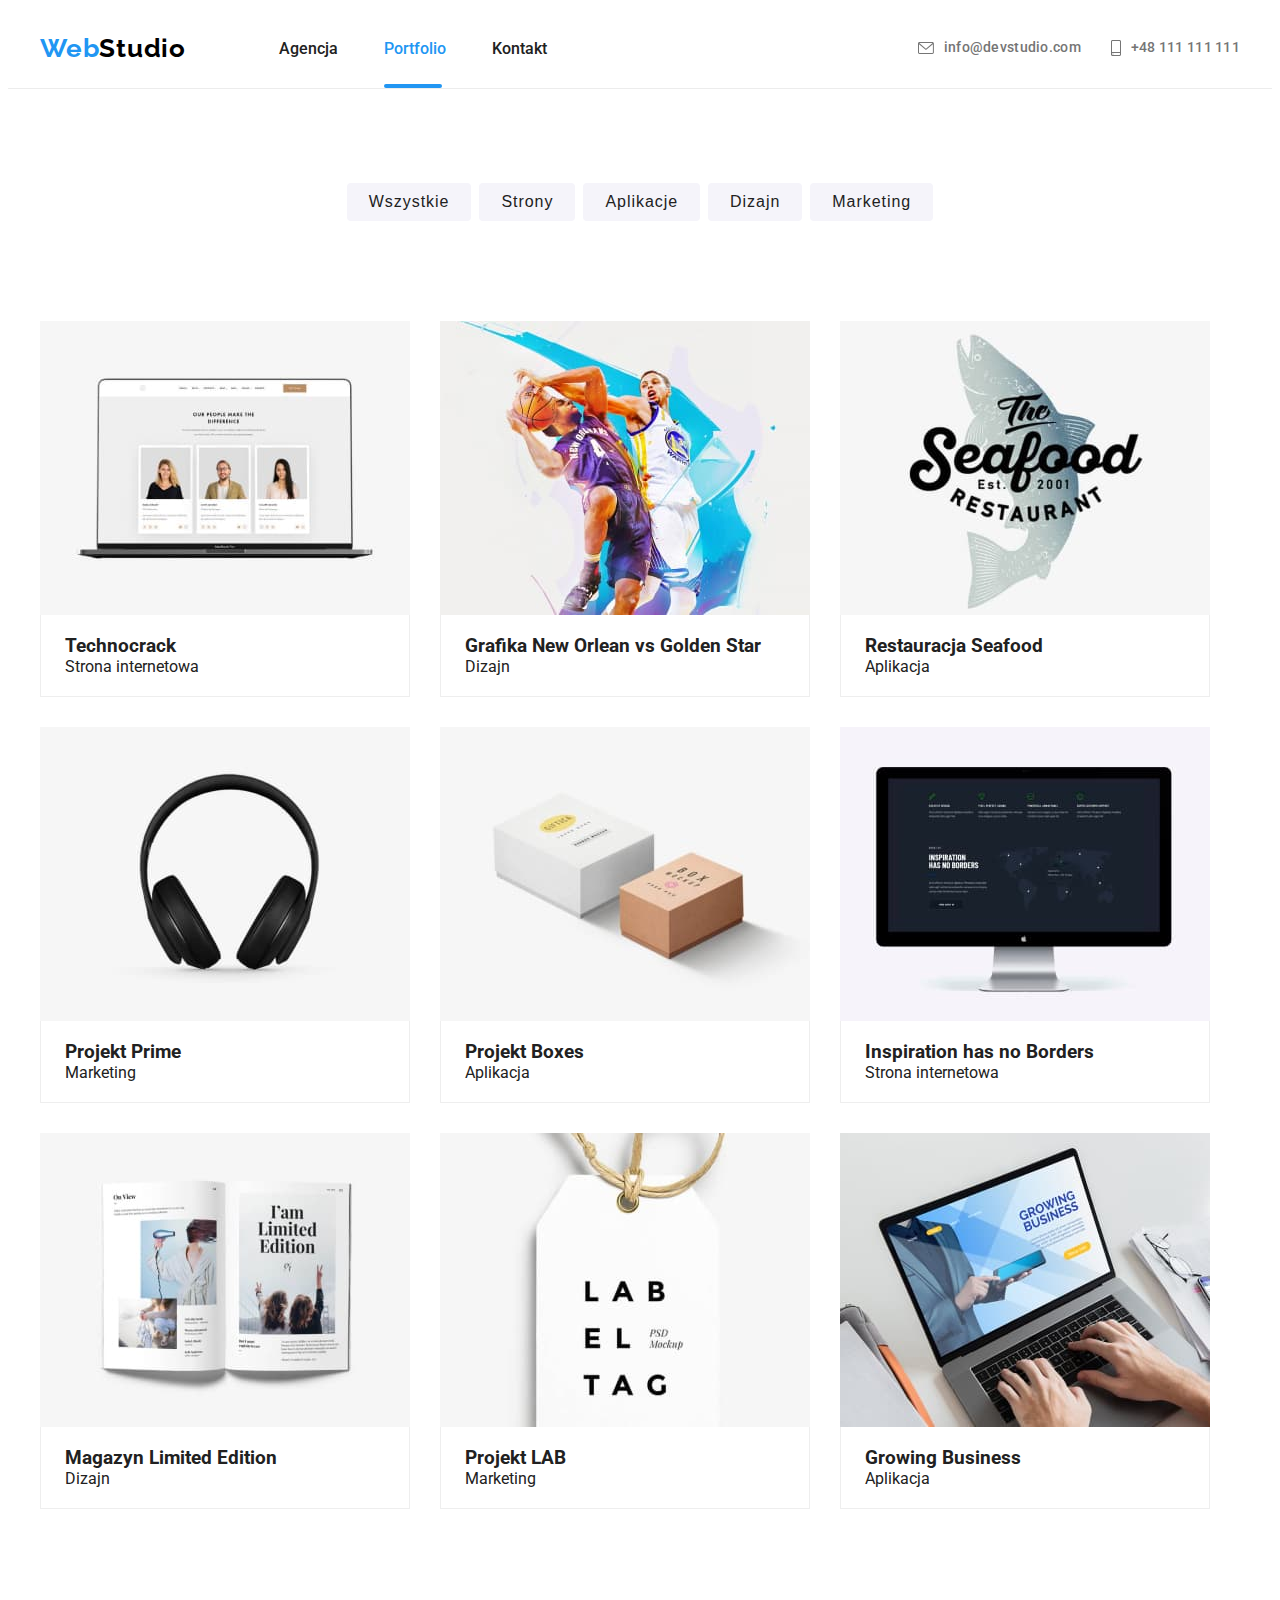
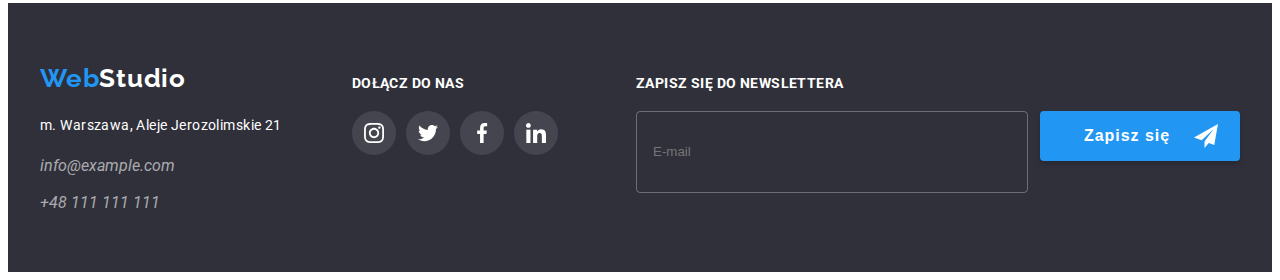
==== commit d040613d: "new" ====
--- a/portfolio.html
+++ b/portfolio.html
@@ -243,7 +243,7 @@
                   alt="Magazyn Limited Edition - foto"
                 />
                 <div class="overlay">
-                  <p>
+                  <p class="overlay__text">
                     Technocrack jest popularną platformą wykorzystywaną do
                     rozpowszechniania koronawirusa. Firmy wykorzystują tę
                     platformę do celów szpiegowskich i ataków na
@@ -267,7 +267,7 @@
                   alt="Projekt LAB - foto"
                 />
                 <div class="overlay">
-                  <p>
+                  <p class="overlay__text">
                     Technocrack jest popularną platformą wykorzystywaną do
                     rozpowszechniania koronawirusa. Firmy wykorzystują tę
                     platformę do celów szpiegowskich i ataków na
@@ -291,7 +291,7 @@
                   alt="Growing Business-foto"
                 />
                 <div class="overlay">
-                  <p>
+                  <p class="overlay__text">
                     Technocrack jest popularną platformą wykorzystywaną do
                     rozpowszechniania koronawirusa. Firmy wykorzystują tę
                     platformę do celów szpiegowskich i ataków na
--- a/css/main.min.css
+++ b/css/main.min.css
@@ -1 +1,1220 @@
-.advantage{letter-spacing:.03em;font-size:14px;width:100%;background-color:#fff;padding-bottom:0}.advantage__list{display:-webkit-box;display:-ms-flexbox;display:flex;-webkit-box-pack:justify;-ms-flex-pack:justify;justify-content:space-between;gap:30px}.advantage__item{display:-webkit-box;display:-ms-flexbox;display:flex;padding-left:15px;padding-right:15px;-webkit-column-gap:30px;-moz-column-gap:30px;column-gap:30px;margin-top:30px;-webkit-box-pack:justify;-ms-flex-pack:justify;justify-content:space-between}.advantage__icons{background-color:#f5f4fa;padding:25px 100px;border-radius:4px}.advantage__title{text-transform:uppercase;margin-bottom:10px;line-height:1;letter-spacing:.03em;margin-top:30px;color:#212121}.advantage__text{color:#757575;font-size:14px;letter-spacing:.03em;text-align:left;line-height:1.71;margin-top:10px}.customers{background-color:#fff}.customers__top{color:#212121;background-color:#fff;font-size:36px;line-height:1.16;letter-spacing:.03em;text-align:center;margin-bottom:50px}.customers__list{display:-webkit-box;display:-ms-flexbox;display:flex;-webkit-box-pack:center;-ms-flex-pack:center;justify-content:center;-webkit-box-align:center;-ms-flex-align:center;align-items:center;-webkit-column-gap:30px;-moz-column-gap:30px;column-gap:30px}.customers__item{fill:#afb1b8;background-color:#fff;border:1px solid #afb1b8;border-radius:4px;padding:17.71px 32px 14.25px 32px;-webkit-transition-property:fill;transition-property:fill;-webkit-transition-duration:250ms;transition-duration:250ms;-webkit-transition-timing-function:cubic-bezier(0.4, 0, 0.2, 1);transition-timing-function:cubic-bezier(0.4, 0, 0.2, 1)}.customers__item:hover,.customers__item:focus{fill:#2196f3;border:1px solid #2196f3;cursor:pointer}.footer{background-color:#2f303a;text-decoration:none;padding-top:60px;padding-bottom:60px}.footer__container{display:-webkit-box;display:-ms-flexbox;display:flex}.footer__box{-webkit-box-orient:vertical;-webkit-box-direction:normal;-ms-flex-direction:column;flex-direction:column;display:-webkit-box;display:-ms-flexbox;display:flex;margin-right:70px}.logo{font-family:"Raleway";font-weight:700;font-size:26px;text-decoration:none;line-height:1.19;letter-spacing:.03em}.logo__first{color:#2196f3}.logo__second{color:#fff}.logo__second--white{color:#fff}.address__list{margin-top:20px;padding-left:15px;display:-webkit-box;display:-ms-flexbox;display:flex;-webkit-box-orient:vertical;-webkit-box-direction:normal;-ms-flex-direction:column;flex-direction:column;row-gap:9px;font-weight:400;-webkit-transition-property:color;transition-property:color;-webkit-transition-duration:250ms;transition-duration:250ms;-webkit-transition-timing-function:cubic-bezier(0.4, 0, 0.2, 1);transition-timing-function:cubic-bezier(0.4, 0, 0.2, 1)}.address__link{color:#fff;font-size:14px;line-height:1.71;letter-spacing:.03em;text-decoration:none;font-style:normal;gap:9px;-webkit-transition-property:color;transition-property:color;-webkit-transition-duration:250ms;transition-duration:250ms;-webkit-transition-timing-function:cubic-bezier(0.4, 0, 0.2, 1);transition-timing-function:cubic-bezier(0.4, 0, 0.2, 1)}.address__item{color:rgba(255,255,255,.6);margin-top:20px;padding-left:15px;font-weight:400;display:-webkit-box;display:-ms-flexbox;display:flex;-webkit-box-orient:vertical;-webkit-box-direction:normal;-ms-flex-direction:column;flex-direction:column;row-gap:9px;-webkit-transition-property:color;transition-property:color;-webkit-transition-duration:250ms;transition-duration:250ms;-webkit-transition-timing-function:cubic-bezier(0.4, 0, 0.2, 1);transition-timing-function:cubic-bezier(0.4, 0, 0.2, 1)}.address__item:hover,.address__item:focus{color:#fff}.join{display:-webkit-box;display:-ms-flexbox;display:flex;-webkit-box-orient:vertical;-webkit-box-direction:normal;-ms-flex-direction:column;flex-direction:column}.join__title{color:#fff;font-size:14px;line-height:16px;letter-spacing:.03em;text-transform:uppercase;padding-bottom:20px;padding-top:12px}.join__list{display:-webkit-box;display:-ms-flexbox;display:flex;-webkit-box-pack:center;-ms-flex-pack:center;justify-content:center;gap:10px}.join__icon{display:block;color:#fff}.join__item{fill:#fff;background-color:rgba(255,255,255,.1);border-radius:50%;padding:12px;-webkit-transition-property:fill,background-color;transition-property:fill,background-color;-webkit-transition-duration:250ms;transition-duration:250ms;-webkit-transition-timing-function:cubic-bezier(0.4, 0, 0.2, 1);transition-timing-function:cubic-bezier(0.4, 0, 0.2, 1)}.join__item:hover,.join__item:focus{cursor:pointer;fill:#fff;background-color:#2196f3;border-radius:50%}.newsletter{margin-left:auto}.newsletter__text{display:-webkit-box;display:-ms-flexbox;display:flex;text-transform:uppercase;font-size:14px;line-height:16px;letter-spacing:.03em;color:#fff;padding-bottom:20px;padding-top:12px}.newsletter__top{display:-webkit-box;display:-ms-flexbox;display:flex}.newsletter__click{background-color:inherit;color:rgba(255,255,255,.6);border:1px solid rgba(255,255,255,.3);border-radius:4px;height:50px;width:358px;padding:15px 16px}.newsletter__btn{display:-webkit-box;display:-ms-flexbox;display:flex;-webkit-box-align:center;-ms-flex-align:center;align-items:center;-webkit-box-pack:center;-ms-flex-pack:center;justify-content:center;text-align:center;width:200px;height:50px;color:#fff;background:#2196f3;-webkit-box-shadow:0px 4px 4px rgba(0,0,0,.15);box-shadow:0px 4px 4px rgba(0,0,0,.15);border-radius:4px;font-style:normal;font-weight:700;font-size:16px;line-height:1.6;letter-spacing:.06em;border:none;cursor:pointer;margin-left:12px;padding-left:28px;-webkit-transition-property:-webkit-transform;transition-property:-webkit-transform;transition-property:transform;transition-property:transform, -webkit-transform;-webkit-transition-duration:250ms;transition-duration:250ms;-webkit-transition-timing-function:cubic-bezier(0.4, 0, 0.2, 1);transition-timing-function:cubic-bezier(0.4, 0, 0.2, 1)}.newsletter__btn svg{fill:currentColor;margin-left:24px}.newsletter__icon{fill:currentColor}.newsletter__icon--end{margin-left:24px}.newsletter form{display:-webkit-box;display:-ms-flexbox;display:flex}.header{background-color:#fff;border-bottom:1px solid #ececec;width:100%}.header__border{border-bottom:1px solid #ececec}.logo{color:#000;font-family:"Raleway",sans-serif;font-weight:700;font-size:26px;line-height:1.19;letter-spacing:.03em;text-decoration:none}.logo__color{color:#2196f3}.logo__color--black{color:#000}.menu{display:-webkit-box;display:-ms-flexbox;display:flex;-webkit-box-align:center;-ms-flex-align:center;align-items:center;gap:50px;-webkit-box-pack:justify;-ms-flex-pack:justify;justify-content:space-between}.menu__list{list-style-type:none;display:-webkit-box;display:-ms-flexbox;display:flex;-webkit-column-gap:46px;-moz-column-gap:46px;column-gap:46px;font-weight:500;padding-left:0;color:#212121;margin-left:93px}.menu__list--start{text-decoration:none;color:#212121}.menu__link{text-decoration:none;color:#212121;-webkit-transition-property:color;transition-property:color;-webkit-transition-duration:250ms;transition-duration:250ms;-webkit-transition-timing-function:cubic-bezier(0.4, 0, 0.2, 1);transition-timing-function:cubic-bezier(0.4, 0, 0.2, 1)}.menu__link:hover,.menu__link:focus{color:#2196f3}.menu__link--active::after{background-color:#2196f3;content:"";display:block;position:absolute;bottom:0;height:4px;width:58px;border-radius:2px}.menu__link--active{color:#2196f3}.contact{color:#757575;display:-webkit-box;display:-ms-flexbox;display:flex;font-size:14px;line-height:1.14;font-weight:500;letter-spacing:.02em;text-decoration:none;gap:30px;margin-left:auto}.contact__item{color:#757575;text-decoration:none}.contact__item .contact__item:hover,.contact__item .contact__item:focus{color:#2196f3}.contact__link{color:#757575;font-size:14px;line-height:1.14;font-weight:500;letter-spacing:.02em;text-decoration:none;display:-webkit-box;display:-ms-flexbox;display:flex;-webkit-column-gap:10px;-moz-column-gap:10px;column-gap:10px;-webkit-box-align:center;-ms-flex-align:center;align-items:center;-webkit-transition-property:color;transition-property:color;-webkit-transition-duration:250ms;transition-duration:250ms;-webkit-transition-timing-function:cubic-bezier(0.4, 0, 0.2, 1);transition-timing-function:cubic-bezier(0.4, 0, 0.2, 1)}.contact__link:hover,.contact__link:focus{color:#2196f3}.contact__icon{fill:currentColor}.slogan{background-color:#2f303a;background-image:url("../images/sloganimg.jpg"),-webkit-gradient(linear, left top, left bottom, from(rgba(47, 48, 58, 0.4)), to(rgba(47, 48, 58, 0.4)));background-image:url("../images/sloganimg.jpg"),linear-gradient(rgba(47, 48, 58, 0.4), rgba(47, 48, 58, 0.4));display:-webkit-box;display:-ms-flexbox;display:flex;background-size:1600px auto;background-repeat:no-repeat;background-position:center;padding-top:200px;padding-bottom:200px}.slogan__title{color:#fff;font-weight:900;text-transform:uppercase;font-size:44px;font-weight:900;line-height:1.4;letter-spacing:.06em;text-align:center;margin:0 auto;width:696px}.slogan__btn{display:block;font-family:"Roboto";font-weight:700;font-size:16px;line-height:1.9;-webkit-box-align:center;-ms-flex-align:center;align-items:center;text-align:center;letter-spacing:.06em;color:#fff;background-color:#2196f3;-webkit-box-shadow:0px 4px 4px rgba(0,0,0,.1490196078);box-shadow:0px 4px 4px rgba(0,0,0,.1490196078);border-radius:4px;border:none;padding:10px 40px;cursor:pointer;margin-left:auto;margin-right:auto;margin-top:30px}.backdrop{position:fixed;visibility:visible;opacity:1;left:0;top:0;width:100%;height:100%;background-color:rgba(0,0,0,.2);-webkit-transition-property:opacity,visibility,-webkit-transform;transition-property:opacity,visibility,-webkit-transform;transition-property:opacity,transform,visibility;transition-property:opacity,transform,visibility,-webkit-transform;-webkit-transition-duration:250ms;transition-duration:250ms;z-index:100}.is-hidden{-webkit-transform:rotate(100deg);transform:rotate(100deg);visibility:hidden;pointer-events:none;opacity:0}.modal{background-color:#fff;position:absolute;top:50%;left:50%;width:528px;height:581px;-webkit-transform:translate(-50%, -50%);transform:translate(-50%, -50%);-webkit-box-shadow:0px 1px 3px rgba(0,0,0,.12),0px 1px 1px rgba(0,0,0,.14),0px 2px 1px rgba(0,0,0,.2);box-shadow:0px 1px 3px rgba(0,0,0,.12),0px 1px 1px rgba(0,0,0,.14),0px 2px 1px rgba(0,0,0,.2);border-radius:4px}.modal__close{position:absolute;top:8px;right:8px;width:30px;height:30px;border-radius:50%;background-color:#fff;border:1px solid rgba(0,0,0,.1);cursor:pointer;-webkit-transition-property:-webkit-transform;transition-property:-webkit-transform;transition-property:transform;transition-property:transform, -webkit-transform;-webkit-transition-duration:250ms;transition-duration:250ms;-webkit-transition-timing-function:cubic-bezier(0.4, 0, 0.2, 1);transition-timing-function:cubic-bezier(0.4, 0, 0.2, 1)}.modal:hover{-webkit-transform:scale(1.5);transform:scale(1.5)}.modal:active{-webkit-transform:rotate(100deg);transform:rotate(100deg)}.modal__form{padding:40px}.modal__form textarea{resize:none;width:448px;height:120px;border:1px solid rgba(33,33,33,.2);border-radius:4px;margin-top:4px;padding:12px 16px;font-size:12px;line-height:14px;letter-spacing:.01em;outline:none;-webkit-transition-property:border-color;transition-property:border-color;-webkit-transition-duration:250ms;transition-duration:250ms;-webkit-transition-timing-function:cubic-bezier(0.4, 0, 0.2, 1);transition-timing-function:cubic-bezier(0.4, 0, 0.2, 1)}.modal__form textarea::-webkit-input-placeholder{color:rgba(117,117,117,.5)}.modal__form textarea::-moz-placeholder{color:rgba(117,117,117,.5)}.modal__form textarea:-ms-input-placeholder{color:rgba(117,117,117,.5)}.modal__form textarea::-ms-input-placeholder{color:rgba(117,117,117,.5)}.modal__form textarea::placeholder{color:rgba(117,117,117,.5)}* __form textarea:focus{border-color:#2196f3}.modal__header{font-size:20px;line-height:23px;text-align:center;letter-spacing:.03em;padding-top:40px;margin-bottom:12px;color:#212121}.modal_label{display:-webkit-box;display:-ms-flexbox;display:flex;position:relative;margin-bottom:10px;-webkit-box-orient:vertical;-webkit-box-direction:normal;-ms-flex-direction:column;flex-direction:column;padding-left:40px;padding-right:40px;margin-bottom:10px;font-weight:400;font-size:12px;line-height:14px;letter-spacing:.01em;color:#757575}.modal__label input{width:448px;height:40px;border:1px solid rgba(33,33,33,.2);border-radius:4px;margin-top:4px;padding-left:42px;outline:none;-webkit-transition-property:border-color;transition-property:border-color;-webkit-transition-duration:250ms;transition-duration:250ms;-webkit-transition-timing-function:cubic-bezier(0.4, 0, 0.2, 1);transition-timing-function:cubic-bezier(0.4, 0, 0.2, 1)}.modal__label input:focus{border-color:#2196f3}.modal__labelinput:focus+svg{fill:#2196f3}.modal__label svg{position:absolute;left:15px;fill:#212121;-webkit-transition-property:fill;transition-property:fill;-webkit-transition-duration:250ms;transition-duration:250ms;-webkit-transition-timing-function:cubic-bezier(0.4, 0, 0.2, 1);transition-timing-function:cubic-bezier(0.4, 0, 0.2, 1)}.modal input:focus+.modal__text{fill:#2196f3}.modal__label text{font-size:12px;line-height:1.17;letter-spacing:.01em;display:-webkit-box;display:-ms-flexbox;display:flex;-webkit-box-orient:vertical;-webkit-box-direction:normal;-ms-flex-direction:column;flex-direction:column;margin-bottom:10px;font-weight:400;font-size:12px;line-height:14px;letter-spacing:.01em;color:#757575}.modal__icon{position:absolute;display:block;top:55%;left:15px;fill:#212121}modal__input{width:100%;height:40px;border:solid 1px;border-radius:4px;margin-top:4px;padding-left:42px;padding-top:12px;padding-bottom:12px}.modal__input input{border:1px solid rgba(33,33,33,.2);border-radius:4px;width:448px;height:40px;margin-top:4px;padding-left:42px;outline:none;-webkit-transition-property:border-color;transition-property:border-color;-webkit-transition-duration:250ms;transition-duration:250ms;-webkit-transition-timing-function:cubic-bezier(0.4, 0, 0.2, 1);transition-timing-function:cubic-bezier(0.4, 0, 0.2, 1)}.modal__textarea{resize:none;width:448px;height:120px;border:1px solid rgba(33,33,33,.2);border-radius:4px;margin-top:4px;padding:12px 16px;font-size:12px;line-height:14px;letter-spacing:.01em;outline:none;-webkit-transition-property:border-color;transition-property:border-color;-webkit-transition-duration:250ms;transition-duration:250ms;-webkit-transition-timing-function:cubic-bezier(0.4, 0, 0.2, 1);transition-timing-function:cubic-bezier(0.4, 0, 0.2, 1)}.modal__textarea::-webkit-input-placeholder{color:rgba(117,117,117,.5)}.modal__textarea::-moz-placeholder{color:rgba(117,117,117,.5)}.modal__textarea:-ms-input-placeholder{color:rgba(117,117,117,.5)}.modal__textarea::-ms-input-placeholder{color:rgba(117,117,117,.5)}.modal__textarea::placeholder{color:rgba(117,117,117,.5)}.modal__textarea:focus{border-color:#2196f3}.modal__links{text-decoration:underline;color:#2196f3;-webkit-transition-property:font-weight,-webkit-transform;transition-property:font-weight,-webkit-transform;transition-property:transform,font-weight;transition-property:transform,font-weight,-webkit-transform;-webkit-transition-duration:250ms;transition-duration:250ms;-webkit-transition-timing-function:cubic-bezier(0.4, 0, 0.2, 1);transition-timing-function:cubic-bezier(0.4, 0, 0.2, 1)}.modal__links:hover,.modal__links:focus{-webkit-transform:scale(1.03);transform:scale(1.03);font-weight:400}.modal__checkbox{color:#757575;font-size:14px;line-height:24px;letter-spacing:.03em;margin-left:7px;position:relative;display:inline-block;cursor:pointer}[type=checkbox]+.modal__checkbox::before{content:"";position:absolute;width:16px;height:15px;left:-20px;top:4px;background-image:url("data:image/svg+xml;charset=utf8,%3Csvg xmlns='http://www.w3.org/2000/svg' width='16' height='15' fill='none'%3E%3Cpath fill='%23212121' d='M14.222 1.667v11.666H1.778V1.667h12.444Zm0-1.667H1.778C.8 0 0 .75 0 1.667v11.666C0 14.25.8 15 1.778 15h12.444C15.2 15 16 14.25 16 13.333V1.667C16 .75 15.2 0 14.222 0Z'/%3E%3C/svg%3E");background-repeat:no-repeat;background-size:contain}[type=checkbox]:focus+.modal__checkbox::before{outline:4px;outline-color:#2196f3}[type=checkbox]:checked+.modal__checkbox::after{content:"";position:absolute;width:16px;height:15px;left:-20px;top:4px;background-image:url("data:image/svg+xml;charset=utf8,%3Csvg xmlns='http://www.w3.org/2000/svg' width='16' height='15' fill='none'%3E%3Crect width='16' height='15' fill='%232196F3' rx='2'/%3E%3Cpath fill='%23fff' stroke='%23fff' stroke-width='.2' d='m3.957 7.752-.069-.066-.069.065-.888.842-.076.072.076.073 3.496 3.334.069.066.069-.066 7.504-7.158.076-.073-.076-.072-.882-.841-.069-.066-.069.066-6.553 6.246-2.539-2.422Z'/%3E%3C/svg%3E");background-size:contain;-webkit-transform:scale(1.05);transform:scale(1.05);opacity:1;-webkit-transition-property:opacity,-webkit-transform;transition-property:opacity,-webkit-transform;transition-property:transform,opacity;transition-property:transform,opacity,-webkit-transform;-webkit-transition-duration:.3s;transition-duration:.3s}[type=checkbox]:not(:checked)+.modal__checkbox::after{content:"";position:absolute;width:16px;height:15px;left:-20px;top:4px;background-image:url("data:image/svg+xml;charset=utf8,%3Csvg xmlns='http://www.w3.org/2000/svg' width='16' height='15' fill='none'%3E%3Crect width='16' height='15' fill='%232196F3' rx='2'/%3E%3Cpath fill='%23fff' stroke='%23fff' stroke-width='.2' d='m3.957 7.752-.069-.066-.069.065-.888.842-.076.072.076.073 3.496 3.334.069.066.069-.066 7.504-7.158.076-.073-.076-.072-.882-.841-.069-.066-.069.066-6.553 6.246-2.539-2.422Z'/%3E%3C/svg%3E");background-size:contain;-webkit-transform:scale(0);transform:scale(0);opacity:0}.checkbox__text{font-size:14px;line-height:24px;letter-spacing:.03em;color:#757575;margin-left:7px;position:relative;display:inline-block;cursor:pointer}.modal__check{position:absolute;top:0;left:0;width:16px;height:15px;visibility:hidden;border-radius:2px;top:0;margin-left:15px}.modal__box{position:absolute;border-radius:2px;margin-left:15px}.modal__btn{color:#fff;background:#2196f3;-webkit-box-shadow:0px 4px 4px rgba(0,0,0,.15);box-shadow:0px 4px 4px rgba(0,0,0,.15);width:200px;height:50px;border-radius:4px;border:none;cursor:pointer;display:block;margin-left:auto;margin-right:auto;margin-top:30px;letter-spacing:.06em;-webkit-transition-property:-webkit-transform;transition-property:-webkit-transform;transition-property:transform;transition-property:transform, -webkit-transform;-webkit-transition-duration:250ms;transition-duration:250ms;-webkit-transition-timing-function:cubic-bezier(0.4, 0, 0.2, 1);transition-timing-function:cubic-bezier(0.4, 0, 0.2, 1)}.offer{background-color:#fff}.offer__header{color:#212121;font-size:36px;line-height:1.16;text-align:center;letter-spacing:.03em;margin-bottom:50px;background-color:#fff}.offer__list{display:-webkit-box;display:-ms-flexbox;display:flex;-webkit-box-pack:justify;-ms-flex-pack:justify;justify-content:space-between;padding:0 15px;margin-top:50px}.offer__item{display:block}.offer__title{position:relative}.offer__image{position:relative}.offer__text{background-color:rgba(47,48,58,.8);color:#fff;position:absolute;text-align:center;left:0;right:0;bottom:0;font-weight:700;font-size:14px;line-height:16px;text-align:center;letter-spacing:.03em;text-transform:uppercase;padding:27px 0}.team{background-color:#f5f4fa;width:100%}.team__header{color:#212121;text-align:center;font-size:36px;line-height:1.16;letter-spacing:.03em;margin-bottom:50px}.team__list{display:-webkit-box;display:-ms-flexbox;display:flex;-webkit-box-pack:justify;-ms-flex-pack:justify;justify-content:space-between;width:100%;margin-top:50px}.team__item{background-color:#fff;-webkit-box-shadow:0px 2px 1px rgba(0,0,0,.2),0px 1px 1px rgba(0,0,0,.1411764706),0px 1px 3px rgba(0,0,0,.1215686275);box-shadow:0px 2px 1px rgba(0,0,0,.2),0px 1px 1px rgba(0,0,0,.1411764706),0px 1px 3px rgba(0,0,0,.1215686275);border-radius:0px 0px 4px 4px}.team__img{display:block}.team__top{color:#212121;font-size:16px;font-weight:500;line-height:1.2;text-align:center;letter-spacing:.03em;margin:30px auto 10px}.team__text{color:#757575;font-size:16px;line-height:1.2;text-align:center;letter-spacing:.03em;margin:10px auto 16px}.team__social{display:-webkit-box;display:-ms-flexbox;display:flex;-webkit-box-pack:center;-ms-flex-pack:center;justify-content:center;-webkit-box-align:center;-ms-flex-align:center;align-items:center;-webkit-column-gap:10px;-moz-column-gap:10px;column-gap:10px;padding-bottom:30px}.team__link{display:block;fill:#afb1b8;background-color:#fff;-webkit-transition-property:fill,background-color,border-radius;transition-property:fill,background-color,border-radius;-webkit-transition-duration:250ms;transition-duration:250ms;-webkit-transition-timing-function:cubic-bezier(0.4, 0, 0.2, 1);transition-timing-function:cubic-bezier(0.4, 0, 0.2, 1);padding:12px;border-radius:50%}.team__link:hover,.team__link:focus{fill:#fff;background-color:#2196f3}.team__icon{display:block}.container{max-width:1200px;padding:0 15px;margin:0 auto}.container--set{display:-webkit-box;display:-ms-flexbox;display:flex;-webkit-box-align:center;-ms-flex-align:center;align-items:center;height:80px;position:relative}h1,h2,h3,h4,h5,h6,p,a{margin:0}body{font-family:"Roboto",sans-serif;color:#212121}a{text-decoration:none}ul{list-style:none;margin:0;padding:0}.section{padding-top:94px;padding-bottom:94px}.submenu{padding-left:15px;padding-right:15px;padding-bottom:50px}.submenu__buttons{display:-webkit-box;display:-ms-flexbox;display:flex;-webkit-box-pack:center;-ms-flex-pack:center;justify-content:center;-webkit-column-gap:8px;-moz-column-gap:8px;column-gap:8px;padding-left:0;margin-bottom:50px;-webkit-transition-property:fill;transition-property:fill;-webkit-transition-duration:250ms;transition-duration:250ms;-webkit-transition-timing-function:cubic-bezier(0.4, 0, 0.2, 1);transition-timing-function:cubic-bezier(0.4, 0, 0.2, 1)}.submenu__btn{background-color:#f5f4fa;color:var(--text-primary-color);border:0;border-radius:4px;font-weight:500;font-size:16px;line-height:1.62;text-align:center;cursor:pointer;letter-spacing:.06em;padding:6px 22px;-webkit-transition-property:color,background-color,-webkit-box-shadow;transition-property:color,background-color,-webkit-box-shadow;transition-property:color,background-color,box-shadow;transition-property:color,background-color,box-shadow,-webkit-box-shadow;-webkit-transition-duration:250ms;transition-duration:250ms;-webkit-transition-timing-function:cubic-bezier(0.4, 0, 0.2, 1);transition-timing-function:cubic-bezier(0.4, 0, 0.2, 1)}.submenu__btn:hover,.submenu__btn:focus{background-color:#2196f3;color:#fff;-webkit-box-shadow:0px 4px 4px rgba(0,0,0,.1490196078);box-shadow:0px 4px 4px rgba(0,0,0,.1490196078)}.photo{display:-webkit-box;display:-ms-flexbox;display:flex;-ms-flex-wrap:wrap;flex-wrap:wrap;padding-left:0;gap:30px}.photo__project{-webkit-transition-property:-webkit-box-shadow;transition-property:-webkit-box-shadow;transition-property:box-shadow;transition-property:box-shadow, -webkit-box-shadow;-webkit-transition-duration:250ms;transition-duration:250ms;-webkit-transition-timing-function:cubic-bezier(0.4, 0, 0.2, 1);transition-timing-function:cubic-bezier(0.4, 0, 0.2, 1)}.photo__project:hover,.photo__project:focus{-webkit-box-shadow:0px 1px 1px rgba(0,0,0,.12),0px 4px 4px rgba(0,0,0,.06),1px 4px 6px rgba(0,0,0,.16);box-shadow:0px 1px 1px rgba(0,0,0,.12),0px 4px 4px rgba(0,0,0,.06),1px 4px 6px rgba(0,0,0,.16);cursor:pointer}.photo__section{position:relative;margin-left:auto;margin-right:auto;overflow:hidden;width:370px;height:294px}.photo__section__img{display:block}.photo__section .overlay{background-color:rgba(33,150,243,.8980392157);color:#fff;position:absolute;left:0;top:294px;padding:49px 45px 49px 24px;width:100%;height:100%;font-weight:400;font-size:18px;line-height:28px;letter-spacing:.03em;-webkit-transform:translateY(0);transform:translateY(0);-webkit-transition-property:-webkit-transform;transition-property:-webkit-transform;transition-property:transform;transition-property:transform, -webkit-transform;-webkit-transition-duration:250ms;transition-duration:250ms;-webkit-transition-timing-function:cubic-bezier(0.4, 0, 0.2, 1);transition-timing-function:cubic-bezier(0.4, 0, 0.2, 1)}.photo__section .overlay p{color:#fff;font-weight:400;font-size:18px;letter-spacing:.03em;line-height:1.6;padding:49px 45px 49px 24px}.photo__section .overlay .photo__section:hover .overlay{-webkit-transform:translateX(0);transform:translateX(0)}.photo__border{border:solid 1px;border-color:#eee;border-top:0;padding:20px 24px}.photo__border__header{color:#212121;font-size:18px;line-height:2;letter-spacing:.06em;border-left:1px solid #eee;border-right:1px solid #eee;padding:20px 24px 4px}.photo__border__text{color:#757575;font-size:16px;line-height:1.87;letter-spacing:.06em;border-left:1px solid #eee;border-right:1px solid #eee;border-bottom:1px solid #eee}/*# sourceMappingURL=main.min.css.map */+.advantage {
+  letter-spacing: 0.03em;
+  font-size: 14px;
+  width: 100%;
+  background-color: #fff;
+  padding-bottom: 0;
+}
+.advantage__list {
+  display: -webkit-box;
+  display: -ms-flexbox;
+  display: flex;
+  -webkit-box-pack: justify;
+  -ms-flex-pack: justify;
+  justify-content: space-between;
+  gap: 30px;
+}
+.advantage__item {
+  display: -webkit-box;
+  display: -ms-flexbox;
+  display: flex;
+  padding-left: 15px;
+  padding-right: 15px;
+  -webkit-column-gap: 30px;
+  -moz-column-gap: 30px;
+  column-gap: 30px;
+  margin-top: 30px;
+  -webkit-box-pack: justify;
+  -ms-flex-pack: justify;
+  justify-content: space-between;
+}
+.advantage__icons {
+  background-color: #f5f4fa;
+  padding: 25px 100px;
+  border-radius: 4px;
+}
+.advantage__title {
+  text-transform: uppercase;
+  margin-bottom: 10px;
+  line-height: 1;
+  letter-spacing: 0.03em;
+  margin-top: 30px;
+  color: #212121;
+}
+.advantage__text {
+  color: #757575;
+  font-size: 14px;
+  letter-spacing: 0.03em;
+  text-align: left;
+  line-height: 1.71;
+  margin-top: 10px;
+}
+.customers {
+  background-color: #fff;
+}
+.customers__top {
+  color: #212121;
+  background-color: #fff;
+  font-size: 36px;
+  line-height: 1.16;
+  letter-spacing: 0.03em;
+  text-align: center;
+  margin-bottom: 50px;
+}
+.customers__list {
+  display: -webkit-box;
+  display: -ms-flexbox;
+  display: flex;
+  -webkit-box-pack: center;
+  -ms-flex-pack: center;
+  justify-content: center;
+  -webkit-box-align: center;
+  -ms-flex-align: center;
+  align-items: center;
+  -webkit-column-gap: 30px;
+  -moz-column-gap: 30px;
+  column-gap: 30px;
+}
+.customers__item {
+  fill: #afb1b8;
+  background-color: #fff;
+  border: 1px solid #afb1b8;
+  border-radius: 4px;
+  padding: 17.71px 32px 14.25px 32px;
+  -webkit-transition-property: fill;
+  transition-property: fill;
+  -webkit-transition-duration: 250ms;
+  transition-duration: 250ms;
+  -webkit-transition-timing-function: cubic-bezier(0.4, 0, 0.2, 1);
+  transition-timing-function: cubic-bezier(0.4, 0, 0.2, 1);
+}
+.customers__item:hover,
+.customers__item:focus {
+  fill: #2196f3;
+  border: 1px solid #2196f3;
+  cursor: pointer;
+}
+.footer {
+  background-color: #2f303a;
+  text-decoration: none;
+  padding-top: 60px;
+  padding-bottom: 60px;
+}
+.footer__container {
+  display: -webkit-box;
+  display: -ms-flexbox;
+  display: flex;
+}
+.footer__box {
+  -webkit-box-orient: vertical;
+  -webkit-box-direction: normal;
+  -ms-flex-direction: column;
+  flex-direction: column;
+  display: -webkit-box;
+  display: -ms-flexbox;
+  display: flex;
+  margin-right: 70px;
+}
+.logo {
+  font-family: "Raleway";
+  font-weight: 700;
+  font-size: 26px;
+  text-decoration: none;
+  line-height: 1.19;
+  letter-spacing: 0.03em;
+}
+.logo__first {
+  color: #2196f3;
+}
+.logo__second {
+  color: #fff;
+}
+.logo__second--white {
+  color: #fff;
+}
+.address__list {
+  margin-top: 20px;
+  display: -webkit-box;
+  display: -ms-flexbox;
+  display: flex;
+  -webkit-box-orient: vertical;
+  -webkit-box-direction: normal;
+  -ms-flex-direction: column;
+  flex-direction: column;
+  row-gap: 9px;
+  font-weight: 400;
+  -webkit-transition-property: color;
+  transition-property: color;
+  -webkit-transition-duration: 250ms;
+  transition-duration: 250ms;
+  -webkit-transition-timing-function: cubic-bezier(0.4, 0, 0.2, 1);
+  transition-timing-function: cubic-bezier(0.4, 0, 0.2, 1);
+}
+.address__link {
+  color: #fff;
+  font-size: 14px;
+  line-height: 1.71;
+  letter-spacing: 0.03em;
+  text-decoration: none;
+  font-style: normal;
+  font-weight: 400;
+  gap: 9px;
+  -webkit-transition-property: color;
+  transition-property: color;
+  -webkit-transition-duration: 250ms;
+  transition-duration: 250ms;
+  -webkit-transition-timing-function: cubic-bezier(0.4, 0, 0.2, 1);
+  transition-timing-function: cubic-bezier(0.4, 0, 0.2, 1);
+  margin-bottom: 9px;
+  padding-top: 20px;
+}
+.address__item {
+  color: rgba(255, 255, 255, 0.6);
+  margin-top: 9px;
+  margin-left: 0px;
+  font-weight: 400;
+  display: -webkit-box;
+  display: -ms-flexbox;
+  display: flex;
+  -webkit-box-orient: vertical;
+  -webkit-box-direction: normal;
+  -ms-flex-direction: column;
+  flex-direction: column;
+  row-gap: 9px;
+  -webkit-transition-property: color;
+  transition-property: color;
+  -webkit-transition-duration: 250ms;
+  transition-duration: 250ms;
+  -webkit-transition-timing-function: cubic-bezier(0.4, 0, 0.2, 1);
+  transition-timing-function: cubic-bezier(0.4, 0, 0.2, 1);
+}
+.address__item:hover,
+.address__item:focus {
+  color: #fff;
+}
+.join {
+  display: -webkit-box;
+  display: -ms-flexbox;
+  display: flex;
+  -webkit-box-orient: vertical;
+  -webkit-box-direction: normal;
+  -ms-flex-direction: column;
+  flex-direction: column;
+}
+.join__title {
+  color: #fff;
+  font-size: 14px;
+  line-height: 16px;
+  letter-spacing: 0.03em;
+  text-transform: uppercase;
+  padding-bottom: 20px;
+  padding-top: 12px;
+}
+.join__list {
+  display: -webkit-box;
+  display: -ms-flexbox;
+  display: flex;
+  -webkit-box-pack: center;
+  -ms-flex-pack: center;
+  justify-content: center;
+  gap: 10px;
+}
+.join__icon {
+  display: block;
+  color: #fff;
+}
+.join__item {
+  fill: #fff;
+  background-color: rgba(255, 255, 255, 0.1);
+  border-radius: 50%;
+  padding: 12px;
+  -webkit-transition-property: fill, background-color;
+  transition-property: fill, background-color;
+  -webkit-transition-duration: 250ms;
+  transition-duration: 250ms;
+  -webkit-transition-timing-function: cubic-bezier(0.4, 0, 0.2, 1);
+  transition-timing-function: cubic-bezier(0.4, 0, 0.2, 1);
+}
+.join__item:hover,
+.join__item:focus {
+  cursor: pointer;
+  fill: #fff;
+  background-color: #2196f3;
+  border-radius: 50%;
+}
+.newsletter {
+  margin-left: auto;
+}
+.newsletter__text {
+  display: -webkit-box;
+  display: -ms-flexbox;
+  display: flex;
+  text-transform: uppercase;
+  font-size: 14px;
+  line-height: 16px;
+  letter-spacing: 0.03em;
+  color: #fff;
+  padding-bottom: 20px;
+  padding-top: 12px;
+}
+.newsletter__top {
+  display: -webkit-box;
+  display: -ms-flexbox;
+  display: flex;
+}
+.newsletter__click {
+  background-color: inherit;
+  color: rgba(255, 255, 255, 0.6);
+  border: 1px solid rgba(255, 255, 255, 0.3);
+  border-radius: 4px;
+  height: 50px;
+  width: 358px;
+  padding: 15px 16px;
+}
+.newsletter__btn {
+  display: -webkit-box;
+  display: -ms-flexbox;
+  display: flex;
+  -webkit-box-align: center;
+  -ms-flex-align: center;
+  align-items: center;
+  -webkit-box-pack: center;
+  -ms-flex-pack: center;
+  justify-content: center;
+  text-align: center;
+  width: 200px;
+  height: 50px;
+  color: #fff;
+  background: #2196f3;
+  -webkit-box-shadow: 0px 4px 4px rgba(0, 0, 0, 0.15);
+  box-shadow: 0px 4px 4px rgba(0, 0, 0, 0.15);
+  border-radius: 4px;
+  font-style: normal;
+  font-weight: 700;
+  font-size: 16px;
+  line-height: 1.6;
+  letter-spacing: 0.06em;
+  border: none;
+  cursor: pointer;
+  margin-left: 12px;
+  padding-left: 28px;
+  -webkit-transition-property: -webkit-transform;
+  transition-property: -webkit-transform;
+  transition-property: transform;
+  transition-property: transform, -webkit-transform;
+  -webkit-transition-duration: 250ms;
+  transition-duration: 250ms;
+  -webkit-transition-timing-function: cubic-bezier(0.4, 0, 0.2, 1);
+  transition-timing-function: cubic-bezier(0.4, 0, 0.2, 1);
+}
+.newsletter__btn svg {
+  fill: currentColor;
+  margin-left: 24px;
+}
+.newsletter__icon {
+  fill: currentColor;
+}
+.newsletter__icon--end {
+  margin-left: 24px;
+}
+.newsletter form {
+  display: -webkit-box;
+  display: -ms-flexbox;
+  display: flex;
+}
+.header {
+  background-color: #fff;
+  border-bottom: 1px solid #ececec;
+  width: 100%;
+}
+.header__border {
+  border-bottom: 1px solid #ececec;
+}
+.logo {
+  color: #000;
+  font-family: "Raleway", sans-serif;
+  font-weight: 700;
+  font-size: 26px;
+  line-height: 1.19;
+  letter-spacing: 0.03em;
+  text-decoration: none;
+}
+.logo__color {
+  color: #2196f3;
+}
+.logo__color--black {
+  color: #000;
+}
+.menu {
+  display: -webkit-box;
+  display: -ms-flexbox;
+  display: flex;
+  -webkit-box-align: center;
+  -ms-flex-align: center;
+  align-items: center;
+  gap: 50px;
+  -webkit-box-pack: justify;
+  -ms-flex-pack: justify;
+  justify-content: space-between;
+}
+.menu__list {
+  list-style-type: none;
+  display: -webkit-box;
+  display: -ms-flexbox;
+  display: flex;
+  -webkit-column-gap: 46px;
+  -moz-column-gap: 46px;
+  column-gap: 46px;
+  font-weight: 500;
+  padding-left: 0;
+  color: #212121;
+  margin-left: 93px;
+}
+.menu__list--start {
+  text-decoration: none;
+  color: #212121;
+}
+.menu__link {
+  text-decoration: none;
+  color: #212121;
+  -webkit-transition-property: color;
+  transition-property: color;
+  -webkit-transition-duration: 250ms;
+  transition-duration: 250ms;
+  -webkit-transition-timing-function: cubic-bezier(0.4, 0, 0.2, 1);
+  transition-timing-function: cubic-bezier(0.4, 0, 0.2, 1);
+}
+.menu__link:hover,
+.menu__link:focus {
+  color: #2196f3;
+}
+.menu__link--active::after {
+  background-color: #2196f3;
+  content: "";
+  display: block;
+  position: absolute;
+  bottom: 0;
+  height: 4px;
+  width: 58px;
+  border-radius: 2px;
+}
+.menu__link--active {
+  color: #2196f3;
+}
+.contact {
+  color: #757575;
+  display: -webkit-box;
+  display: -ms-flexbox;
+  display: flex;
+  font-size: 14px;
+  line-height: 1.14;
+  font-weight: 500;
+  letter-spacing: 0.02em;
+  text-decoration: none;
+  gap: 30px;
+  margin-left: auto;
+}
+.contact__item {
+  color: #757575;
+  text-decoration: none;
+}
+.contact__item .contact__item:hover,
+.contact__item .contact__item:focus {
+  color: #2196f3;
+}
+.contact__link {
+  color: #757575;
+  font-size: 14px;
+  line-height: 1.14;
+  font-weight: 500;
+  letter-spacing: 0.02em;
+  text-decoration: none;
+  display: -webkit-box;
+  display: -ms-flexbox;
+  display: flex;
+  -webkit-column-gap: 10px;
+  -moz-column-gap: 10px;
+  column-gap: 10px;
+  -webkit-box-align: center;
+  -ms-flex-align: center;
+  align-items: center;
+  -webkit-transition-property: color;
+  transition-property: color;
+  -webkit-transition-duration: 250ms;
+  transition-duration: 250ms;
+  -webkit-transition-timing-function: cubic-bezier(0.4, 0, 0.2, 1);
+  transition-timing-function: cubic-bezier(0.4, 0, 0.2, 1);
+}
+.contact__link:hover,
+.contact__link:focus {
+  color: #2196f3;
+}
+.contact__icon {
+  fill: currentColor;
+}
+.slogan {
+  background-color: #2f303a;
+  background-image: url("../images/sloganimg.jpg"),
+    -webkit-gradient(linear, left top, left bottom, from(rgba(47, 48, 58, 0.4)), to(rgba(47, 48, 58, 0.4)));
+  background-image: url("../images/sloganimg.jpg"),
+    linear-gradient(rgba(47, 48, 58, 0.4), rgba(47, 48, 58, 0.4));
+  display: -webkit-box;
+  display: -ms-flexbox;
+  display: flex;
+  background-size: 1600px auto;
+  background-repeat: no-repeat;
+  background-position: center;
+  padding-top: 200px;
+  padding-bottom: 200px;
+}
+.slogan__title {
+  color: #fff;
+  font-weight: 900;
+  text-transform: uppercase;
+  font-size: 44px;
+  font-weight: 900;
+  line-height: 1.4;
+  letter-spacing: 0.06em;
+  text-align: center;
+  margin: 0 auto;
+  width: 696px;
+}
+.slogan__btn {
+  display: block;
+  font-family: "Roboto";
+  font-weight: 700;
+  font-size: 16px;
+  line-height: 1.9;
+  -webkit-box-align: center;
+  -ms-flex-align: center;
+  align-items: center;
+  text-align: center;
+  letter-spacing: 0.06em;
+  color: #fff;
+  background-color: #2196f3;
+  -webkit-box-shadow: 0px 4px 4px rgba(0, 0, 0, 0.1490196078);
+  box-shadow: 0px 4px 4px rgba(0, 0, 0, 0.1490196078);
+  border-radius: 4px;
+  border: none;
+  padding: 10px 40px;
+  cursor: pointer;
+  margin-left: auto;
+  margin-right: auto;
+  margin-top: 30px;
+}
+.backdrop {
+  position: fixed;
+  visibility: visible;
+  opacity: 1;
+  left: 0;
+  top: 0;
+  width: 100%;
+  height: 100%;
+  background-color: rgba(0, 0, 0, 0.2);
+  -webkit-transition-property: opacity, visibility, -webkit-transform;
+  transition-property: opacity, visibility, -webkit-transform;
+  transition-property: opacity, transform, visibility;
+  transition-property: opacity, transform, visibility, -webkit-transform;
+  -webkit-transition-duration: 250ms;
+  transition-duration: 250ms;
+  z-index: 100;
+}
+.is-hidden {
+  -webkit-transform: rotate(100deg);
+  transform: rotate(100deg);
+  visibility: hidden;
+  pointer-events: none;
+  opacity: 0;
+}
+.modal {
+  background-color: #fff;
+  position: absolute;
+  top: 50%;
+  left: 50%;
+  width: 528px;
+  height: 581px;
+  -webkit-transform: translate(-50%, -50%);
+  transform: translate(-50%, -50%);
+  -webkit-box-shadow: 0px 1px 3px rgba(0, 0, 0, 0.12),
+    0px 1px 1px rgba(0, 0, 0, 0.14), 0px 2px 1px rgba(0, 0, 0, 0.2);
+  box-shadow: 0px 1px 3px rgba(0, 0, 0, 0.12), 0px 1px 1px rgba(0, 0, 0, 0.14),
+    0px 2px 1px rgba(0, 0, 0, 0.2);
+  border-radius: 4px;
+}
+.modal__close {
+  position: absolute;
+  top: 8px;
+  right: 8px;
+  width: 30px;
+  height: 30px;
+  border-radius: 50%;
+  background-color: #fff;
+  border: 1px solid rgba(0, 0, 0, 0.1);
+  cursor: pointer;
+  -webkit-transition-property: -webkit-transform;
+  transition-property: -webkit-transform;
+  transition-property: transform;
+  transition-property: transform, -webkit-transform;
+  -webkit-transition-duration: 250ms;
+  transition-duration: 250ms;
+  -webkit-transition-timing-function: cubic-bezier(0.4, 0, 0.2, 1);
+  transition-timing-function: cubic-bezier(0.4, 0, 0.2, 1);
+}
+.modal__close:hover {
+  -webkit-transform: scale(1.5);
+  transform: scale(1.5);
+}
+.modal__close:active {
+  -webkit-transform: rotate(100deg);
+  transform: rotate(100deg);
+}
+.modal__form {
+  padding: 40px;
+}
+.modal__form textarea {
+  resize: none;
+  width: 448px;
+  height: 120px;
+  border: 1px solid rgba(33, 33, 33, 0.2);
+  border-radius: 4px;
+  margin-top: 4px;
+  padding: 12px 16px;
+  font-size: 12px;
+  line-height: 14px;
+  letter-spacing: 0.01em;
+  outline: none;
+  -webkit-transition-property: border-color;
+  transition-property: border-color;
+  -webkit-transition-duration: 250ms;
+  transition-duration: 250ms;
+  -webkit-transition-timing-function: cubic-bezier(0.4, 0, 0.2, 1);
+  transition-timing-function: cubic-bezier(0.4, 0, 0.2, 1);
+}
+.modal__form textarea::-webkit-input-placeholder {
+  color: rgba(117, 117, 117, 0.5);
+}
+.modal__form textarea::-moz-placeholder {
+  color: rgba(117, 117, 117, 0.5);
+}
+.modal__form textarea:-ms-input-placeholder {
+  color: rgba(117, 117, 117, 0.5);
+}
+.modal__form textarea::-ms-input-placeholder {
+  color: rgba(117, 117, 117, 0.5);
+}
+.modal__form textarea::placeholder {
+  color: rgba(117, 117, 117, 0.5);
+}
+.modal__form textarea::-webkit-input-placeholder__form textarea:focus {
+  border-color: #2196f3;
+}
+.modal__form textarea::-moz-placeholder__form textarea:focus {
+  border-color: #2196f3;
+}
+.modal__form textarea:-ms-input-placeholder__form textarea:focus {
+  border-color: #2196f3;
+}
+.modal__form textarea::-ms-input-placeholder__form textarea:focus {
+  border-color: #2196f3;
+}
+.modal__form textarea::placeholder__form textarea:focus {
+  border-color: #2196f3;
+}
+.modal__header {
+  font-size: 20px;
+  line-height: 23px;
+  text-align: center;
+  letter-spacing: 0.03em;
+  padding-top: 40px;
+  margin-bottom: 12px;
+  color: #212121;
+}
+.modal_label {
+  display: -webkit-box;
+  display: -ms-flexbox;
+  display: flex;
+  position: relative;
+  margin-bottom: 10px;
+  -webkit-box-orient: vertical;
+  -webkit-box-direction: normal;
+  -ms-flex-direction: column;
+  flex-direction: column;
+  padding-left: 40px;
+  padding-right: 40px;
+  margin-bottom: 10px;
+  font-weight: 400;
+  font-size: 12px;
+  line-height: 14px;
+  letter-spacing: 0.01em;
+  color: #757575;
+}
+.modal__label input {
+  width: 448px;
+  height: 40px;
+  border: 1px solid rgba(33, 33, 33, 0.2);
+  border-radius: 4px;
+  margin-top: 4px;
+  padding-left: 42px;
+  outline: none;
+  -webkit-transition-property: border-color;
+  transition-property: border-color;
+  -webkit-transition-duration: 250ms;
+  transition-duration: 250ms;
+  -webkit-transition-timing-function: cubic-bezier(0.4, 0, 0.2, 1);
+  transition-timing-function: cubic-bezier(0.4, 0, 0.2, 1);
+}
+.modal__label input:focus {
+  border-color: #2196f3;
+}
+.modal__labelinput:focus + svg {
+  fill: #2196f3;
+}
+.modal__label svg {
+  position: absolute;
+  left: 15px;
+  fill: #212121;
+  -webkit-transition-property: fill;
+  transition-property: fill;
+  -webkit-transition-duration: 250ms;
+  transition-duration: 250ms;
+  -webkit-transition-timing-function: cubic-bezier(0.4, 0, 0.2, 1);
+  transition-timing-function: cubic-bezier(0.4, 0, 0.2, 1);
+}
+.modal input:focus + .modal__text {
+  fill: #2196f3;
+}
+.modal__text {
+  font-size: 12px;
+  line-height: 1.17;
+  letter-spacing: 0.01em;
+  display: -webkit-box;
+  display: -ms-flexbox;
+  display: flex;
+  -webkit-box-orient: vertical;
+  -webkit-box-direction: normal;
+  -ms-flex-direction: column;
+  flex-direction: column;
+  margin-bottom: 10px;
+  font-weight: 400;
+  font-size: 12px;
+  line-height: 14px;
+  letter-spacing: 0.01em;
+  color: #757575;
+}
+.modal__icon {
+  position: absolute;
+  display: block;
+  top: 55%;
+  left: 15px;
+  fill: #212121;
+}
+.modal__input {
+  width: 100%;
+  height: 40px;
+  border: solid 1px;
+  border-radius: 4px;
+  margin-top: 4px;
+  padding-left: 42px;
+  padding-top: 12px;
+  padding-bottom: 12px;
+}
+.modal__input input {
+  border: 1px solid rgba(33, 33, 33, 0.2);
+  border-radius: 4px;
+  width: 448px;
+  height: 40px;
+  margin-top: 4px;
+  padding-left: 42px;
+  outline: none;
+  -webkit-transition-property: border-color;
+  transition-property: border-color;
+  -webkit-transition-duration: 250ms;
+  transition-duration: 250ms;
+  -webkit-transition-timing-function: cubic-bezier(0.4, 0, 0.2, 1);
+  transition-timing-function: cubic-bezier(0.4, 0, 0.2, 1);
+}
+.modal__textarea {
+  resize: none;
+  width: 448px;
+  height: 120px;
+  border: 1px solid rgba(33, 33, 33, 0.2);
+  border-radius: 4px;
+  margin-top: 4px;
+  padding: 12px 16px;
+  font-size: 12px;
+  line-height: 14px;
+  letter-spacing: 0.01em;
+  outline: none;
+  -webkit-transition-property: border-color;
+  transition-property: border-color;
+  -webkit-transition-duration: 250ms;
+  transition-duration: 250ms;
+  -webkit-transition-timing-function: cubic-bezier(0.4, 0, 0.2, 1);
+  transition-timing-function: cubic-bezier(0.4, 0, 0.2, 1);
+}
+.modal__textarea::-webkit-input-placeholder {
+  color: rgba(117, 117, 117, 0.5);
+}
+.modal__textarea::-moz-placeholder {
+  color: rgba(117, 117, 117, 0.5);
+}
+.modal__textarea:-ms-input-placeholder {
+  color: rgba(117, 117, 117, 0.5);
+}
+.modal__textarea::-ms-input-placeholder {
+  color: rgba(117, 117, 117, 0.5);
+}
+.modal__textarea::placeholder {
+  color: rgba(117, 117, 117, 0.5);
+}
+.modal__textarea:focus {
+  border-color: #2196f3;
+}
+.modal__links {
+  text-decoration: underline;
+  color: #2196f3;
+  -webkit-transition-property: font-weight, -webkit-transform;
+  transition-property: font-weight, -webkit-transform;
+  transition-property: transform, font-weight;
+  transition-property: transform, font-weight, -webkit-transform;
+  -webkit-transition-duration: 250ms;
+  transition-duration: 250ms;
+  -webkit-transition-timing-function: cubic-bezier(0.4, 0, 0.2, 1);
+  transition-timing-function: cubic-bezier(0.4, 0, 0.2, 1);
+}
+.modal__links:hover,
+.modal__links:focus {
+  -webkit-transform: scale(1.03);
+  transform: scale(1.03);
+  font-weight: 400;
+}
+.modal__checkbox {
+  color: #757575;
+  font-size: 14px;
+  line-height: 24px;
+  letter-spacing: 0.03em;
+  margin-left: 7px;
+  position: relative;
+  display: inline-block;
+  cursor: pointer;
+}
+[type="checkbox"] + .modal__checkbox::before {
+  content: "";
+  position: absolute;
+  width: 16px;
+  height: 15px;
+  left: -20px;
+  top: 4px;
+  background-image: url("data:image/svg+xml;charset=utf8,%3Csvg xmlns='http://www.w3.org/2000/svg' width='16' height='15' fill='none'%3E%3Cpath fill='%23212121' d='M14.222 1.667v11.666H1.778V1.667h12.444Zm0-1.667H1.778C.8 0 0 .75 0 1.667v11.666C0 14.25.8 15 1.778 15h12.444C15.2 15 16 14.25 16 13.333V1.667C16 .75 15.2 0 14.222 0Z'/%3E%3C/svg%3E");
+  background-repeat: no-repeat;
+  background-size: contain;
+}
+[type="checkbox"]:focus + .modal__checkbox::before {
+  outline: 4px;
+  outline-color: #2196f3;
+}
+[type="checkbox"]:checked + .modal__checkbox::after {
+  content: "";
+  position: absolute;
+  width: 16px;
+  height: 15px;
+  left: -20px;
+  top: 4px;
+  background-image: url("data:image/svg+xml;charset=utf8,%3Csvg xmlns='http://www.w3.org/2000/svg' width='16' height='15' fill='none'%3E%3Crect width='16' height='15' fill='%232196F3' rx='2'/%3E%3Cpath fill='%23fff' stroke='%23fff' stroke-width='.2' d='m3.957 7.752-.069-.066-.069.065-.888.842-.076.072.076.073 3.496 3.334.069.066.069-.066 7.504-7.158.076-.073-.076-.072-.882-.841-.069-.066-.069.066-6.553 6.246-2.539-2.422Z'/%3E%3C/svg%3E");
+  background-size: contain;
+  -webkit-transform: scale(1.05);
+  transform: scale(1.05);
+  opacity: 1;
+  -webkit-transition-property: opacity, -webkit-transform;
+  transition-property: opacity, -webkit-transform;
+  transition-property: transform, opacity;
+  transition-property: transform, opacity, -webkit-transform;
+  -webkit-transition-duration: 0.3s;
+  transition-duration: 0.3s;
+}
+[type="checkbox"]:not(:checked) + .modal__checkbox::after {
+  content: "";
+  position: absolute;
+  width: 16px;
+  height: 15px;
+  left: -20px;
+  top: 4px;
+  background-image: url("data:image/svg+xml;charset=utf8,%3Csvg xmlns='http://www.w3.org/2000/svg' width='16' height='15' fill='none'%3E%3Crect width='16' height='15' fill='%232196F3' rx='2'/%3E%3Cpath fill='%23fff' stroke='%23fff' stroke-width='.2' d='m3.957 7.752-.069-.066-.069.065-.888.842-.076.072.076.073 3.496 3.334.069.066.069-.066 7.504-7.158.076-.073-.076-.072-.882-.841-.069-.066-.069.066-6.553 6.246-2.539-2.422Z'/%3E%3C/svg%3E");
+  background-size: contain;
+  -webkit-transform: scale(0);
+  transform: scale(0);
+  opacity: 0;
+}
+.checkbox__text {
+  font-size: 14px;
+  line-height: 24px;
+  letter-spacing: 0.03em;
+  color: #757575;
+  margin-left: 7px;
+  position: relative;
+  display: inline-block;
+  cursor: pointer;
+}
+.modal__check {
+  position: absolute;
+  top: 0;
+  left: 0;
+  width: 16px;
+  height: 15px;
+  visibility: hidden;
+  border-radius: 2px;
+  top: 0;
+  margin-left: 15px;
+}
+.modal__box {
+  position: absolute;
+  border-radius: 2px;
+  margin-left: 15px;
+}
+.modal__btn {
+  color: #fff;
+  background: #2196f3;
+  -webkit-box-shadow: 0px 4px 4px rgba(0, 0, 0, 0.15);
+  box-shadow: 0px 4px 4px rgba(0, 0, 0, 0.15);
+  width: 200px;
+  height: 50px;
+  border-radius: 4px;
+  border: none;
+  cursor: pointer;
+  display: block;
+  margin-left: auto;
+  margin-right: auto;
+  margin-top: 30px;
+  letter-spacing: 0.06em;
+  -webkit-transition-property: -webkit-transform;
+  transition-property: -webkit-transform;
+  transition-property: transform;
+  transition-property: transform, -webkit-transform;
+  -webkit-transition-duration: 250ms;
+  transition-duration: 250ms;
+  -webkit-transition-timing-function: cubic-bezier(0.4, 0, 0.2, 1);
+  transition-timing-function: cubic-bezier(0.4, 0, 0.2, 1);
+}
+.offer {
+  background-color: #fff;
+}
+.offer__header {
+  color: #212121;
+  font-size: 36px;
+  line-height: 1.16;
+  text-align: center;
+  letter-spacing: 0.03em;
+  margin-bottom: 50px;
+  background-color: #fff;
+}
+.offer__list {
+  display: -webkit-box;
+  display: -ms-flexbox;
+  display: flex;
+  -webkit-box-pack: justify;
+  -ms-flex-pack: justify;
+  justify-content: space-between;
+  padding: 0 15px;
+  margin-top: 50px;
+}
+.offer__item {
+  display: block;
+}
+.offer__title {
+  position: relative;
+}
+.offer__image {
+  position: relative;
+}
+.offer__text {
+  background-color: rgba(47, 48, 58, 0.8);
+  color: #fff;
+  position: absolute;
+  text-align: center;
+  left: 0;
+  right: 0;
+  bottom: 0;
+  font-weight: 700;
+  font-size: 14px;
+  line-height: 16px;
+  text-align: center;
+  letter-spacing: 0.03em;
+  text-transform: uppercase;
+  padding: 27px 0;
+}
+.team {
+  background-color: #f5f4fa;
+  width: 100%;
+}
+.team__header {
+  color: #212121;
+  text-align: center;
+  font-size: 36px;
+  line-height: 1.16;
+  letter-spacing: 0.03em;
+  margin-bottom: 50px;
+}
+.team__list {
+  display: -webkit-box;
+  display: -ms-flexbox;
+  display: flex;
+  -webkit-box-pack: justify;
+  -ms-flex-pack: justify;
+  justify-content: space-between;
+  width: 100%;
+  margin-top: 50px;
+}
+.team__item {
+  background-color: #fff;
+  -webkit-box-shadow: 0px 2px 1px rgba(0, 0, 0, 0.2),
+    0px 1px 1px rgba(0, 0, 0, 0.1411764706),
+    0px 1px 3px rgba(0, 0, 0, 0.1215686275);
+  box-shadow: 0px 2px 1px rgba(0, 0, 0, 0.2),
+    0px 1px 1px rgba(0, 0, 0, 0.1411764706),
+    0px 1px 3px rgba(0, 0, 0, 0.1215686275);
+  border-radius: 0px 0px 4px 4px;
+}
+.team__img {
+  display: block;
+}
+.team__top {
+  color: #212121;
+  font-size: 16px;
+  font-weight: 500;
+  line-height: 1.2;
+  text-align: center;
+  letter-spacing: 0.03em;
+  margin: 30px auto 10px;
+}
+.team__text {
+  color: #757575;
+  font-size: 16px;
+  line-height: 1.2;
+  text-align: center;
+  letter-spacing: 0.03em;
+  margin: 10px auto 16px;
+}
+.team__social {
+  display: -webkit-box;
+  display: -ms-flexbox;
+  display: flex;
+  -webkit-box-pack: center;
+  -ms-flex-pack: center;
+  justify-content: center;
+  -webkit-box-align: center;
+  -ms-flex-align: center;
+  align-items: center;
+  -webkit-column-gap: 10px;
+  -moz-column-gap: 10px;
+  column-gap: 10px;
+  padding-bottom: 30px;
+}
+.team__link {
+  display: block;
+  fill: #afb1b8;
+  background-color: #fff;
+  -webkit-transition-property: fill, background-color, border-radius;
+  transition-property: fill, background-color, border-radius;
+  -webkit-transition-duration: 250ms;
+  transition-duration: 250ms;
+  -webkit-transition-timing-function: cubic-bezier(0.4, 0, 0.2, 1);
+  transition-timing-function: cubic-bezier(0.4, 0, 0.2, 1);
+  padding: 12px;
+  border-radius: 50%;
+}
+.team__link:hover,
+.team__link:focus {
+  fill: #fff;
+  background-color: #2196f3;
+}
+.team__icon {
+  display: block;
+}
+.container {
+  max-width: 1200px;
+  padding: 0 15px;
+  margin: 0 auto;
+}
+.container--set {
+  display: -webkit-box;
+  display: -ms-flexbox;
+  display: flex;
+  -webkit-box-align: center;
+  -ms-flex-align: center;
+  align-items: center;
+  height: 80px;
+  position: relative;
+}
+h1,
+h2,
+h3,
+h4,
+h5,
+h6,
+p,
+a {
+  margin: 0;
+}
+body {
+  font-family: "Roboto", sans-serif;
+  color: #212121;
+}
+a {
+  text-decoration: none;
+}
+ul {
+  list-style: none;
+  margin: 0;
+  padding: 0;
+}
+.section {
+  padding-top: 94px;
+  padding-bottom: 94px;
+}
+.submenu {
+  padding-left: 15px;
+  padding-right: 15px;
+  padding-bottom: 50px;
+}
+.submenu__buttons {
+  display: -webkit-box;
+  display: -ms-flexbox;
+  display: flex;
+  -webkit-box-pack: center;
+  -ms-flex-pack: center;
+  justify-content: center;
+  -webkit-column-gap: 8px;
+  -moz-column-gap: 8px;
+  column-gap: 8px;
+  padding-left: 0;
+  margin-bottom: 50px;
+  -webkit-transition-property: fill;
+  transition-property: fill;
+  -webkit-transition-duration: 250ms;
+  transition-duration: 250ms;
+  -webkit-transition-timing-function: cubic-bezier(0.4, 0, 0.2, 1);
+  transition-timing-function: cubic-bezier(0.4, 0, 0.2, 1);
+}
+.submenu__btn {
+  background-color: #f5f4fa;
+  color: var(--text-primary-color);
+  border: 0;
+  border-radius: 4px;
+  font-weight: 500;
+  font-size: 16px;
+  line-height: 1.62;
+  text-align: center;
+  cursor: pointer;
+  letter-spacing: 0.06em;
+  padding: 6px 22px;
+  -webkit-transition-property: color, background-color, -webkit-box-shadow;
+  transition-property: color, background-color, -webkit-box-shadow;
+  transition-property: color, background-color, box-shadow;
+  transition-property: color, background-color, box-shadow, -webkit-box-shadow;
+  -webkit-transition-duration: 250ms;
+  transition-duration: 250ms;
+  -webkit-transition-timing-function: cubic-bezier(0.4, 0, 0.2, 1);
+  transition-timing-function: cubic-bezier(0.4, 0, 0.2, 1);
+}
+.submenu__btn:hover,
+.submenu__btn:focus {
+  background-color: #2196f3;
+  color: #fff;
+  -webkit-box-shadow: 0px 4px 4px rgba(0, 0, 0, 0.1490196078);
+  box-shadow: 0px 4px 4px rgba(0, 0, 0, 0.1490196078);
+}
+.photo {
+  display: -webkit-box;
+  display: -ms-flexbox;
+  display: flex;
+  -ms-flex-wrap: wrap;
+  flex-wrap: wrap;
+  padding-left: 0;
+  gap: 30px;
+}
+.photo__project:hover .overlay {
+  -webkit-transform: translateX(0);
+  transform: translateX(0);
+}
+.photo__project {
+  -webkit-transition-property: -webkit-box-shadow;
+  transition-property: -webkit-box-shadow;
+  transition-property: box-shadow;
+  transition-property: box-shadow, -webkit-box-shadow;
+  -webkit-transition-duration: 250ms;
+  transition-duration: 250ms;
+  -webkit-transition-timing-function: cubic-bezier(0.4, 0, 0.2, 1);
+  transition-timing-function: cubic-bezier(0.4, 0, 0.2, 1);
+}
+.photo__section {
+  position: relative;
+  margin-left: auto;
+  margin-right: auto;
+  overflow: hidden;
+  width: 370px;
+  height: 294px;
+}
+.photo__section__section:hover .overlay {
+  -webkit-transform: translateX(0);
+  transform: translateX(0);
+}
+.photo__img {
+  display: block;
+}
+.overlay {
+  background-color: rgba(33, 150, 243, 0.8980392157);
+  color: #fff;
+  position: absolute;
+  left: 0;
+  top: 0px;
+  padding: 49px 45px 49px 24px;
+  width: 100%;
+  height: 100%;
+  font-weight: 400;
+  font-size: 18px;
+  line-height: 28px;
+  letter-spacing: 0.03em;
+  -webkit-transform: translateY(100%);
+  transform: translateY(100%);
+  -webkit-transition-property: -webkit-transform;
+  transition-property: -webkit-transform;
+  transition-property: transform;
+  transition-property: transform, -webkit-transform;
+  -webkit-transition-duration: 250ms;
+  transition-duration: 250ms;
+  -webkit-transition-timing-function: cubic-bezier(0.4, 0, 0.2, 1);
+  transition-timing-function: cubic-bezier(0.4, 0, 0.2, 1);
+}
+.overlay__text {
+  color: #fff;
+  font-weight: 400;
+  font-size: 18px;
+  letter-spacing: 0.03em;
+  line-height: 1.6;
+  padding: 49px 45px 49px 24px;
+}
+.photo__border {
+  border: solid 1px;
+  border-color: #eee;
+  border-top: 0;
+  padding: 20px 24px;
+}
+.photo__border__header {
+  color: #212121;
+  font-size: 18px;
+  line-height: 2;
+  font-weight: 700;
+  letter-spacing: 0.06em;
+  border-left: 1px solid #eee;
+  border-right: 1px solid #eee;
+  margin-bottom: 4px;
+}
+.photo__border__text {
+  color: #757575;
+  font-size: 16px;
+  line-height: 1.87;
+  letter-spacing: 0.06em;
+  border-left: 1px solid #eee;
+  border-right: 1px solid #eee;
+  border-bottom: 1px solid #eee;
+} /*# sourceMappingURL=main.min.css.map */
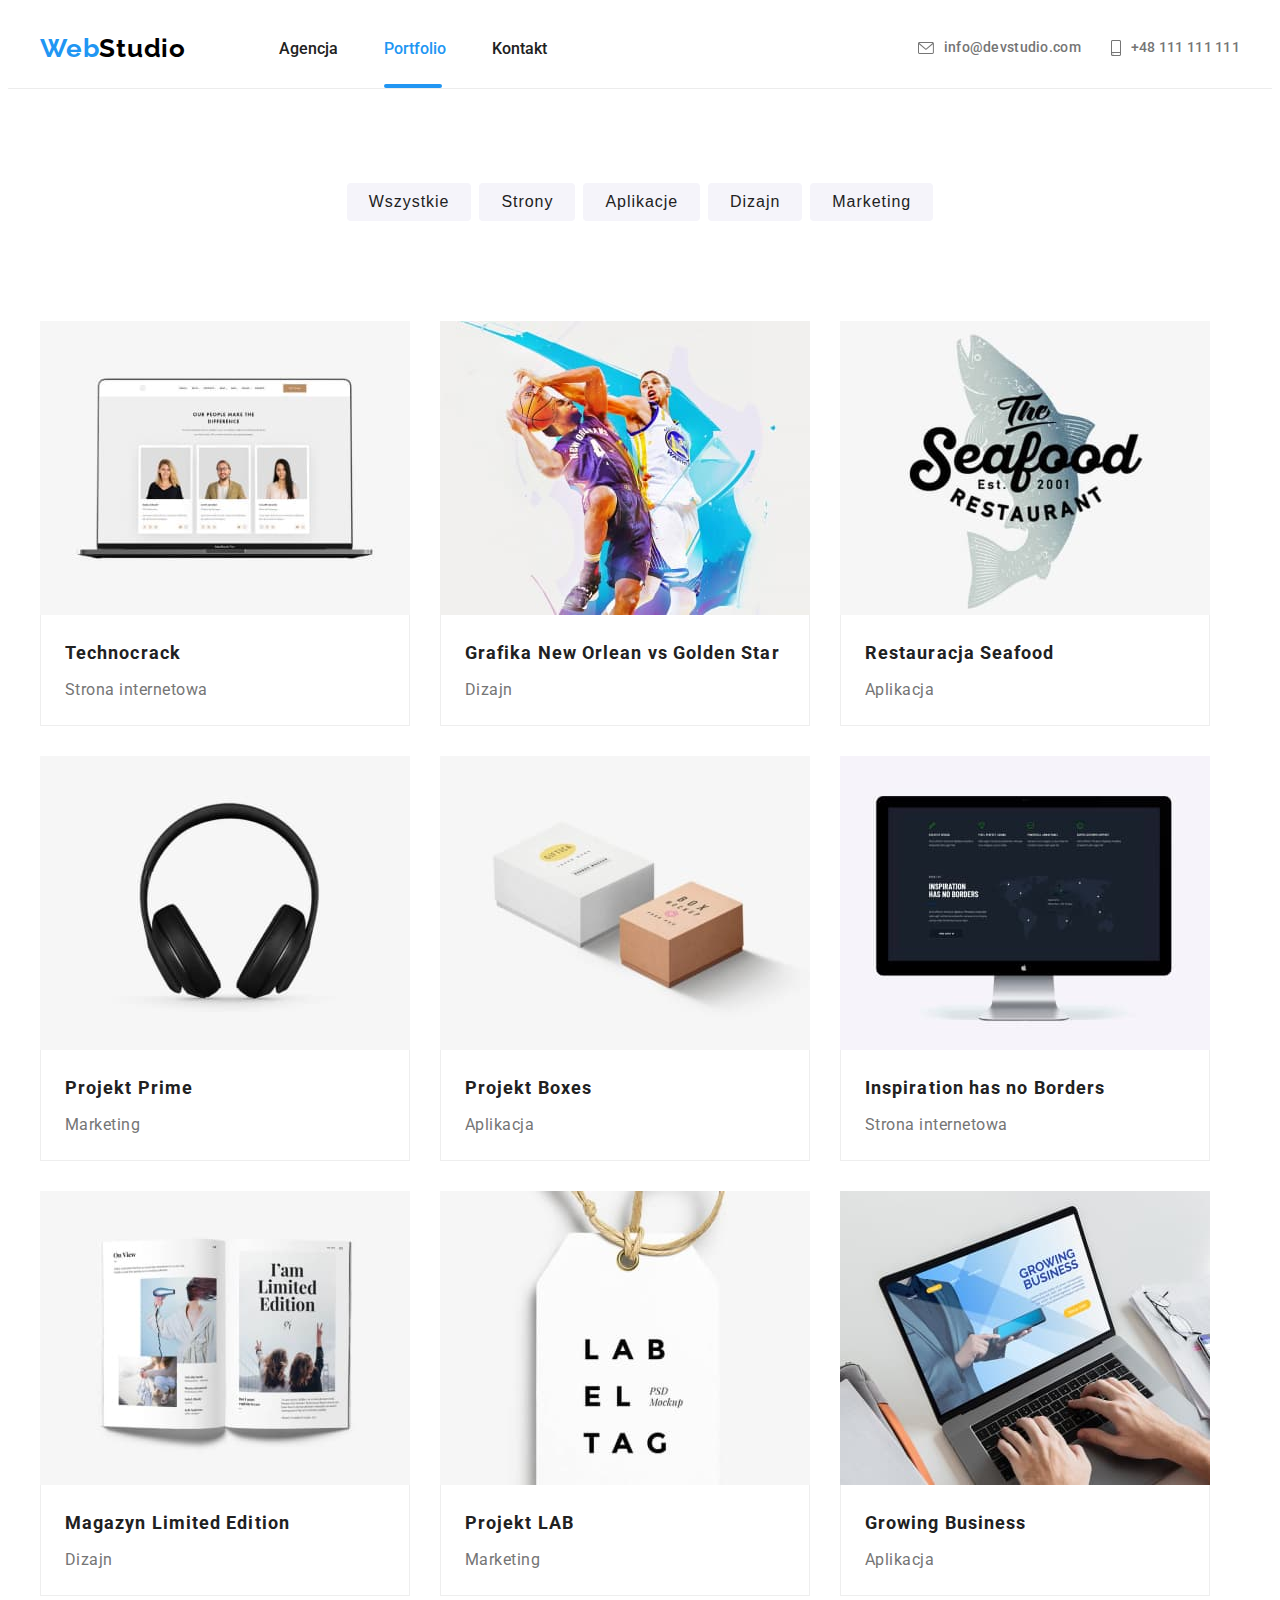
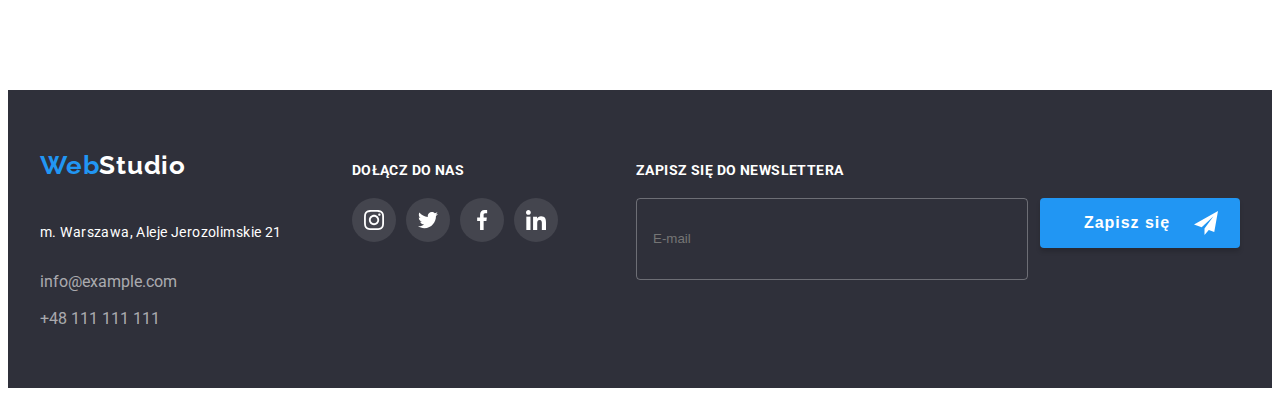
==== commit 7e545fca: "new" ====
--- a/portfolio.html
+++ b/portfolio.html
@@ -319,29 +319,27 @@
             >
           </p>
           <!--ADDRESS-->
-          <address>
-            <ul class="address__list">
-              <li>
-                <a
-                  class="address__link"
-                  href="https://goo.gl/maps/rMT2Ymf6yajYnDqk7"
-                  rel="noopener noreferrer nofollow"
-                  >m. Warszawa, Aleje Jerozolimskie 21</a
-                >
-              </li>
-              <li>
-                <a class="address__item" href="mailto:info@example.com"
-                  >info@example.com</a
-                >
-              </li>
-
-              <li>
-                <a class="address__item" href="tel:+48111111111"
-                  >+48 111 111 111</a
-                >
-              </li>
-            </ul>
-          </address>
+
+          <ul class="address__list">
+            <li>
+              <a
+                class="address__link"
+                href="https://goo.gl/maps/rMT2Ymf6yajYnDqk7"
+                rel="noopener noreferrer nofollow"
+                >m. Warszawa, Aleje Jerozolimskie 21</a
+              >
+            </li>
+            <li>
+              <a class="address__item" href="mailto:info@example.com"
+                >info@example.com</a
+              >
+            </li>
+            <li>
+              <a class="address__item" href="tel:+48111111111"
+                >+48 111 111 111</a
+              >
+            </li>
+          </ul>
         </div>
 
         <div class="join">
--- a/css/main.min.css
+++ b/css/main.min.css
@@ -1,1220 +1 @@
-.advantage {
-  letter-spacing: 0.03em;
-  font-size: 14px;
-  width: 100%;
-  background-color: #fff;
-  padding-bottom: 0;
-}
-.advantage__list {
-  display: -webkit-box;
-  display: -ms-flexbox;
-  display: flex;
-  -webkit-box-pack: justify;
-  -ms-flex-pack: justify;
-  justify-content: space-between;
-  gap: 30px;
-}
-.advantage__item {
-  display: -webkit-box;
-  display: -ms-flexbox;
-  display: flex;
-  padding-left: 15px;
-  padding-right: 15px;
-  -webkit-column-gap: 30px;
-  -moz-column-gap: 30px;
-  column-gap: 30px;
-  margin-top: 30px;
-  -webkit-box-pack: justify;
-  -ms-flex-pack: justify;
-  justify-content: space-between;
-}
-.advantage__icons {
-  background-color: #f5f4fa;
-  padding: 25px 100px;
-  border-radius: 4px;
-}
-.advantage__title {
-  text-transform: uppercase;
-  margin-bottom: 10px;
-  line-height: 1;
-  letter-spacing: 0.03em;
-  margin-top: 30px;
-  color: #212121;
-}
-.advantage__text {
-  color: #757575;
-  font-size: 14px;
-  letter-spacing: 0.03em;
-  text-align: left;
-  line-height: 1.71;
-  margin-top: 10px;
-}
-.customers {
-  background-color: #fff;
-}
-.customers__top {
-  color: #212121;
-  background-color: #fff;
-  font-size: 36px;
-  line-height: 1.16;
-  letter-spacing: 0.03em;
-  text-align: center;
-  margin-bottom: 50px;
-}
-.customers__list {
-  display: -webkit-box;
-  display: -ms-flexbox;
-  display: flex;
-  -webkit-box-pack: center;
-  -ms-flex-pack: center;
-  justify-content: center;
-  -webkit-box-align: center;
-  -ms-flex-align: center;
-  align-items: center;
-  -webkit-column-gap: 30px;
-  -moz-column-gap: 30px;
-  column-gap: 30px;
-}
-.customers__item {
-  fill: #afb1b8;
-  background-color: #fff;
-  border: 1px solid #afb1b8;
-  border-radius: 4px;
-  padding: 17.71px 32px 14.25px 32px;
-  -webkit-transition-property: fill;
-  transition-property: fill;
-  -webkit-transition-duration: 250ms;
-  transition-duration: 250ms;
-  -webkit-transition-timing-function: cubic-bezier(0.4, 0, 0.2, 1);
-  transition-timing-function: cubic-bezier(0.4, 0, 0.2, 1);
-}
-.customers__item:hover,
-.customers__item:focus {
-  fill: #2196f3;
-  border: 1px solid #2196f3;
-  cursor: pointer;
-}
-.footer {
-  background-color: #2f303a;
-  text-decoration: none;
-  padding-top: 60px;
-  padding-bottom: 60px;
-}
-.footer__container {
-  display: -webkit-box;
-  display: -ms-flexbox;
-  display: flex;
-}
-.footer__box {
-  -webkit-box-orient: vertical;
-  -webkit-box-direction: normal;
-  -ms-flex-direction: column;
-  flex-direction: column;
-  display: -webkit-box;
-  display: -ms-flexbox;
-  display: flex;
-  margin-right: 70px;
-}
-.logo {
-  font-family: "Raleway";
-  font-weight: 700;
-  font-size: 26px;
-  text-decoration: none;
-  line-height: 1.19;
-  letter-spacing: 0.03em;
-}
-.logo__first {
-  color: #2196f3;
-}
-.logo__second {
-  color: #fff;
-}
-.logo__second--white {
-  color: #fff;
-}
-.address__list {
-  margin-top: 20px;
-  display: -webkit-box;
-  display: -ms-flexbox;
-  display: flex;
-  -webkit-box-orient: vertical;
-  -webkit-box-direction: normal;
-  -ms-flex-direction: column;
-  flex-direction: column;
-  row-gap: 9px;
-  font-weight: 400;
-  -webkit-transition-property: color;
-  transition-property: color;
-  -webkit-transition-duration: 250ms;
-  transition-duration: 250ms;
-  -webkit-transition-timing-function: cubic-bezier(0.4, 0, 0.2, 1);
-  transition-timing-function: cubic-bezier(0.4, 0, 0.2, 1);
-}
-.address__link {
-  color: #fff;
-  font-size: 14px;
-  line-height: 1.71;
-  letter-spacing: 0.03em;
-  text-decoration: none;
-  font-style: normal;
-  font-weight: 400;
-  gap: 9px;
-  -webkit-transition-property: color;
-  transition-property: color;
-  -webkit-transition-duration: 250ms;
-  transition-duration: 250ms;
-  -webkit-transition-timing-function: cubic-bezier(0.4, 0, 0.2, 1);
-  transition-timing-function: cubic-bezier(0.4, 0, 0.2, 1);
-  margin-bottom: 9px;
-  padding-top: 20px;
-}
-.address__item {
-  color: rgba(255, 255, 255, 0.6);
-  margin-top: 9px;
-  margin-left: 0px;
-  font-weight: 400;
-  display: -webkit-box;
-  display: -ms-flexbox;
-  display: flex;
-  -webkit-box-orient: vertical;
-  -webkit-box-direction: normal;
-  -ms-flex-direction: column;
-  flex-direction: column;
-  row-gap: 9px;
-  -webkit-transition-property: color;
-  transition-property: color;
-  -webkit-transition-duration: 250ms;
-  transition-duration: 250ms;
-  -webkit-transition-timing-function: cubic-bezier(0.4, 0, 0.2, 1);
-  transition-timing-function: cubic-bezier(0.4, 0, 0.2, 1);
-}
-.address__item:hover,
-.address__item:focus {
-  color: #fff;
-}
-.join {
-  display: -webkit-box;
-  display: -ms-flexbox;
-  display: flex;
-  -webkit-box-orient: vertical;
-  -webkit-box-direction: normal;
-  -ms-flex-direction: column;
-  flex-direction: column;
-}
-.join__title {
-  color: #fff;
-  font-size: 14px;
-  line-height: 16px;
-  letter-spacing: 0.03em;
-  text-transform: uppercase;
-  padding-bottom: 20px;
-  padding-top: 12px;
-}
-.join__list {
-  display: -webkit-box;
-  display: -ms-flexbox;
-  display: flex;
-  -webkit-box-pack: center;
-  -ms-flex-pack: center;
-  justify-content: center;
-  gap: 10px;
-}
-.join__icon {
-  display: block;
-  color: #fff;
-}
-.join__item {
-  fill: #fff;
-  background-color: rgba(255, 255, 255, 0.1);
-  border-radius: 50%;
-  padding: 12px;
-  -webkit-transition-property: fill, background-color;
-  transition-property: fill, background-color;
-  -webkit-transition-duration: 250ms;
-  transition-duration: 250ms;
-  -webkit-transition-timing-function: cubic-bezier(0.4, 0, 0.2, 1);
-  transition-timing-function: cubic-bezier(0.4, 0, 0.2, 1);
-}
-.join__item:hover,
-.join__item:focus {
-  cursor: pointer;
-  fill: #fff;
-  background-color: #2196f3;
-  border-radius: 50%;
-}
-.newsletter {
-  margin-left: auto;
-}
-.newsletter__text {
-  display: -webkit-box;
-  display: -ms-flexbox;
-  display: flex;
-  text-transform: uppercase;
-  font-size: 14px;
-  line-height: 16px;
-  letter-spacing: 0.03em;
-  color: #fff;
-  padding-bottom: 20px;
-  padding-top: 12px;
-}
-.newsletter__top {
-  display: -webkit-box;
-  display: -ms-flexbox;
-  display: flex;
-}
-.newsletter__click {
-  background-color: inherit;
-  color: rgba(255, 255, 255, 0.6);
-  border: 1px solid rgba(255, 255, 255, 0.3);
-  border-radius: 4px;
-  height: 50px;
-  width: 358px;
-  padding: 15px 16px;
-}
-.newsletter__btn {
-  display: -webkit-box;
-  display: -ms-flexbox;
-  display: flex;
-  -webkit-box-align: center;
-  -ms-flex-align: center;
-  align-items: center;
-  -webkit-box-pack: center;
-  -ms-flex-pack: center;
-  justify-content: center;
-  text-align: center;
-  width: 200px;
-  height: 50px;
-  color: #fff;
-  background: #2196f3;
-  -webkit-box-shadow: 0px 4px 4px rgba(0, 0, 0, 0.15);
-  box-shadow: 0px 4px 4px rgba(0, 0, 0, 0.15);
-  border-radius: 4px;
-  font-style: normal;
-  font-weight: 700;
-  font-size: 16px;
-  line-height: 1.6;
-  letter-spacing: 0.06em;
-  border: none;
-  cursor: pointer;
-  margin-left: 12px;
-  padding-left: 28px;
-  -webkit-transition-property: -webkit-transform;
-  transition-property: -webkit-transform;
-  transition-property: transform;
-  transition-property: transform, -webkit-transform;
-  -webkit-transition-duration: 250ms;
-  transition-duration: 250ms;
-  -webkit-transition-timing-function: cubic-bezier(0.4, 0, 0.2, 1);
-  transition-timing-function: cubic-bezier(0.4, 0, 0.2, 1);
-}
-.newsletter__btn svg {
-  fill: currentColor;
-  margin-left: 24px;
-}
-.newsletter__icon {
-  fill: currentColor;
-}
-.newsletter__icon--end {
-  margin-left: 24px;
-}
-.newsletter form {
-  display: -webkit-box;
-  display: -ms-flexbox;
-  display: flex;
-}
-.header {
-  background-color: #fff;
-  border-bottom: 1px solid #ececec;
-  width: 100%;
-}
-.header__border {
-  border-bottom: 1px solid #ececec;
-}
-.logo {
-  color: #000;
-  font-family: "Raleway", sans-serif;
-  font-weight: 700;
-  font-size: 26px;
-  line-height: 1.19;
-  letter-spacing: 0.03em;
-  text-decoration: none;
-}
-.logo__color {
-  color: #2196f3;
-}
-.logo__color--black {
-  color: #000;
-}
-.menu {
-  display: -webkit-box;
-  display: -ms-flexbox;
-  display: flex;
-  -webkit-box-align: center;
-  -ms-flex-align: center;
-  align-items: center;
-  gap: 50px;
-  -webkit-box-pack: justify;
-  -ms-flex-pack: justify;
-  justify-content: space-between;
-}
-.menu__list {
-  list-style-type: none;
-  display: -webkit-box;
-  display: -ms-flexbox;
-  display: flex;
-  -webkit-column-gap: 46px;
-  -moz-column-gap: 46px;
-  column-gap: 46px;
-  font-weight: 500;
-  padding-left: 0;
-  color: #212121;
-  margin-left: 93px;
-}
-.menu__list--start {
-  text-decoration: none;
-  color: #212121;
-}
-.menu__link {
-  text-decoration: none;
-  color: #212121;
-  -webkit-transition-property: color;
-  transition-property: color;
-  -webkit-transition-duration: 250ms;
-  transition-duration: 250ms;
-  -webkit-transition-timing-function: cubic-bezier(0.4, 0, 0.2, 1);
-  transition-timing-function: cubic-bezier(0.4, 0, 0.2, 1);
-}
-.menu__link:hover,
-.menu__link:focus {
-  color: #2196f3;
-}
-.menu__link--active::after {
-  background-color: #2196f3;
-  content: "";
-  display: block;
-  position: absolute;
-  bottom: 0;
-  height: 4px;
-  width: 58px;
-  border-radius: 2px;
-}
-.menu__link--active {
-  color: #2196f3;
-}
-.contact {
-  color: #757575;
-  display: -webkit-box;
-  display: -ms-flexbox;
-  display: flex;
-  font-size: 14px;
-  line-height: 1.14;
-  font-weight: 500;
-  letter-spacing: 0.02em;
-  text-decoration: none;
-  gap: 30px;
-  margin-left: auto;
-}
-.contact__item {
-  color: #757575;
-  text-decoration: none;
-}
-.contact__item .contact__item:hover,
-.contact__item .contact__item:focus {
-  color: #2196f3;
-}
-.contact__link {
-  color: #757575;
-  font-size: 14px;
-  line-height: 1.14;
-  font-weight: 500;
-  letter-spacing: 0.02em;
-  text-decoration: none;
-  display: -webkit-box;
-  display: -ms-flexbox;
-  display: flex;
-  -webkit-column-gap: 10px;
-  -moz-column-gap: 10px;
-  column-gap: 10px;
-  -webkit-box-align: center;
-  -ms-flex-align: center;
-  align-items: center;
-  -webkit-transition-property: color;
-  transition-property: color;
-  -webkit-transition-duration: 250ms;
-  transition-duration: 250ms;
-  -webkit-transition-timing-function: cubic-bezier(0.4, 0, 0.2, 1);
-  transition-timing-function: cubic-bezier(0.4, 0, 0.2, 1);
-}
-.contact__link:hover,
-.contact__link:focus {
-  color: #2196f3;
-}
-.contact__icon {
-  fill: currentColor;
-}
-.slogan {
-  background-color: #2f303a;
-  background-image: url("../images/sloganimg.jpg"),
-    -webkit-gradient(linear, left top, left bottom, from(rgba(47, 48, 58, 0.4)), to(rgba(47, 48, 58, 0.4)));
-  background-image: url("../images/sloganimg.jpg"),
-    linear-gradient(rgba(47, 48, 58, 0.4), rgba(47, 48, 58, 0.4));
-  display: -webkit-box;
-  display: -ms-flexbox;
-  display: flex;
-  background-size: 1600px auto;
-  background-repeat: no-repeat;
-  background-position: center;
-  padding-top: 200px;
-  padding-bottom: 200px;
-}
-.slogan__title {
-  color: #fff;
-  font-weight: 900;
-  text-transform: uppercase;
-  font-size: 44px;
-  font-weight: 900;
-  line-height: 1.4;
-  letter-spacing: 0.06em;
-  text-align: center;
-  margin: 0 auto;
-  width: 696px;
-}
-.slogan__btn {
-  display: block;
-  font-family: "Roboto";
-  font-weight: 700;
-  font-size: 16px;
-  line-height: 1.9;
-  -webkit-box-align: center;
-  -ms-flex-align: center;
-  align-items: center;
-  text-align: center;
-  letter-spacing: 0.06em;
-  color: #fff;
-  background-color: #2196f3;
-  -webkit-box-shadow: 0px 4px 4px rgba(0, 0, 0, 0.1490196078);
-  box-shadow: 0px 4px 4px rgba(0, 0, 0, 0.1490196078);
-  border-radius: 4px;
-  border: none;
-  padding: 10px 40px;
-  cursor: pointer;
-  margin-left: auto;
-  margin-right: auto;
-  margin-top: 30px;
-}
-.backdrop {
-  position: fixed;
-  visibility: visible;
-  opacity: 1;
-  left: 0;
-  top: 0;
-  width: 100%;
-  height: 100%;
-  background-color: rgba(0, 0, 0, 0.2);
-  -webkit-transition-property: opacity, visibility, -webkit-transform;
-  transition-property: opacity, visibility, -webkit-transform;
-  transition-property: opacity, transform, visibility;
-  transition-property: opacity, transform, visibility, -webkit-transform;
-  -webkit-transition-duration: 250ms;
-  transition-duration: 250ms;
-  z-index: 100;
-}
-.is-hidden {
-  -webkit-transform: rotate(100deg);
-  transform: rotate(100deg);
-  visibility: hidden;
-  pointer-events: none;
-  opacity: 0;
-}
-.modal {
-  background-color: #fff;
-  position: absolute;
-  top: 50%;
-  left: 50%;
-  width: 528px;
-  height: 581px;
-  -webkit-transform: translate(-50%, -50%);
-  transform: translate(-50%, -50%);
-  -webkit-box-shadow: 0px 1px 3px rgba(0, 0, 0, 0.12),
-    0px 1px 1px rgba(0, 0, 0, 0.14), 0px 2px 1px rgba(0, 0, 0, 0.2);
-  box-shadow: 0px 1px 3px rgba(0, 0, 0, 0.12), 0px 1px 1px rgba(0, 0, 0, 0.14),
-    0px 2px 1px rgba(0, 0, 0, 0.2);
-  border-radius: 4px;
-}
-.modal__close {
-  position: absolute;
-  top: 8px;
-  right: 8px;
-  width: 30px;
-  height: 30px;
-  border-radius: 50%;
-  background-color: #fff;
-  border: 1px solid rgba(0, 0, 0, 0.1);
-  cursor: pointer;
-  -webkit-transition-property: -webkit-transform;
-  transition-property: -webkit-transform;
-  transition-property: transform;
-  transition-property: transform, -webkit-transform;
-  -webkit-transition-duration: 250ms;
-  transition-duration: 250ms;
-  -webkit-transition-timing-function: cubic-bezier(0.4, 0, 0.2, 1);
-  transition-timing-function: cubic-bezier(0.4, 0, 0.2, 1);
-}
-.modal__close:hover {
-  -webkit-transform: scale(1.5);
-  transform: scale(1.5);
-}
-.modal__close:active {
-  -webkit-transform: rotate(100deg);
-  transform: rotate(100deg);
-}
-.modal__form {
-  padding: 40px;
-}
-.modal__form textarea {
-  resize: none;
-  width: 448px;
-  height: 120px;
-  border: 1px solid rgba(33, 33, 33, 0.2);
-  border-radius: 4px;
-  margin-top: 4px;
-  padding: 12px 16px;
-  font-size: 12px;
-  line-height: 14px;
-  letter-spacing: 0.01em;
-  outline: none;
-  -webkit-transition-property: border-color;
-  transition-property: border-color;
-  -webkit-transition-duration: 250ms;
-  transition-duration: 250ms;
-  -webkit-transition-timing-function: cubic-bezier(0.4, 0, 0.2, 1);
-  transition-timing-function: cubic-bezier(0.4, 0, 0.2, 1);
-}
-.modal__form textarea::-webkit-input-placeholder {
-  color: rgba(117, 117, 117, 0.5);
-}
-.modal__form textarea::-moz-placeholder {
-  color: rgba(117, 117, 117, 0.5);
-}
-.modal__form textarea:-ms-input-placeholder {
-  color: rgba(117, 117, 117, 0.5);
-}
-.modal__form textarea::-ms-input-placeholder {
-  color: rgba(117, 117, 117, 0.5);
-}
-.modal__form textarea::placeholder {
-  color: rgba(117, 117, 117, 0.5);
-}
-.modal__form textarea::-webkit-input-placeholder__form textarea:focus {
-  border-color: #2196f3;
-}
-.modal__form textarea::-moz-placeholder__form textarea:focus {
-  border-color: #2196f3;
-}
-.modal__form textarea:-ms-input-placeholder__form textarea:focus {
-  border-color: #2196f3;
-}
-.modal__form textarea::-ms-input-placeholder__form textarea:focus {
-  border-color: #2196f3;
-}
-.modal__form textarea::placeholder__form textarea:focus {
-  border-color: #2196f3;
-}
-.modal__header {
-  font-size: 20px;
-  line-height: 23px;
-  text-align: center;
-  letter-spacing: 0.03em;
-  padding-top: 40px;
-  margin-bottom: 12px;
-  color: #212121;
-}
-.modal_label {
-  display: -webkit-box;
-  display: -ms-flexbox;
-  display: flex;
-  position: relative;
-  margin-bottom: 10px;
-  -webkit-box-orient: vertical;
-  -webkit-box-direction: normal;
-  -ms-flex-direction: column;
-  flex-direction: column;
-  padding-left: 40px;
-  padding-right: 40px;
-  margin-bottom: 10px;
-  font-weight: 400;
-  font-size: 12px;
-  line-height: 14px;
-  letter-spacing: 0.01em;
-  color: #757575;
-}
-.modal__label input {
-  width: 448px;
-  height: 40px;
-  border: 1px solid rgba(33, 33, 33, 0.2);
-  border-radius: 4px;
-  margin-top: 4px;
-  padding-left: 42px;
-  outline: none;
-  -webkit-transition-property: border-color;
-  transition-property: border-color;
-  -webkit-transition-duration: 250ms;
-  transition-duration: 250ms;
-  -webkit-transition-timing-function: cubic-bezier(0.4, 0, 0.2, 1);
-  transition-timing-function: cubic-bezier(0.4, 0, 0.2, 1);
-}
-.modal__label input:focus {
-  border-color: #2196f3;
-}
-.modal__labelinput:focus + svg {
-  fill: #2196f3;
-}
-.modal__label svg {
-  position: absolute;
-  left: 15px;
-  fill: #212121;
-  -webkit-transition-property: fill;
-  transition-property: fill;
-  -webkit-transition-duration: 250ms;
-  transition-duration: 250ms;
-  -webkit-transition-timing-function: cubic-bezier(0.4, 0, 0.2, 1);
-  transition-timing-function: cubic-bezier(0.4, 0, 0.2, 1);
-}
-.modal input:focus + .modal__text {
-  fill: #2196f3;
-}
-.modal__text {
-  font-size: 12px;
-  line-height: 1.17;
-  letter-spacing: 0.01em;
-  display: -webkit-box;
-  display: -ms-flexbox;
-  display: flex;
-  -webkit-box-orient: vertical;
-  -webkit-box-direction: normal;
-  -ms-flex-direction: column;
-  flex-direction: column;
-  margin-bottom: 10px;
-  font-weight: 400;
-  font-size: 12px;
-  line-height: 14px;
-  letter-spacing: 0.01em;
-  color: #757575;
-}
-.modal__icon {
-  position: absolute;
-  display: block;
-  top: 55%;
-  left: 15px;
-  fill: #212121;
-}
-.modal__input {
-  width: 100%;
-  height: 40px;
-  border: solid 1px;
-  border-radius: 4px;
-  margin-top: 4px;
-  padding-left: 42px;
-  padding-top: 12px;
-  padding-bottom: 12px;
-}
-.modal__input input {
-  border: 1px solid rgba(33, 33, 33, 0.2);
-  border-radius: 4px;
-  width: 448px;
-  height: 40px;
-  margin-top: 4px;
-  padding-left: 42px;
-  outline: none;
-  -webkit-transition-property: border-color;
-  transition-property: border-color;
-  -webkit-transition-duration: 250ms;
-  transition-duration: 250ms;
-  -webkit-transition-timing-function: cubic-bezier(0.4, 0, 0.2, 1);
-  transition-timing-function: cubic-bezier(0.4, 0, 0.2, 1);
-}
-.modal__textarea {
-  resize: none;
-  width: 448px;
-  height: 120px;
-  border: 1px solid rgba(33, 33, 33, 0.2);
-  border-radius: 4px;
-  margin-top: 4px;
-  padding: 12px 16px;
-  font-size: 12px;
-  line-height: 14px;
-  letter-spacing: 0.01em;
-  outline: none;
-  -webkit-transition-property: border-color;
-  transition-property: border-color;
-  -webkit-transition-duration: 250ms;
-  transition-duration: 250ms;
-  -webkit-transition-timing-function: cubic-bezier(0.4, 0, 0.2, 1);
-  transition-timing-function: cubic-bezier(0.4, 0, 0.2, 1);
-}
-.modal__textarea::-webkit-input-placeholder {
-  color: rgba(117, 117, 117, 0.5);
-}
-.modal__textarea::-moz-placeholder {
-  color: rgba(117, 117, 117, 0.5);
-}
-.modal__textarea:-ms-input-placeholder {
-  color: rgba(117, 117, 117, 0.5);
-}
-.modal__textarea::-ms-input-placeholder {
-  color: rgba(117, 117, 117, 0.5);
-}
-.modal__textarea::placeholder {
-  color: rgba(117, 117, 117, 0.5);
-}
-.modal__textarea:focus {
-  border-color: #2196f3;
-}
-.modal__links {
-  text-decoration: underline;
-  color: #2196f3;
-  -webkit-transition-property: font-weight, -webkit-transform;
-  transition-property: font-weight, -webkit-transform;
-  transition-property: transform, font-weight;
-  transition-property: transform, font-weight, -webkit-transform;
-  -webkit-transition-duration: 250ms;
-  transition-duration: 250ms;
-  -webkit-transition-timing-function: cubic-bezier(0.4, 0, 0.2, 1);
-  transition-timing-function: cubic-bezier(0.4, 0, 0.2, 1);
-}
-.modal__links:hover,
-.modal__links:focus {
-  -webkit-transform: scale(1.03);
-  transform: scale(1.03);
-  font-weight: 400;
-}
-.modal__checkbox {
-  color: #757575;
-  font-size: 14px;
-  line-height: 24px;
-  letter-spacing: 0.03em;
-  margin-left: 7px;
-  position: relative;
-  display: inline-block;
-  cursor: pointer;
-}
-[type="checkbox"] + .modal__checkbox::before {
-  content: "";
-  position: absolute;
-  width: 16px;
-  height: 15px;
-  left: -20px;
-  top: 4px;
-  background-image: url("data:image/svg+xml;charset=utf8,%3Csvg xmlns='http://www.w3.org/2000/svg' width='16' height='15' fill='none'%3E%3Cpath fill='%23212121' d='M14.222 1.667v11.666H1.778V1.667h12.444Zm0-1.667H1.778C.8 0 0 .75 0 1.667v11.666C0 14.25.8 15 1.778 15h12.444C15.2 15 16 14.25 16 13.333V1.667C16 .75 15.2 0 14.222 0Z'/%3E%3C/svg%3E");
-  background-repeat: no-repeat;
-  background-size: contain;
-}
-[type="checkbox"]:focus + .modal__checkbox::before {
-  outline: 4px;
-  outline-color: #2196f3;
-}
-[type="checkbox"]:checked + .modal__checkbox::after {
-  content: "";
-  position: absolute;
-  width: 16px;
-  height: 15px;
-  left: -20px;
-  top: 4px;
-  background-image: url("data:image/svg+xml;charset=utf8,%3Csvg xmlns='http://www.w3.org/2000/svg' width='16' height='15' fill='none'%3E%3Crect width='16' height='15' fill='%232196F3' rx='2'/%3E%3Cpath fill='%23fff' stroke='%23fff' stroke-width='.2' d='m3.957 7.752-.069-.066-.069.065-.888.842-.076.072.076.073 3.496 3.334.069.066.069-.066 7.504-7.158.076-.073-.076-.072-.882-.841-.069-.066-.069.066-6.553 6.246-2.539-2.422Z'/%3E%3C/svg%3E");
-  background-size: contain;
-  -webkit-transform: scale(1.05);
-  transform: scale(1.05);
-  opacity: 1;
-  -webkit-transition-property: opacity, -webkit-transform;
-  transition-property: opacity, -webkit-transform;
-  transition-property: transform, opacity;
-  transition-property: transform, opacity, -webkit-transform;
-  -webkit-transition-duration: 0.3s;
-  transition-duration: 0.3s;
-}
-[type="checkbox"]:not(:checked) + .modal__checkbox::after {
-  content: "";
-  position: absolute;
-  width: 16px;
-  height: 15px;
-  left: -20px;
-  top: 4px;
-  background-image: url("data:image/svg+xml;charset=utf8,%3Csvg xmlns='http://www.w3.org/2000/svg' width='16' height='15' fill='none'%3E%3Crect width='16' height='15' fill='%232196F3' rx='2'/%3E%3Cpath fill='%23fff' stroke='%23fff' stroke-width='.2' d='m3.957 7.752-.069-.066-.069.065-.888.842-.076.072.076.073 3.496 3.334.069.066.069-.066 7.504-7.158.076-.073-.076-.072-.882-.841-.069-.066-.069.066-6.553 6.246-2.539-2.422Z'/%3E%3C/svg%3E");
-  background-size: contain;
-  -webkit-transform: scale(0);
-  transform: scale(0);
-  opacity: 0;
-}
-.checkbox__text {
-  font-size: 14px;
-  line-height: 24px;
-  letter-spacing: 0.03em;
-  color: #757575;
-  margin-left: 7px;
-  position: relative;
-  display: inline-block;
-  cursor: pointer;
-}
-.modal__check {
-  position: absolute;
-  top: 0;
-  left: 0;
-  width: 16px;
-  height: 15px;
-  visibility: hidden;
-  border-radius: 2px;
-  top: 0;
-  margin-left: 15px;
-}
-.modal__box {
-  position: absolute;
-  border-radius: 2px;
-  margin-left: 15px;
-}
-.modal__btn {
-  color: #fff;
-  background: #2196f3;
-  -webkit-box-shadow: 0px 4px 4px rgba(0, 0, 0, 0.15);
-  box-shadow: 0px 4px 4px rgba(0, 0, 0, 0.15);
-  width: 200px;
-  height: 50px;
-  border-radius: 4px;
-  border: none;
-  cursor: pointer;
-  display: block;
-  margin-left: auto;
-  margin-right: auto;
-  margin-top: 30px;
-  letter-spacing: 0.06em;
-  -webkit-transition-property: -webkit-transform;
-  transition-property: -webkit-transform;
-  transition-property: transform;
-  transition-property: transform, -webkit-transform;
-  -webkit-transition-duration: 250ms;
-  transition-duration: 250ms;
-  -webkit-transition-timing-function: cubic-bezier(0.4, 0, 0.2, 1);
-  transition-timing-function: cubic-bezier(0.4, 0, 0.2, 1);
-}
-.offer {
-  background-color: #fff;
-}
-.offer__header {
-  color: #212121;
-  font-size: 36px;
-  line-height: 1.16;
-  text-align: center;
-  letter-spacing: 0.03em;
-  margin-bottom: 50px;
-  background-color: #fff;
-}
-.offer__list {
-  display: -webkit-box;
-  display: -ms-flexbox;
-  display: flex;
-  -webkit-box-pack: justify;
-  -ms-flex-pack: justify;
-  justify-content: space-between;
-  padding: 0 15px;
-  margin-top: 50px;
-}
-.offer__item {
-  display: block;
-}
-.offer__title {
-  position: relative;
-}
-.offer__image {
-  position: relative;
-}
-.offer__text {
-  background-color: rgba(47, 48, 58, 0.8);
-  color: #fff;
-  position: absolute;
-  text-align: center;
-  left: 0;
-  right: 0;
-  bottom: 0;
-  font-weight: 700;
-  font-size: 14px;
-  line-height: 16px;
-  text-align: center;
-  letter-spacing: 0.03em;
-  text-transform: uppercase;
-  padding: 27px 0;
-}
-.team {
-  background-color: #f5f4fa;
-  width: 100%;
-}
-.team__header {
-  color: #212121;
-  text-align: center;
-  font-size: 36px;
-  line-height: 1.16;
-  letter-spacing: 0.03em;
-  margin-bottom: 50px;
-}
-.team__list {
-  display: -webkit-box;
-  display: -ms-flexbox;
-  display: flex;
-  -webkit-box-pack: justify;
-  -ms-flex-pack: justify;
-  justify-content: space-between;
-  width: 100%;
-  margin-top: 50px;
-}
-.team__item {
-  background-color: #fff;
-  -webkit-box-shadow: 0px 2px 1px rgba(0, 0, 0, 0.2),
-    0px 1px 1px rgba(0, 0, 0, 0.1411764706),
-    0px 1px 3px rgba(0, 0, 0, 0.1215686275);
-  box-shadow: 0px 2px 1px rgba(0, 0, 0, 0.2),
-    0px 1px 1px rgba(0, 0, 0, 0.1411764706),
-    0px 1px 3px rgba(0, 0, 0, 0.1215686275);
-  border-radius: 0px 0px 4px 4px;
-}
-.team__img {
-  display: block;
-}
-.team__top {
-  color: #212121;
-  font-size: 16px;
-  font-weight: 500;
-  line-height: 1.2;
-  text-align: center;
-  letter-spacing: 0.03em;
-  margin: 30px auto 10px;
-}
-.team__text {
-  color: #757575;
-  font-size: 16px;
-  line-height: 1.2;
-  text-align: center;
-  letter-spacing: 0.03em;
-  margin: 10px auto 16px;
-}
-.team__social {
-  display: -webkit-box;
-  display: -ms-flexbox;
-  display: flex;
-  -webkit-box-pack: center;
-  -ms-flex-pack: center;
-  justify-content: center;
-  -webkit-box-align: center;
-  -ms-flex-align: center;
-  align-items: center;
-  -webkit-column-gap: 10px;
-  -moz-column-gap: 10px;
-  column-gap: 10px;
-  padding-bottom: 30px;
-}
-.team__link {
-  display: block;
-  fill: #afb1b8;
-  background-color: #fff;
-  -webkit-transition-property: fill, background-color, border-radius;
-  transition-property: fill, background-color, border-radius;
-  -webkit-transition-duration: 250ms;
-  transition-duration: 250ms;
-  -webkit-transition-timing-function: cubic-bezier(0.4, 0, 0.2, 1);
-  transition-timing-function: cubic-bezier(0.4, 0, 0.2, 1);
-  padding: 12px;
-  border-radius: 50%;
-}
-.team__link:hover,
-.team__link:focus {
-  fill: #fff;
-  background-color: #2196f3;
-}
-.team__icon {
-  display: block;
-}
-.container {
-  max-width: 1200px;
-  padding: 0 15px;
-  margin: 0 auto;
-}
-.container--set {
-  display: -webkit-box;
-  display: -ms-flexbox;
-  display: flex;
-  -webkit-box-align: center;
-  -ms-flex-align: center;
-  align-items: center;
-  height: 80px;
-  position: relative;
-}
-h1,
-h2,
-h3,
-h4,
-h5,
-h6,
-p,
-a {
-  margin: 0;
-}
-body {
-  font-family: "Roboto", sans-serif;
-  color: #212121;
-}
-a {
-  text-decoration: none;
-}
-ul {
-  list-style: none;
-  margin: 0;
-  padding: 0;
-}
-.section {
-  padding-top: 94px;
-  padding-bottom: 94px;
-}
-.submenu {
-  padding-left: 15px;
-  padding-right: 15px;
-  padding-bottom: 50px;
-}
-.submenu__buttons {
-  display: -webkit-box;
-  display: -ms-flexbox;
-  display: flex;
-  -webkit-box-pack: center;
-  -ms-flex-pack: center;
-  justify-content: center;
-  -webkit-column-gap: 8px;
-  -moz-column-gap: 8px;
-  column-gap: 8px;
-  padding-left: 0;
-  margin-bottom: 50px;
-  -webkit-transition-property: fill;
-  transition-property: fill;
-  -webkit-transition-duration: 250ms;
-  transition-duration: 250ms;
-  -webkit-transition-timing-function: cubic-bezier(0.4, 0, 0.2, 1);
-  transition-timing-function: cubic-bezier(0.4, 0, 0.2, 1);
-}
-.submenu__btn {
-  background-color: #f5f4fa;
-  color: var(--text-primary-color);
-  border: 0;
-  border-radius: 4px;
-  font-weight: 500;
-  font-size: 16px;
-  line-height: 1.62;
-  text-align: center;
-  cursor: pointer;
-  letter-spacing: 0.06em;
-  padding: 6px 22px;
-  -webkit-transition-property: color, background-color, -webkit-box-shadow;
-  transition-property: color, background-color, -webkit-box-shadow;
-  transition-property: color, background-color, box-shadow;
-  transition-property: color, background-color, box-shadow, -webkit-box-shadow;
-  -webkit-transition-duration: 250ms;
-  transition-duration: 250ms;
-  -webkit-transition-timing-function: cubic-bezier(0.4, 0, 0.2, 1);
-  transition-timing-function: cubic-bezier(0.4, 0, 0.2, 1);
-}
-.submenu__btn:hover,
-.submenu__btn:focus {
-  background-color: #2196f3;
-  color: #fff;
-  -webkit-box-shadow: 0px 4px 4px rgba(0, 0, 0, 0.1490196078);
-  box-shadow: 0px 4px 4px rgba(0, 0, 0, 0.1490196078);
-}
-.photo {
-  display: -webkit-box;
-  display: -ms-flexbox;
-  display: flex;
-  -ms-flex-wrap: wrap;
-  flex-wrap: wrap;
-  padding-left: 0;
-  gap: 30px;
-}
-.photo__project:hover .overlay {
-  -webkit-transform: translateX(0);
-  transform: translateX(0);
-}
-.photo__project {
-  -webkit-transition-property: -webkit-box-shadow;
-  transition-property: -webkit-box-shadow;
-  transition-property: box-shadow;
-  transition-property: box-shadow, -webkit-box-shadow;
-  -webkit-transition-duration: 250ms;
-  transition-duration: 250ms;
-  -webkit-transition-timing-function: cubic-bezier(0.4, 0, 0.2, 1);
-  transition-timing-function: cubic-bezier(0.4, 0, 0.2, 1);
-}
-.photo__section {
-  position: relative;
-  margin-left: auto;
-  margin-right: auto;
-  overflow: hidden;
-  width: 370px;
-  height: 294px;
-}
-.photo__section__section:hover .overlay {
-  -webkit-transform: translateX(0);
-  transform: translateX(0);
-}
-.photo__img {
-  display: block;
-}
-.overlay {
-  background-color: rgba(33, 150, 243, 0.8980392157);
-  color: #fff;
-  position: absolute;
-  left: 0;
-  top: 0px;
-  padding: 49px 45px 49px 24px;
-  width: 100%;
-  height: 100%;
-  font-weight: 400;
-  font-size: 18px;
-  line-height: 28px;
-  letter-spacing: 0.03em;
-  -webkit-transform: translateY(100%);
-  transform: translateY(100%);
-  -webkit-transition-property: -webkit-transform;
-  transition-property: -webkit-transform;
-  transition-property: transform;
-  transition-property: transform, -webkit-transform;
-  -webkit-transition-duration: 250ms;
-  transition-duration: 250ms;
-  -webkit-transition-timing-function: cubic-bezier(0.4, 0, 0.2, 1);
-  transition-timing-function: cubic-bezier(0.4, 0, 0.2, 1);
-}
-.overlay__text {
-  color: #fff;
-  font-weight: 400;
-  font-size: 18px;
-  letter-spacing: 0.03em;
-  line-height: 1.6;
-  padding: 49px 45px 49px 24px;
-}
-.photo__border {
-  border: solid 1px;
-  border-color: #eee;
-  border-top: 0;
-  padding: 20px 24px;
-}
-.photo__border__header {
-  color: #212121;
-  font-size: 18px;
-  line-height: 2;
-  font-weight: 700;
-  letter-spacing: 0.06em;
-  border-left: 1px solid #eee;
-  border-right: 1px solid #eee;
-  margin-bottom: 4px;
-}
-.photo__border__text {
-  color: #757575;
-  font-size: 16px;
-  line-height: 1.87;
-  letter-spacing: 0.06em;
-  border-left: 1px solid #eee;
-  border-right: 1px solid #eee;
-  border-bottom: 1px solid #eee;
-} /*# sourceMappingURL=main.min.css.map */
+.advantage{letter-spacing:.03em;font-size:14px;width:100%;background-color:#fff;padding-bottom:0}.advantage__list{display:-webkit-box;display:-ms-flexbox;display:flex;-webkit-box-pack:justify;-ms-flex-pack:justify;justify-content:space-between;gap:30px}.advantage__item{display:-webkit-box;display:-ms-flexbox;display:flex;padding-left:15px;padding-right:15px;-webkit-column-gap:30px;-moz-column-gap:30px;column-gap:30px;margin-top:30px;-webkit-box-pack:justify;-ms-flex-pack:justify;justify-content:space-between}.advantage__icons{background-color:#f5f4fa;padding:25px 100px;border-radius:4px}.advantage__title{text-transform:uppercase;margin-bottom:10px;line-height:1;letter-spacing:.03em;margin-top:30px;color:#212121}.advantage__text{color:#757575;font-size:14px;letter-spacing:.03em;text-align:left;line-height:1.71;margin-top:10px}.customers{background-color:#fff}.customers__top{color:#212121;background-color:#fff;font-size:36px;line-height:1.16;letter-spacing:.03em;text-align:center;margin-bottom:50px}.customers__list{display:-webkit-box;display:-ms-flexbox;display:flex;-webkit-box-pack:center;-ms-flex-pack:center;justify-content:center;-webkit-box-align:center;-ms-flex-align:center;align-items:center;-webkit-column-gap:30px;-moz-column-gap:30px;column-gap:30px}.customers__item{fill:#afb1b8;background-color:#fff;border:1px solid #afb1b8;border-radius:4px;padding:17.71px 32px 14.25px 32px;-webkit-transition-property:fill;transition-property:fill;-webkit-transition-duration:250ms;transition-duration:250ms;-webkit-transition-timing-function:cubic-bezier(0.4, 0, 0.2, 1);transition-timing-function:cubic-bezier(0.4, 0, 0.2, 1)}.customers__item:hover,.customers__item:focus{fill:#2196f3;border:1px solid #2196f3;cursor:pointer}.footer{background-color:#2f303a;text-decoration:none;padding-top:60px;padding-bottom:60px}.footer__container{display:-webkit-box;display:-ms-flexbox;display:flex}.footer__box{-webkit-box-orient:vertical;-webkit-box-direction:normal;-ms-flex-direction:column;flex-direction:column;display:-webkit-box;display:-ms-flexbox;display:flex;margin-right:70px}.logo{font-family:"Raleway";font-weight:700;font-size:26px;text-decoration:none;line-height:1.19;letter-spacing:.03em}.logo__first{color:#2196f3}.logo__second{color:#fff}.logo__second--white{color:#fff}.address__list{margin-top:20px;display:-webkit-box;display:-ms-flexbox;display:flex;-webkit-box-orient:vertical;-webkit-box-direction:normal;-ms-flex-direction:column;flex-direction:column;row-gap:9px;font-weight:400;-webkit-transition-property:color;transition-property:color;-webkit-transition-duration:250ms;transition-duration:250ms;-webkit-transition-timing-function:cubic-bezier(0.4, 0, 0.2, 1);transition-timing-function:cubic-bezier(0.4, 0, 0.2, 1)}.address__link{color:#fff;font-size:14px;line-height:1.71;letter-spacing:.03em;display:-webkit-box;display:-ms-flexbox;display:flex;text-decoration:none;font-style:normal;font-weight:400;gap:9px;-webkit-transition-property:color;transition-property:color;-webkit-transition-duration:250ms;transition-duration:250ms;-webkit-transition-timing-function:cubic-bezier(0.4, 0, 0.2, 1);transition-timing-function:cubic-bezier(0.4, 0, 0.2, 1);margin-bottom:9px;padding-top:20px}.address__item{color:rgba(255,255,255,.6);margin-top:9px;margin-left:0px;font-weight:400;display:-webkit-box;display:-ms-flexbox;display:flex;-webkit-box-orient:vertical;-webkit-box-direction:normal;-ms-flex-direction:column;flex-direction:column;row-gap:9px;-webkit-transition-property:color;transition-property:color;-webkit-transition-duration:250ms;transition-duration:250ms;-webkit-transition-timing-function:cubic-bezier(0.4, 0, 0.2, 1);transition-timing-function:cubic-bezier(0.4, 0, 0.2, 1)}.address__item:hover,.address__item:focus{color:#fff}.join{display:-webkit-box;display:-ms-flexbox;display:flex;-webkit-box-orient:vertical;-webkit-box-direction:normal;-ms-flex-direction:column;flex-direction:column}.join__title{color:#fff;font-size:14px;line-height:16px;letter-spacing:.03em;text-transform:uppercase;padding-bottom:20px;padding-top:12px}.join__list{display:-webkit-box;display:-ms-flexbox;display:flex;-webkit-box-pack:center;-ms-flex-pack:center;justify-content:center;gap:10px}.join__icon{display:block;color:#fff}.join__item{fill:#fff;background-color:rgba(255,255,255,.1);border-radius:50%;padding:12px;-webkit-transition-property:fill,background-color;transition-property:fill,background-color;-webkit-transition-duration:250ms;transition-duration:250ms;-webkit-transition-timing-function:cubic-bezier(0.4, 0, 0.2, 1);transition-timing-function:cubic-bezier(0.4, 0, 0.2, 1)}.join__item:hover,.join__item:focus{cursor:pointer;fill:#fff;background-color:#2196f3;border-radius:50%}.newsletter{margin-left:auto}.newsletter__text{display:-webkit-box;display:-ms-flexbox;display:flex;text-transform:uppercase;font-size:14px;line-height:16px;letter-spacing:.03em;color:#fff;padding-bottom:20px;padding-top:12px}.newsletter__top{display:-webkit-box;display:-ms-flexbox;display:flex}.newsletter__click{background-color:inherit;color:rgba(255,255,255,.6);border:1px solid rgba(255,255,255,.3);border-radius:4px;height:50px;width:358px;padding:15px 16px}.newsletter__btn{display:-webkit-box;display:-ms-flexbox;display:flex;-webkit-box-align:center;-ms-flex-align:center;align-items:center;-webkit-box-pack:center;-ms-flex-pack:center;justify-content:center;text-align:center;width:200px;height:50px;color:#fff;background:#2196f3;-webkit-box-shadow:0px 4px 4px rgba(0,0,0,.15);box-shadow:0px 4px 4px rgba(0,0,0,.15);border-radius:4px;font-style:normal;font-weight:700;font-size:16px;line-height:1.6;letter-spacing:.06em;border:none;cursor:pointer;margin-left:12px;padding-left:28px;-webkit-transition-property:-webkit-transform;transition-property:-webkit-transform;transition-property:transform;transition-property:transform, -webkit-transform;-webkit-transition-duration:250ms;transition-duration:250ms;-webkit-transition-timing-function:cubic-bezier(0.4, 0, 0.2, 1);transition-timing-function:cubic-bezier(0.4, 0, 0.2, 1)}.newsletter__btn svg{fill:currentColor;margin-left:24px}.newsletter__icon{fill:currentColor}.newsletter__icon--end{margin-left:24px}.newsletter form{display:-webkit-box;display:-ms-flexbox;display:flex}.header{background-color:#fff;border-bottom:1px solid #ececec;width:100%}.header__border{border-bottom:1px solid #ececec}.logo{color:#000;font-family:"Raleway",sans-serif;font-weight:700;font-size:26px;line-height:1.19;letter-spacing:.03em;text-decoration:none}.logo__color{color:#2196f3}.logo__color--black{color:#000}.menu{display:-webkit-box;display:-ms-flexbox;display:flex;-webkit-box-align:center;-ms-flex-align:center;align-items:center;gap:50px;-webkit-box-pack:justify;-ms-flex-pack:justify;justify-content:space-between}.menu__list{list-style-type:none;display:-webkit-box;display:-ms-flexbox;display:flex;-webkit-column-gap:46px;-moz-column-gap:46px;column-gap:46px;font-weight:500;padding-left:0;color:#212121;margin-left:93px}.menu__list--start{text-decoration:none;color:#212121}.menu__link{text-decoration:none;color:#212121;-webkit-transition-property:color;transition-property:color;-webkit-transition-duration:250ms;transition-duration:250ms;-webkit-transition-timing-function:cubic-bezier(0.4, 0, 0.2, 1);transition-timing-function:cubic-bezier(0.4, 0, 0.2, 1)}.menu__link:hover,.menu__link:focus{color:#2196f3}.menu__link--active::after{background-color:#2196f3;content:"";display:block;position:absolute;bottom:0;height:4px;width:58px;border-radius:2px}.menu__link--active{color:#2196f3}.contact{color:#757575;display:-webkit-box;display:-ms-flexbox;display:flex;font-size:14px;line-height:1.14;font-weight:500;letter-spacing:.02em;text-decoration:none;gap:30px;margin-left:auto}.contact__item{color:#757575;text-decoration:none}.contact__item .contact__item:hover,.contact__item .contact__item:focus{color:#2196f3}.contact__link{color:#757575;font-size:14px;line-height:1.14;font-weight:500;letter-spacing:.02em;text-decoration:none;display:-webkit-box;display:-ms-flexbox;display:flex;-webkit-column-gap:10px;-moz-column-gap:10px;column-gap:10px;-webkit-box-align:center;-ms-flex-align:center;align-items:center;-webkit-transition-property:color;transition-property:color;-webkit-transition-duration:250ms;transition-duration:250ms;-webkit-transition-timing-function:cubic-bezier(0.4, 0, 0.2, 1);transition-timing-function:cubic-bezier(0.4, 0, 0.2, 1)}.contact__link:hover,.contact__link:focus{color:#2196f3}.contact__icon{fill:currentColor}.slogan{background-color:#2f303a;background-image:url("../images/sloganimg.jpg"),-webkit-gradient(linear, left top, left bottom, from(rgba(47, 48, 58, 0.4)), to(rgba(47, 48, 58, 0.4)));background-image:url("../images/sloganimg.jpg"),linear-gradient(rgba(47, 48, 58, 0.4), rgba(47, 48, 58, 0.4));display:-webkit-box;display:-ms-flexbox;display:flex;background-size:1600px auto;background-repeat:no-repeat;background-position:center;padding-top:200px;padding-bottom:200px}.slogan__title{color:#fff;font-weight:900;text-transform:uppercase;font-size:44px;font-weight:900;line-height:1.4;letter-spacing:.06em;text-align:center;margin:0 auto;width:696px}.slogan__btn{display:block;font-family:"Roboto";font-weight:700;font-size:16px;line-height:1.9;-webkit-box-align:center;-ms-flex-align:center;align-items:center;text-align:center;letter-spacing:.06em;color:#fff;background-color:#2196f3;-webkit-box-shadow:0px 4px 4px rgba(0,0,0,.1490196078);box-shadow:0px 4px 4px rgba(0,0,0,.1490196078);border-radius:4px;border:none;padding:10px 40px;cursor:pointer;margin-left:auto;margin-right:auto;margin-top:30px}.backdrop{position:fixed;visibility:visible;opacity:1;left:0;top:0;width:100%;height:100%;background-color:rgba(0,0,0,.2);-webkit-transition-property:opacity,visibility,-webkit-transform;transition-property:opacity,visibility,-webkit-transform;transition-property:opacity,transform,visibility;transition-property:opacity,transform,visibility,-webkit-transform;-webkit-transition-duration:250ms;transition-duration:250ms;z-index:100}.is-hidden{-webkit-transform:rotate(100deg);transform:rotate(100deg);visibility:hidden;pointer-events:none;opacity:0}.modal{background-color:#fff;position:absolute;top:50%;left:50%;width:528px;height:581px;-webkit-transform:translate(-50%, -50%);transform:translate(-50%, -50%);-webkit-box-shadow:0px 1px 3px rgba(0,0,0,.12),0px 1px 1px rgba(0,0,0,.14),0px 2px 1px rgba(0,0,0,.2);box-shadow:0px 1px 3px rgba(0,0,0,.12),0px 1px 1px rgba(0,0,0,.14),0px 2px 1px rgba(0,0,0,.2);border-radius:4px}.modal__close{position:absolute;top:8px;right:8px;width:30px;height:30px;border-radius:50%;background-color:#fff;border:1px solid rgba(0,0,0,.1);cursor:pointer;-webkit-transition-property:-webkit-transform;transition-property:-webkit-transform;transition-property:transform;transition-property:transform, -webkit-transform;-webkit-transition-duration:250ms;transition-duration:250ms;-webkit-transition-timing-function:cubic-bezier(0.4, 0, 0.2, 1);transition-timing-function:cubic-bezier(0.4, 0, 0.2, 1)}.modal__close:hover{-webkit-transform:scale(1.5);transform:scale(1.5)}.modal__close:active{-webkit-transform:rotate(100deg);transform:rotate(100deg)}.modal__form{padding:40px}.modal__form textarea{resize:none;width:448px;height:120px;border:1px solid rgba(33,33,33,.2);border-radius:4px;margin-top:4px;padding:12px 16px;font-size:12px;line-height:14px;letter-spacing:.01em;outline:none;-webkit-transition-property:border-color;transition-property:border-color;-webkit-transition-duration:250ms;transition-duration:250ms;-webkit-transition-timing-function:cubic-bezier(0.4, 0, 0.2, 1);transition-timing-function:cubic-bezier(0.4, 0, 0.2, 1)}.modal__form textarea::-webkit-input-placeholder{color:rgba(117,117,117,.5)}.modal__form textarea::-moz-placeholder{color:rgba(117,117,117,.5)}.modal__form textarea:-ms-input-placeholder{color:rgba(117,117,117,.5)}.modal__form textarea::-ms-input-placeholder{color:rgba(117,117,117,.5)}.modal__form textarea::placeholder{color:rgba(117,117,117,.5)}.modal__form textarea::-webkit-input-placeholder__form textarea:focus{border-color:#2196f3}.modal__form textarea::-moz-placeholder__form textarea:focus{border-color:#2196f3}.modal__form textarea:-ms-input-placeholder__form textarea:focus{border-color:#2196f3}.modal__form textarea::-ms-input-placeholder__form textarea:focus{border-color:#2196f3}.modal__form textarea::placeholder__form textarea:focus{border-color:#2196f3}.modal__header{font-size:20px;line-height:23px;text-align:center;letter-spacing:.03em;padding-top:40px;margin-bottom:12px;color:#212121}.modal_label{display:-webkit-box;display:-ms-flexbox;display:flex;position:relative;margin-bottom:10px;-webkit-box-orient:vertical;-webkit-box-direction:normal;-ms-flex-direction:column;flex-direction:column;padding-left:40px;padding-right:40px;margin-bottom:10px;font-weight:400;font-size:12px;line-height:14px;letter-spacing:.01em;color:#757575}.modal__label input{width:448px;height:40px;border:1px solid rgba(33,33,33,.2);border-radius:4px;margin-top:4px;padding-left:42px;outline:none;-webkit-transition-property:border-color;transition-property:border-color;-webkit-transition-duration:250ms;transition-duration:250ms;-webkit-transition-timing-function:cubic-bezier(0.4, 0, 0.2, 1);transition-timing-function:cubic-bezier(0.4, 0, 0.2, 1)}.modal__label input:focus{border-color:#2196f3}.modal__labelinput:focus+svg{fill:#2196f3}.modal__label svg{position:absolute;left:15px;fill:#212121;-webkit-transition-property:fill;transition-property:fill;-webkit-transition-duration:250ms;transition-duration:250ms;-webkit-transition-timing-function:cubic-bezier(0.4, 0, 0.2, 1);transition-timing-function:cubic-bezier(0.4, 0, 0.2, 1)}.modal input:focus+.modal__text{fill:#2196f3}.modal__text{font-size:12px;line-height:1.17;letter-spacing:.01em;display:-webkit-box;display:-ms-flexbox;display:flex;-webkit-box-orient:vertical;-webkit-box-direction:normal;-ms-flex-direction:column;flex-direction:column;margin-bottom:10px;font-weight:400;font-size:12px;line-height:14px;letter-spacing:.01em;color:#757575}.modal__icon{position:absolute;display:block;top:55%;left:15px;fill:#212121}.modal__input{width:100%;height:40px;border:solid 1px;border-radius:4px;margin-top:4px;padding-left:42px;padding-top:12px;padding-bottom:12px}.modal__input input{border:1px solid rgba(33,33,33,.2);border-radius:4px;width:448px;height:40px;margin-top:4px;padding-left:42px;outline:none;-webkit-transition-property:border-color;transition-property:border-color;-webkit-transition-duration:250ms;transition-duration:250ms;-webkit-transition-timing-function:cubic-bezier(0.4, 0, 0.2, 1);transition-timing-function:cubic-bezier(0.4, 0, 0.2, 1)}.modal__textarea{resize:none;width:448px;height:120px;border:1px solid rgba(33,33,33,.2);border-radius:4px;margin-top:4px;padding:12px 16px;font-size:12px;line-height:14px;letter-spacing:.01em;outline:none;-webkit-transition-property:border-color;transition-property:border-color;-webkit-transition-duration:250ms;transition-duration:250ms;-webkit-transition-timing-function:cubic-bezier(0.4, 0, 0.2, 1);transition-timing-function:cubic-bezier(0.4, 0, 0.2, 1)}.modal__textarea::-webkit-input-placeholder{color:rgba(117,117,117,.5)}.modal__textarea::-moz-placeholder{color:rgba(117,117,117,.5)}.modal__textarea:-ms-input-placeholder{color:rgba(117,117,117,.5)}.modal__textarea::-ms-input-placeholder{color:rgba(117,117,117,.5)}.modal__textarea::placeholder{color:rgba(117,117,117,.5)}.modal__textarea:focus{border-color:#2196f3}.modal__links{text-decoration:underline;color:#2196f3;-webkit-transition-property:font-weight,-webkit-transform;transition-property:font-weight,-webkit-transform;transition-property:transform,font-weight;transition-property:transform,font-weight,-webkit-transform;-webkit-transition-duration:250ms;transition-duration:250ms;-webkit-transition-timing-function:cubic-bezier(0.4, 0, 0.2, 1);transition-timing-function:cubic-bezier(0.4, 0, 0.2, 1)}.modal__links:hover,.modal__links:focus{-webkit-transform:scale(1.03);transform:scale(1.03);font-weight:400}.modal__checkbox{color:#757575;font-size:14px;line-height:24px;letter-spacing:.03em;margin-left:7px;position:relative;display:inline-block;cursor:pointer}[type=checkbox]+.modal__checkbox::before{content:"";position:absolute;width:16px;height:15px;left:-20px;top:4px;background-image:url("data:image/svg+xml;charset=utf8,%3Csvg xmlns='http://www.w3.org/2000/svg' width='16' height='15' fill='none'%3E%3Cpath fill='%23212121' d='M14.222 1.667v11.666H1.778V1.667h12.444Zm0-1.667H1.778C.8 0 0 .75 0 1.667v11.666C0 14.25.8 15 1.778 15h12.444C15.2 15 16 14.25 16 13.333V1.667C16 .75 15.2 0 14.222 0Z'/%3E%3C/svg%3E");background-repeat:no-repeat;background-size:contain}[type=checkbox]:focus+.modal__checkbox::before{outline:4px;outline-color:#2196f3}[type=checkbox]:checked+.modal__checkbox::after{content:"";position:absolute;width:16px;height:15px;left:-20px;top:4px;background-image:url("data:image/svg+xml;charset=utf8,%3Csvg xmlns='http://www.w3.org/2000/svg' width='16' height='15' fill='none'%3E%3Crect width='16' height='15' fill='%232196F3' rx='2'/%3E%3Cpath fill='%23fff' stroke='%23fff' stroke-width='.2' d='m3.957 7.752-.069-.066-.069.065-.888.842-.076.072.076.073 3.496 3.334.069.066.069-.066 7.504-7.158.076-.073-.076-.072-.882-.841-.069-.066-.069.066-6.553 6.246-2.539-2.422Z'/%3E%3C/svg%3E");background-size:contain;-webkit-transform:scale(1.05);transform:scale(1.05);opacity:1;-webkit-transition-property:opacity,-webkit-transform;transition-property:opacity,-webkit-transform;transition-property:transform,opacity;transition-property:transform,opacity,-webkit-transform;-webkit-transition-duration:.3s;transition-duration:.3s}[type=checkbox]:not(:checked)+.modal__checkbox::after{content:"";position:absolute;width:16px;height:15px;left:-20px;top:4px;background-image:url("data:image/svg+xml;charset=utf8,%3Csvg xmlns='http://www.w3.org/2000/svg' width='16' height='15' fill='none'%3E%3Crect width='16' height='15' fill='%232196F3' rx='2'/%3E%3Cpath fill='%23fff' stroke='%23fff' stroke-width='.2' d='m3.957 7.752-.069-.066-.069.065-.888.842-.076.072.076.073 3.496 3.334.069.066.069-.066 7.504-7.158.076-.073-.076-.072-.882-.841-.069-.066-.069.066-6.553 6.246-2.539-2.422Z'/%3E%3C/svg%3E");background-size:contain;-webkit-transform:scale(0);transform:scale(0);opacity:0}.checkbox__text{font-size:14px;line-height:24px;letter-spacing:.03em;color:#757575;margin-left:7px;position:relative;display:inline-block;cursor:pointer}.modal__check{position:absolute;top:0;left:0;width:16px;height:15px;visibility:hidden;border-radius:2px;top:0;margin-left:15px}.modal__box{position:absolute;border-radius:2px;margin-left:15px}.modal__btn{color:#fff;background:#2196f3;-webkit-box-shadow:0px 4px 4px rgba(0,0,0,.15);box-shadow:0px 4px 4px rgba(0,0,0,.15);width:200px;height:50px;border-radius:4px;border:none;cursor:pointer;display:block;margin-left:auto;margin-right:auto;margin-top:30px;letter-spacing:.06em;-webkit-transition-property:-webkit-transform;transition-property:-webkit-transform;transition-property:transform;transition-property:transform, -webkit-transform;-webkit-transition-duration:250ms;transition-duration:250ms;-webkit-transition-timing-function:cubic-bezier(0.4, 0, 0.2, 1);transition-timing-function:cubic-bezier(0.4, 0, 0.2, 1)}.offer{background-color:#fff}.offer__header{color:#212121;font-size:36px;line-height:1.16;text-align:center;letter-spacing:.03em;margin-bottom:50px;background-color:#fff}.offer__list{display:-webkit-box;display:-ms-flexbox;display:flex;-webkit-box-pack:justify;-ms-flex-pack:justify;justify-content:space-between;padding:0 15px;margin-top:50px}.offer__item{display:block}.offer__title{position:relative}.offer__image{position:relative}.offer__text{background-color:rgba(47,48,58,.8);color:#fff;position:absolute;text-align:center;left:0;right:0;bottom:0;font-weight:700;font-size:14px;line-height:16px;text-align:center;letter-spacing:.03em;text-transform:uppercase;padding:27px 0}.team{background-color:#f5f4fa;width:100%}.team__header{color:#212121;text-align:center;font-size:36px;line-height:1.16;letter-spacing:.03em;margin-bottom:50px}.team__list{display:-webkit-box;display:-ms-flexbox;display:flex;-webkit-box-pack:justify;-ms-flex-pack:justify;justify-content:space-between;width:100%;margin-top:50px}.team__item{background-color:#fff;-webkit-box-shadow:0px 2px 1px rgba(0,0,0,.2),0px 1px 1px rgba(0,0,0,.1411764706),0px 1px 3px rgba(0,0,0,.1215686275);box-shadow:0px 2px 1px rgba(0,0,0,.2),0px 1px 1px rgba(0,0,0,.1411764706),0px 1px 3px rgba(0,0,0,.1215686275);border-radius:0px 0px 4px 4px}.team__img{display:block}.team__top{color:#212121;font-size:16px;font-weight:500;line-height:1.2;text-align:center;letter-spacing:.03em;margin:30px auto 10px}.team__text{color:#757575;font-size:16px;line-height:1.2;text-align:center;letter-spacing:.03em;margin:10px auto 16px}.team__social{display:-webkit-box;display:-ms-flexbox;display:flex;-webkit-box-pack:center;-ms-flex-pack:center;justify-content:center;-webkit-box-align:center;-ms-flex-align:center;align-items:center;-webkit-column-gap:10px;-moz-column-gap:10px;column-gap:10px;padding-bottom:30px}.team__link{display:block;fill:#afb1b8;background-color:#fff;-webkit-transition-property:fill,background-color,border-radius;transition-property:fill,background-color,border-radius;-webkit-transition-duration:250ms;transition-duration:250ms;-webkit-transition-timing-function:cubic-bezier(0.4, 0, 0.2, 1);transition-timing-function:cubic-bezier(0.4, 0, 0.2, 1);padding:12px;border-radius:50%}.team__link:hover,.team__link:focus{fill:#fff;background-color:#2196f3}.team__icon{display:block}.container{max-width:1200px;padding:0 15px;margin:0 auto}.container--set{display:-webkit-box;display:-ms-flexbox;display:flex;-webkit-box-align:center;-ms-flex-align:center;align-items:center;height:80px;position:relative}h1,h2,h3,h4,h5,h6,p,a{margin:0}body{font-family:"Roboto",sans-serif;color:#212121}a{text-decoration:none}ul{list-style:none;margin:0;padding:0}.section{padding-top:94px;padding-bottom:94px}.submenu{padding-left:15px;padding-right:15px;padding-bottom:50px}.submenu__buttons{display:-webkit-box;display:-ms-flexbox;display:flex;-webkit-box-pack:center;-ms-flex-pack:center;justify-content:center;-webkit-column-gap:8px;-moz-column-gap:8px;column-gap:8px;padding-left:0;margin-bottom:50px;-webkit-transition-property:fill;transition-property:fill;-webkit-transition-duration:250ms;transition-duration:250ms;-webkit-transition-timing-function:cubic-bezier(0.4, 0, 0.2, 1);transition-timing-function:cubic-bezier(0.4, 0, 0.2, 1)}.submenu__btn{background-color:#f5f4fa;color:var(--text-primary-color);border:0;border-radius:4px;font-weight:500;font-size:16px;line-height:1.62;text-align:center;cursor:pointer;letter-spacing:.06em;padding:6px 22px;-webkit-transition-property:color,background-color,-webkit-box-shadow;transition-property:color,background-color,-webkit-box-shadow;transition-property:color,background-color,box-shadow;transition-property:color,background-color,box-shadow,-webkit-box-shadow;-webkit-transition-duration:250ms;transition-duration:250ms;-webkit-transition-timing-function:cubic-bezier(0.4, 0, 0.2, 1);transition-timing-function:cubic-bezier(0.4, 0, 0.2, 1)}.submenu__btn:hover,.submenu__btn:focus{background-color:#2196f3;color:#fff;-webkit-box-shadow:0px 4px 4px rgba(0,0,0,.1490196078);box-shadow:0px 4px 4px rgba(0,0,0,.1490196078)}.photo{display:-webkit-box;display:-ms-flexbox;display:flex;-ms-flex-wrap:wrap;flex-wrap:wrap;padding-left:0;gap:30px}.photo__project{-webkit-transition-property:-webkit-box-shadow;transition-property:-webkit-box-shadow;transition-property:box-shadow;transition-property:box-shadow, -webkit-box-shadow;-webkit-transition-duration:250ms;transition-duration:250ms;-webkit-transition-timing-function:cubic-bezier(0.4, 0, 0.2, 1);transition-timing-function:cubic-bezier(0.4, 0, 0.2, 1);cursor:pointer}.photo__project:hover .overlay{-webkit-transform:translateX(0);transform:translateX(0)}.photo__section{position:relative;margin-left:auto;margin-right:auto;overflow:hidden;width:370px;height:294px}.photo__section__section:hover .overlay{-webkit-transform:translateX(0);transform:translateX(0)}.photo__img{display:block}.photo__border{border-color:#eee;border-top:0;padding:20px 24px;border:1px solid #eee;border-top:none}.photo__header{color:#212121;font-size:18px;line-height:2;font-weight:700;letter-spacing:.06em;border-top:none;margin-bottom:4px}.photo__text{color:#757575;font-size:16px;line-height:1.87;letter-spacing:.03em}.photo .overlay{background-color:rgba(33,150,243,.8980392157);color:#fff;position:absolute;left:0;top:0px;padding:49px 45px 49px 24px;width:100%;height:100%;font-weight:400;font-size:18px;line-height:28px;letter-spacing:.03em;-webkit-transform:translateY(100%);transform:translateY(100%);-webkit-transition-property:-webkit-transform;transition-property:-webkit-transform;transition-property:transform;transition-property:transform, -webkit-transform;-webkit-transition-duration:250ms;transition-duration:250ms;-webkit-transition-timing-function:cubic-bezier(0.4, 0, 0.2, 1);transition-timing-function:cubic-bezier(0.4, 0, 0.2, 1)}.photo__text{color:#757575;font-size:16px;line-height:1.87;letter-spacing:.03em}/*# sourceMappingURL=main.min.css.map */